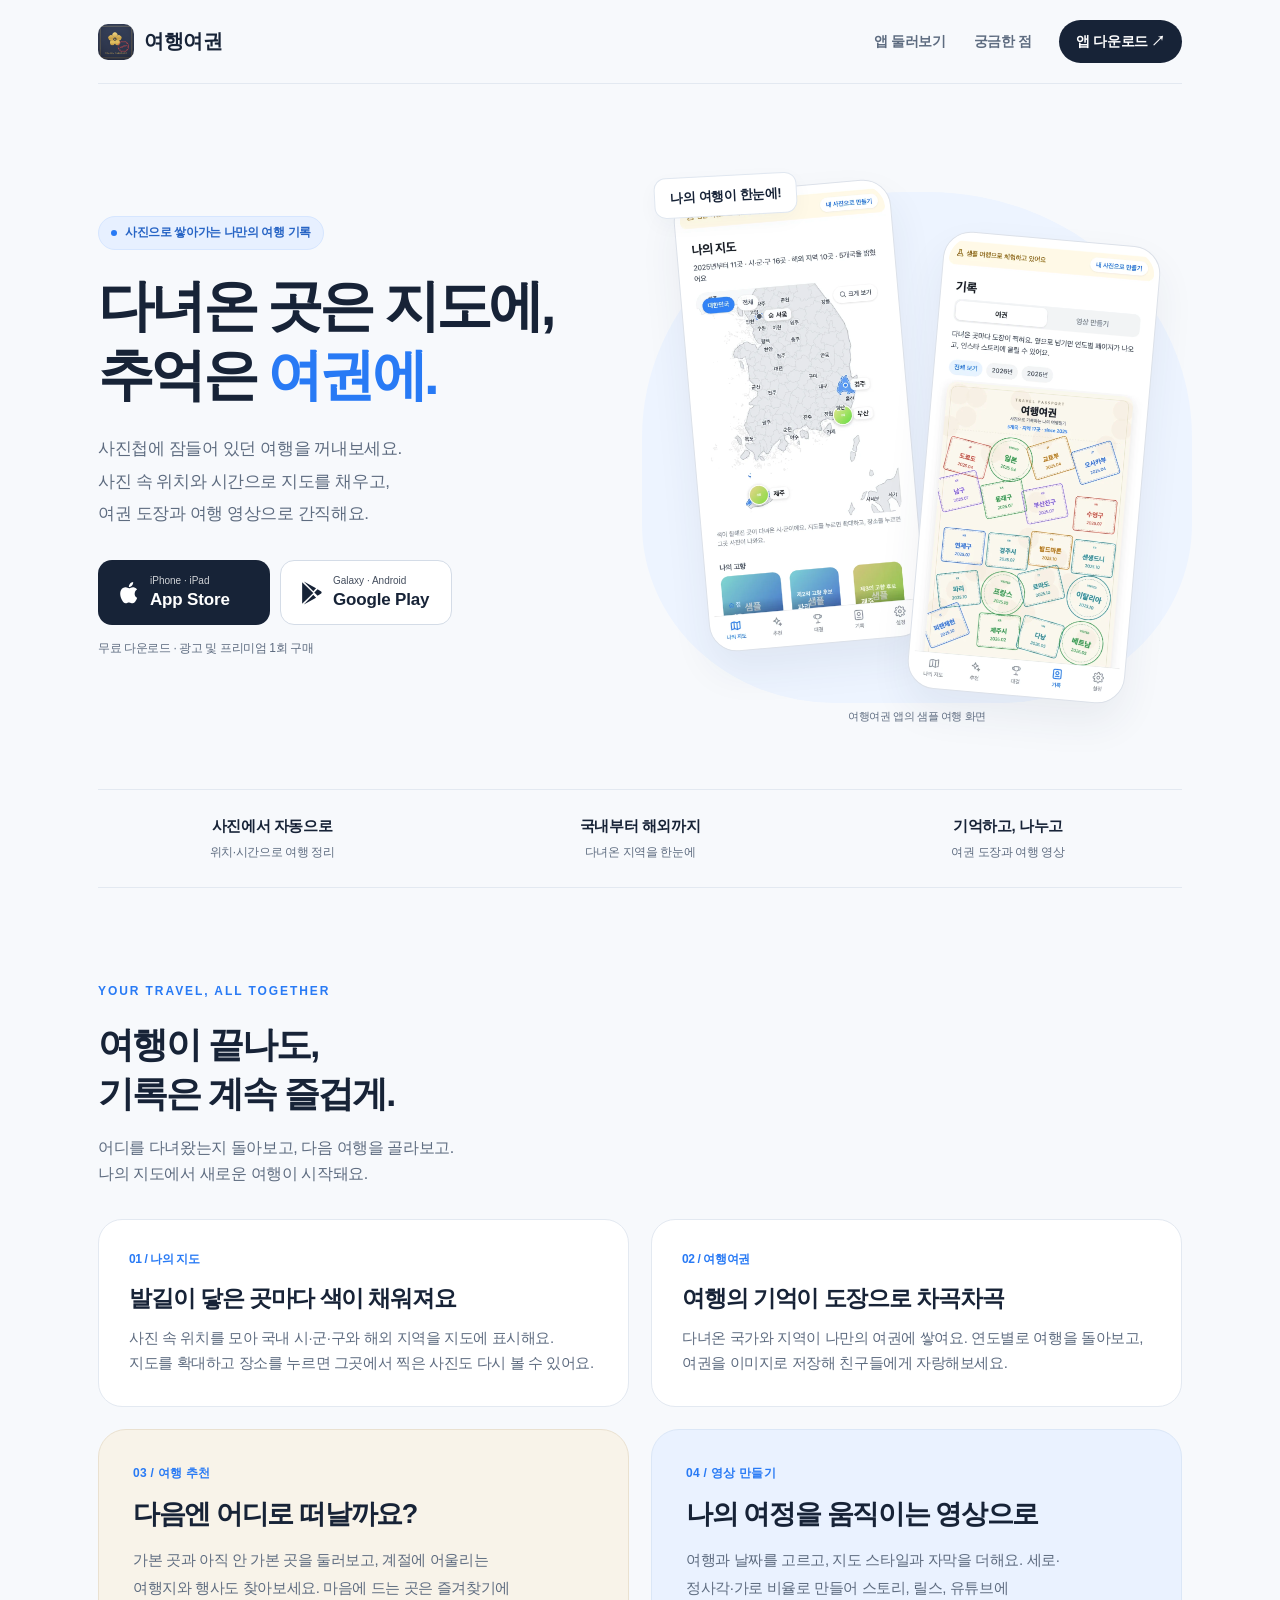
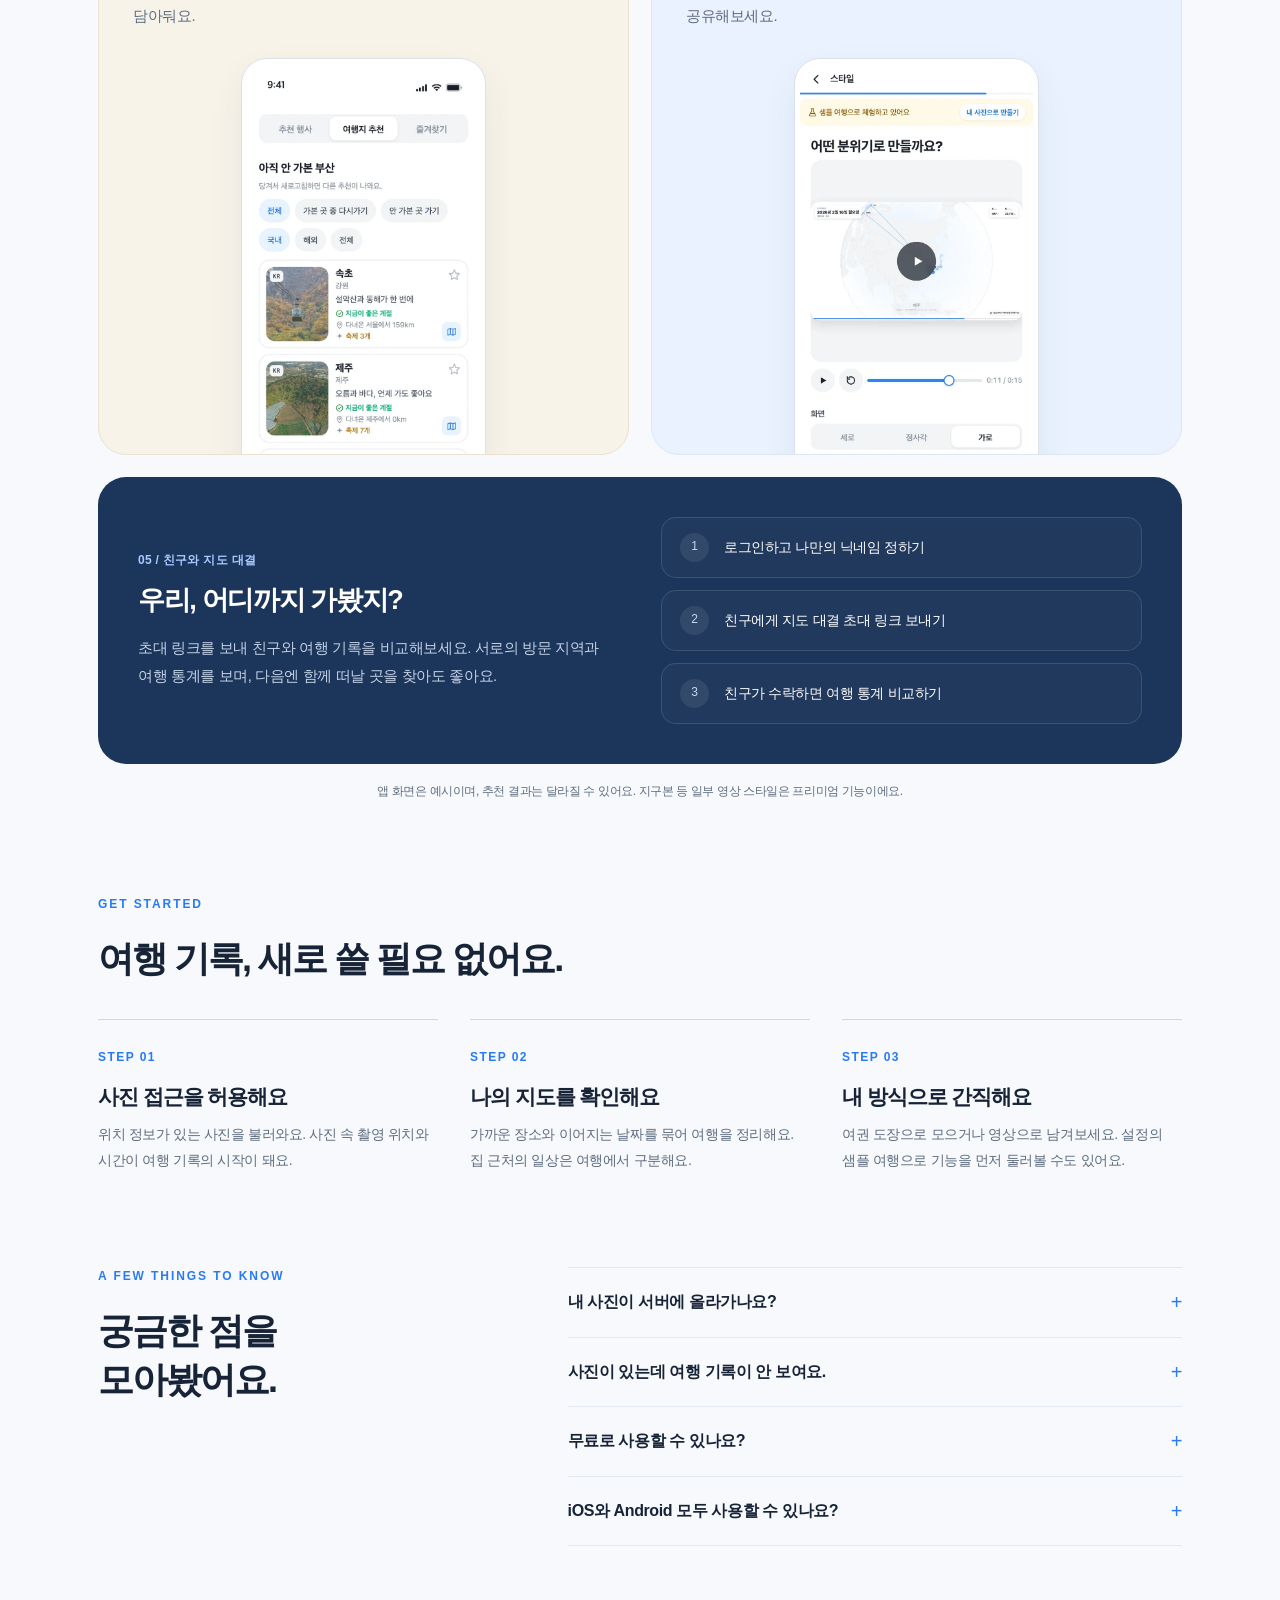
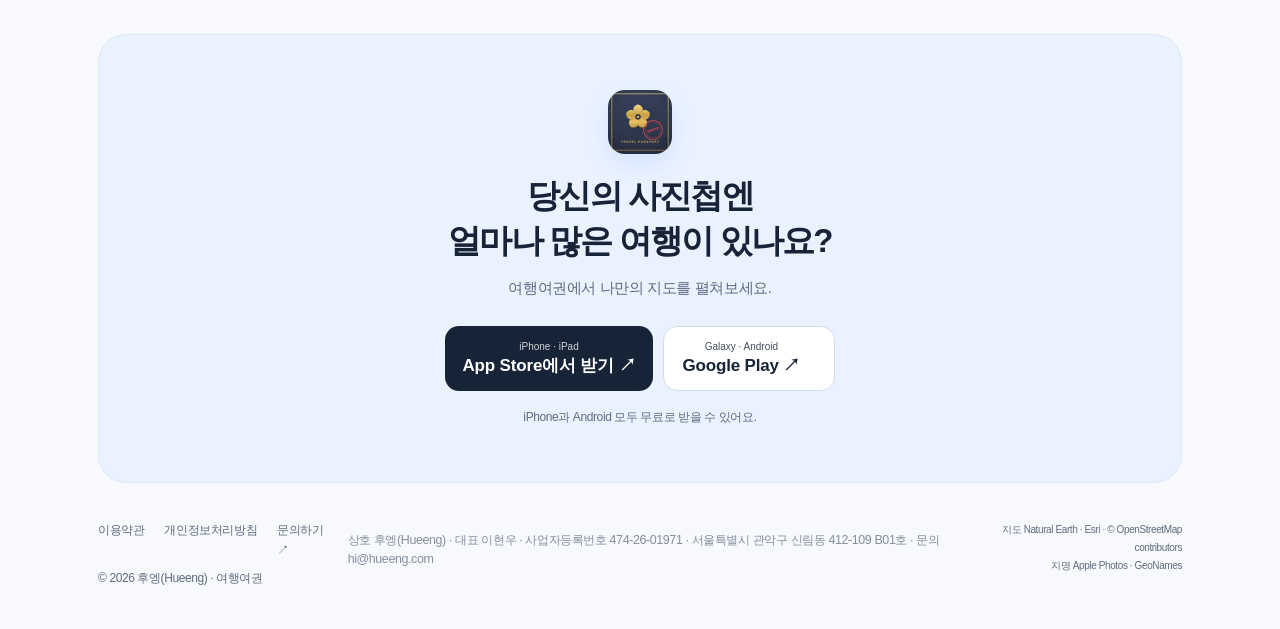
==== index.html @ ca3ae58d "Publish Travel Passport terms within the app site" ====
<!doctype html>
<html lang="ko">
<head>
<meta charset="utf-8">
<meta name="viewport" content="width=device-width,initial-scale=1">
<meta name="theme-color" content="#f7f9fc">
<title>여행여권 — 사진 속 여행을 지도와 여권으로</title>
<meta name="description" content="사진 속 위치와 시간으로 나의 여행 지도를 채우세요. 여권 도장, 여행지와 행사 추천, 친구와 지도 대결, 여행 영상까지 여행여권에서.">
<link rel="canonical" href="https://leehueeng.github.io/phototravelmap-site/">
<link rel="icon" type="image/png" href="img/icon.png?v=2">
<link rel="apple-touch-icon" href="img/apple-touch-icon.png?v=2">
<meta property="og:type" content="website">
<meta property="og:locale" content="ko_KR">
<meta property="og:url" content="https://leehueeng.github.io/phototravelmap-site/">
<meta property="og:title" content="여행여권 — 사진 속 여행을 지도와 여권으로">
<meta property="og:description" content="다녀온 곳은 지도에, 추억은 여권에. 여행 추천부터 친구와 지도 대결, 영상 만들기까지.">
<meta property="og:image" content="https://leehueeng.github.io/phototravelmap-site/img/current-og.png?v=2">
<meta property="og:image:width" content="1200"><meta property="og:image:height" content="630">
<meta name="twitter:card" content="summary_large_image">
<style>
:root{--blue:#287af5;--ink:#172337;--muted:#5e6c80;--line:#e3e9f1;--cream:#f5efe3;--soft:#edf4ff}
*{box-sizing:border-box}html{scroll-behavior:smooth;scroll-padding-top:90px}body{margin:0;background:#f7f9fc;color:var(--ink);font-family:-apple-system,BlinkMacSystemFont,"Apple SD Gothic Neo","Noto Sans KR",sans-serif;line-height:1.65;letter-spacing:-.025em;word-break:keep-all}a{color:inherit;text-decoration:none}button,a{-webkit-tap-highlight-color:transparent}a:focus-visible,summary:focus-visible{outline:3px solid var(--blue);outline-offset:5px}img{display:block;max-width:100%;height:auto}h1,h2,h3,p{margin:0}.wrap{max-width:1140px;margin:auto;padding:0 28px}.skip{position:fixed;left:16px;top:-90px;background:white;padding:12px;z-index:10}.skip:focus{top:12px}.topbar{height:84px;display:flex;align-items:center;justify-content:space-between;border-bottom:1px solid var(--line)}.brand{display:flex;align-items:center;gap:10px;font-size:20px;font-weight:800}.brand img{width:36px;height:36px;border-radius:10px}.nav{display:flex;align-items:center;gap:28px;font-size:14px;font-weight:650;color:var(--muted)}.nav-download{padding:10px 17px;border-radius:100px;background:var(--ink);color:white}
.hero{display:grid;grid-template-columns:1fr 1fr;align-items:center;gap:24px;padding-top:66px;padding-bottom:64px}.eyebrow{font-size:12px;letter-spacing:.16em;font-weight:800;color:var(--blue);margin-bottom:20px}.pill{display:inline-flex;align-items:center;gap:8px;background:#e7f0ff;border:1px solid #d6e6ff;padding:6px 12px;border-radius:99px;color:#2764c5;font-size:12px;font-weight:700;margin-bottom:22px}.pill:before{content:"";width:6px;height:6px;background:var(--blue);border-radius:50%}h1{font-size:clamp(38px,4.4vw,57px);line-height:1.22;letter-spacing:-.065em;font-weight:800}h1 em{font-style:normal;color:var(--blue)}.lead{max-width:450px;font-size:17px;color:var(--muted);margin-top:24px;line-height:1.9}.stores{display:flex;flex-wrap:wrap;gap:10px;margin-top:30px}.store{display:flex;align-items:center;gap:11px;padding:12px 18px;border-radius:14px;background:var(--ink);color:white;min-width:172px;transition:transform .18s,box-shadow .18s}.store:hover{transform:translateY(-2px);box-shadow:0 8px 20px #17233715}.store svg{width:23px;height:26px;flex-shrink:0;fill:currentColor}.store small{display:block;font-size:10px;letter-spacing:0;opacity:.8;line-height:1.5}.store b{display:block;font-size:17px;line-height:1.4;letter-spacing:-.01em}.store.android{background:white;color:var(--ink);border:1px solid #d4dce7}.note{font-size:12px;color:var(--muted);margin-top:14px;max-width:420px}.hero-art{position:relative;min-width:0;height:575px;display:flex;align-items:center;justify-content:center;gap:16px}.hero-art:before{content:"";position:absolute;inset:42px -10px 22px;border-radius:48% 48% 35% 35%;background:var(--soft);z-index:-1}.phone{width:218px;background:white;padding:5px;border:1px solid #dce1e9;border-radius:28px;box-shadow:0 20px 40px #243d5c12;overflow:hidden;flex-shrink:0}.phone img{width:100%;border-radius:23px}.hero-art .phone:first-child{transform:translateY(-22px) rotate(-5deg)}.hero-art .phone:nth-child(2){transform:translateY(30px) rotate(5deg)}.art-label{position:absolute;bottom:0;left:0;right:0;text-align:center;font-size:11px;color:var(--muted)}.caption-float{position:absolute;left:2px;top:25px;padding:9px 15px;background:white;border:1px solid #e0e7f0;border-radius:12px;box-shadow:0 7px 20px #22334a09;font-size:13px;font-weight:700;transform:rotate(-3deg)}
.strip{border-top:1px solid var(--line);border-bottom:1px solid var(--line);display:grid;grid-template-columns:repeat(3,1fr);padding:24px 0;gap:20px}.strip>div{text-align:center}.strip b{display:block;font-size:15px}.strip span{display:block;font-size:12px;color:var(--muted);margin-top:4px}.section{padding-top:94px}.section-head{max-width:600px;margin-bottom:32px}h2{font-size:36px;line-height:1.35;letter-spacing:-.055em}.section-head p{color:var(--muted);margin-top:16px;font-size:16px}.feature-grid{display:grid;grid-template-columns:1fr 1fr;gap:22px}.feature{padding:34px 34px 0;border-radius:28px;background:white;border:1px solid var(--line);overflow:hidden}.feature.cream{background:#f8f3e9;border-color:#eae1d0}.feature.blue{background:#eaf2ff;border-color:#dbe7f7}.label{font-size:12px;color:var(--blue);font-weight:750;letter-spacing:.025em;margin-bottom:12px}h3{font-size:27px;line-height:1.4;letter-spacing:-.05em}.feature p{font-size:15px;line-height:1.85;color:var(--muted);margin-top:13px;max-width:380px}.feature .phone{width:245px;margin:28px auto -120px;box-shadow:0 15px 35px #19344912;border-radius:26px}.feature .image-window{height:424px;overflow:hidden}.feature .phone img{border-radius:20px}.small-grid{display:grid;grid-template-columns:1fr 1fr;gap:22px;margin-top:22px}.mini{border-radius:24px;background:white;border:1px solid var(--line);padding:30px}.mini .number{font-size:12px;font-weight:800;color:var(--blue);margin-bottom:12px;display:block}.mini h3{font-size:23px}.mini p{color:var(--muted);font-size:15px;margin-top:12px}.battle{margin-top:22px;background:#1c355a;color:white;border-radius:28px;padding:40px;display:grid;grid-template-columns:1fr 1fr;gap:42px;align-items:center}.battle .label{color:#a7c9ff}.battle p{color:#c2d1e6;font-size:15px;line-height:1.85;margin-top:14px}.battle-steps{list-style:none;padding:0;margin:0;display:grid;gap:12px}.battle-steps li{display:flex;align-items:center;gap:15px;padding:15px 18px;border:1px solid #ffffff20;border-radius:15px;background:#ffffff06;font-size:14px}.battle-steps span{display:grid;place-items:center;width:29px;height:29px;border-radius:50%;background:#ffffff15;color:#bed7ff;font-size:12px;flex-shrink:0}.sample-note{font-size:12px;color:var(--muted);text-align:center;margin-top:18px}
.how{display:grid;grid-template-columns:repeat(3,1fr);gap:32px;margin-top:35px}.how article{padding-top:23px;border-top:1px solid #cfd8e6}.how span{font-size:12px;font-weight:800;color:var(--blue);letter-spacing:.12em}.how h3{font-size:21px;margin-top:13px}.how p{font-size:14px;color:var(--muted);margin-top:10px;line-height:1.85}.faq{display:grid;grid-template-columns:.8fr 1.2fr;gap:60px}.faq-list{border-top:1px solid var(--line)}details{border-bottom:1px solid var(--line);padding:21px 0}summary{cursor:pointer;font-size:16px;font-weight:700;display:flex;justify-content:space-between;gap:20px;list-style:none}summary::-webkit-details-marker{display:none}summary:after{content:"+";color:var(--blue);font-size:20px;font-weight:400;line-height:1.3}details[open] summary:after{content:"−"}details p{color:var(--muted);font-size:14px;line-height:1.9;padding-top:14px}details a{text-decoration:underline}.download{margin-top:88px;padding:55px 30px;text-align:center;background:#eaf2ff;border:1px solid #dce7f7;border-radius:28px}.download img{width:64px;height:64px;border-radius:17px;margin:0 auto 20px;box-shadow:0 10px 22px #287af51c}.download h2{font-size:33px}.download>p{color:var(--muted);margin-top:13px;font-size:15px}.download .stores{justify-content:center;margin-top:25px}.download .note{margin:17px auto 0;font-size:12px}footer{padding:38px 0 40px;display:flex;justify-content:space-between;gap:24px;font-size:12px;color:var(--muted)}footer .footer-links{display:flex;gap:20px;margin-bottom:8px}footer a:hover{text-decoration:underline}.attribution{font-size:10px;max-width:480px;line-height:1.8;text-align:right}
@media(min-width:1400px){.hero{padding-top:82px;padding-bottom:78px}}
@media(max-width:950px){.hero{gap:12px}.hero-art{height:500px;gap:10px}.phone{width:182px}.hero-art:before{inset:35px 0}.caption-float{top:35px}h1{font-size:43px}.lead{font-size:16px}.store{min-width:154px;padding:11px 14px}.store b{font-size:15px}.faq{gap:30px}.feature{padding:27px 27px 0}}
@media(max-width:720px){.wrap{padding:0 22px}.topbar{height:72px}.nav{gap:15px;font-size:12px}.nav .desktop-link{display:none}.brand{font-size:18px}.brand img{width:32px;height:32px}.nav-download{padding:9px 14px}.hero{grid-template-columns:1fr;text-align:center;padding-top:40px;padding-bottom:28px;gap:10px}.pill{margin-bottom:19px;font-size:11px}h1{font-size:43px}.lead{margin:19px auto 0;font-size:15px;max-width:365px}.stores{justify-content:center;margin-top:23px;gap:8px}.note{margin:12px auto 0;font-size:11px}.hero-art{height:475px;margin-top:20px;gap:15px}.hero-art .phone{width:183px}.hero-art:before{inset:40px 0 20px}.caption-float{left:16px;top:14px;font-size:11px}.art-label{font-size:10px}.strip{gap:9px;padding:21px 0}.strip b{font-size:12px}.strip span{font-size:10px}.section{padding-top:62px}.eyebrow{font-size:10px;margin-bottom:12px}h2{font-size:29px}.section-head p{font-size:14px}.feature-grid,.small-grid{grid-template-columns:1fr;gap:16px}.feature{padding:27px 26px 0}.feature p{font-size:14px}.feature h3{font-size:25px}.feature .image-window{height:380px}.feature .phone{width:235px;margin-top:24px}.mini{padding:26px}.mini h3{font-size:21px}.mini p{font-size:14px}.small-grid{margin-top:16px}.battle{grid-template-columns:1fr;padding:28px;gap:25px;margin-top:16px}.battle h3{font-size:25px}.battle p{font-size:14px}.how{grid-template-columns:1fr;gap:25px}.how article{padding-top:18px}.faq{grid-template-columns:1fr;gap:22px}.faq .section-head{margin:0}summary{font-size:14px}.download{margin-top:60px;padding:36px 20px}.download h2{font-size:27px}.download>p{font-size:14px}.download .store{min-width:151px;padding:11px 12px}.download .stores{gap:9px}.download .note{font-size:11px}footer{flex-direction:column;gap:12px;padding:28px 0}.attribution{text-align:left}}
@media(max-width:380px){.wrap{padding:0 16px}h1{font-size:38px}.hero-art{height:429px;gap:9px}.hero-art .phone{width:158px}.store{min-width:144px;padding:10px 12px}.store svg{width:20px}.strip span{font-size:9px}.download{padding:30px 14px}.download .store{min-width:138px}.download .store b{font-size:14px}}
@media(max-width:420px){.hero-art .phone{width:calc((100% - 44px)/2)}.hero-art{height:calc(100vw + 55px);gap:12px}.hero-art .phone:first-child{transform:translateY(-14px) rotate(-5deg)}.hero-art .phone:nth-child(2){transform:translateY(22px) rotate(5deg)}}
@media(prefers-reduced-motion:reduce){html{scroll-behavior:auto}.store{transition:none}}
footer .biz,footer p.biz{margin:.6rem 0 0;font-size:.78rem;line-height:1.5;opacity:.75}footer .biz a{color:inherit}</style>
<meta name="author" content="후엥(Hueeng) · 이현우"><meta name="publisher" content="후엥(Hueeng) hueeng.com"><meta name="robots" content="index,follow,max-image-preview:large"><meta property="og:site_name" content="여행여권 · 후엥(Hueeng)"><script type="application/ld+json">{"@context": "https://schema.org", "@graph": [{"@type": "Organization", "@id": "https://hueeng.com/#organization", "name": "후엥", "alternateName": ["Hueeng", "후엥컴퍼니", "Hueeng Company"], "url": "https://hueeng.com", "email": "hi@hueeng.com", "founder": {"@type": "Person", "name": "이현우", "alternateName": ["Hyeonu Lee", "LeeHueeng"]}, "address": {"@type": "PostalAddress", "streetAddress": "신림동 412-109 B01호", "addressLocality": "관악구", "addressRegion": "서울특별시", "addressCountry": "KR"}, "vatID": "474-26-01971", "sameAs": ["https://github.com/LeeHueeng", "https://apps.apple.com/kr/developer/id1858238879", "https://play.google.com/store/apps/developer?id=Hueeng"]}, {"@type": "WebSite", "@id": "https://leehueeng.github.io/phototravelmap-site/#website", "url": "https://leehueeng.github.io/phototravelmap-site/", "name": "여행여권", "inLanguage": "ko-KR", "publisher": {"@id": "https://hueeng.com/#organization"}, "description": "사진 속 위치와 시간으로 나의 여행 지도를 채우세요. 여권 도장, 여행지와 행사 추천, 친구와 지도 대결, 여행 영상까지 여행여권에서."}, {"@type": "MobileApplication", "name": "여행여권", "url": "https://leehueeng.github.io/phototravelmap-site/", "applicationCategory": "UtilitiesApplication", "author": {"@id": "https://hueeng.com/#organization"}, "publisher": {"@id": "https://hueeng.com/#organization"}, "offers": {"@type": "Offer", "price": "0", "priceCurrency": "KRW"}, "operatingSystem": "iOS, Android", "sameAs": ["https://apps.apple.com/kr/app/id6806957354", "https://play.google.com/store/apps/details?id=com.hueeng.phototravelmap"], "description": "사진 속 위치와 시간으로 나의 여행 지도를 채우세요. 여권 도장, 여행지와 행사 추천, 친구와 지도 대결, 여행 영상까지 여행여권에서."}]}</script>
</head>
<body>
<a class="skip" href="#main">본문으로 이동</a>
<div class="wrap">
<header class="topbar">
<a class="brand" href="#" aria-label="여행여권 처음으로"><img src="img/icon.png" width="36" height="36" alt="">여행여권</a>
<nav class="nav" aria-label="주 메뉴"><a class="desktop-link" href="#features">앱 둘러보기</a><a class="desktop-link" href="#faq">궁금한 점</a><a class="nav-download" href="#download">앱 다운로드 ↗</a></nav>
</header>
<main id="main">
<section class="hero" aria-labelledby="hero-title">
<div>
<div class="pill">사진으로 쌓아가는 나만의 여행 기록</div>
<h1 id="hero-title">다녀온 곳은 지도에,<br>추억은 <em>여권에.</em></h1>
<p class="lead">사진첩에 잠들어 있던 여행을 꺼내보세요.<br>사진 속 위치와 시간으로 지도를 채우고,<br>여권 도장과 여행 영상으로 간직해요.</p>
<div class="stores">
<a class="store" href="https://apps.apple.com/kr/app/id6806957354" target="_blank" rel="noopener noreferrer" aria-label="App Store에서 여행여권 다운로드 (새 창)"><svg aria-hidden="true" viewBox="0 0 24 28"><path d="M19.7 14.7c0-3 2.5-4.4 2.6-4.5-1.4-2-3.5-2.3-4.2-2.4-1.8-.2-3.5 1.1-4.4 1.1-.9 0-2.3-1.1-3.8-1-2 .1-3.8 1.2-4.8 2.9-2 3.5-.5 8.7 1.4 11.5.9 1.4 2 2.8 3.5 2.7 1.4-.1 1.9-.9 3.7-.9s2.3.9 3.8.9c1.6 0 2.5-1.4 3.4-2.7 1.1-1.6 1.5-3.2 1.5-3.3-.1 0-2.7-1-2.7-4.3zM16.9 6c.8-1 1.3-2.4 1.2-3.8-1.2.1-2.6.8-3.4 1.8-.7.9-1.4 2.3-1.2 3.6 1.3.1 2.6-.6 3.4-1.6z"/></svg><span><small>iPhone · iPad</small><b>App Store</b></span></a>
<a class="store android" href="https://play.google.com/store/apps/details?id=com.hueeng.phototravelmap" target="_blank" rel="noopener noreferrer" aria-label="Google Play에서 여행여권 다운로드 (새 창)"><svg aria-hidden="true" viewBox="0 0 24 28"><path d="M3 2.5 15 14 3 25.5V2.5zm1.8-1L18 9l-3 3L4.8 1.5zM18 19 4.8 26.5 15 16l3 3zm1.6-9 3.5 2c1.2.7 1.2 2.1 0 2.8l-3.5 2.1-3.5-3.5 3.5-3.4z"/></svg><span><small>Galaxy · Android</small><b>Google Play</b></span></a>
</div>
<p class="note">무료 다운로드 · 광고 및 프리미엄 1회 구매</p>
</div>
<div class="hero-art">
<div class="phone"><img src="img/current-map.webp" width="720" height="1561" fetchpriority="high" alt="현재 여행여권 앱의 나의 지도. 샘플 여행으로 방문한 국내 지역이 파란색으로 표시된 화면."></div>
<div class="phone"><img src="img/current-passport.webp" width="720" height="1561" alt="현재 여행여권 앱의 여권. 샘플 여행의 방문 국가와 지역이 여러 색 도장으로 찍힌 화면."></div>
<div class="caption-float">나의 여행이 한눈에!</div>
<p class="art-label">여행여권 앱의 샘플 여행 화면</p>
</div>
</section>
<div class="strip" aria-label="주요 특징"><div><b>사진에서 자동으로</b><span>위치·시간으로 여행 정리</span></div><div><b>국내부터 해외까지</b><span>다녀온 지역을 한눈에</span></div><div><b>기억하고, 나누고</b><span>여권 도장과 여행 영상</span></div></div>
<section class="section" id="features" aria-labelledby="features-title">
<div class="section-head"><div class="eyebrow">YOUR TRAVEL, ALL TOGETHER</div><h2 id="features-title">여행이 끝나도,<br>기록은 계속 즐겁게.</h2><p>어디를 다녀왔는지 돌아보고, 다음 여행을 골라보고.<br>나의 지도에서 새로운 여행이 시작돼요.</p></div>
<div class="small-grid">
<article class="mini"><span class="number">01 / 나의 지도</span><h3>발길이 닿은 곳마다 색이 채워져요</h3><p>사진 속 위치를 모아 국내 시·군·구와 해외 지역을 지도에 표시해요. 지도를 확대하고 장소를 누르면 그곳에서 찍은 사진도 다시 볼 수 있어요.</p></article>
<article class="mini"><span class="number">02 / 여행여권</span><h3>여행의 기억이 도장으로 차곡차곡</h3><p>다녀온 국가와 지역이 나만의 여권에 쌓여요. 연도별로 여행을 돌아보고, 여권을 이미지로 저장해 친구들에게 자랑해보세요.</p></article>
</div>
<div class="feature-grid" style="margin-top:22px">
<article class="feature cream"><div class="label">03 / 여행 추천</div><h3>다음엔 어디로 떠날까요?</h3><p>가본 곳과 아직 안 가본 곳을 둘러보고, 계절에 어울리는 여행지와 행사도 찾아보세요. 마음에 드는 곳은 즐겨찾기에 담아둬요.</p><div class="image-window"><div class="phone"><img src="img/current-recommend.webp" width="720" height="1558" loading="lazy" alt="여행지 추천 화면. 국내·해외와 방문 여부 필터, 속초·제주·부산 추천 카드와 즐겨찾기."></div></div></article>
<article class="feature blue"><div class="label">04 / 영상 만들기</div><h3>나의 여정을 움직이는 영상으로</h3><p>여행과 날짜를 고르고, 지도 스타일과 자막을 더해요. 세로·정사각·가로 비율로 만들어 스토리, 릴스, 유튜브에 공유해보세요.</p><div class="image-window"><div class="phone"><img src="img/current-style.webp" width="720" height="1561" loading="lazy" alt="여행 영상 만들기의 스타일 설정 화면. 지구본 미리보기와 영상 비율, 길이, 지도, 카메라 옵션."></div></div></article>
</div>
<article class="battle"><div><div class="label">05 / 친구와 지도 대결</div><h3>우리, 어디까지 가봤지?</h3><p>초대 링크를 보내 친구와 여행 기록을 비교해보세요. 서로의 방문 지역과 여행 통계를 보며, 다음엔 함께 떠날 곳을 찾아도 좋아요.</p></div><ol class="battle-steps"><li><span>1</span>로그인하고 나만의 닉네임 정하기</li><li><span>2</span>친구에게 지도 대결 초대 링크 보내기</li><li><span>3</span>친구가 수락하면 여행 통계 비교하기</li></ol></article>
<p class="sample-note">앱 화면은 예시이며, 추천 결과는 달라질 수 있어요. 지구본 등 일부 영상 스타일은 프리미엄 기능이에요.</p>
</section>
<section class="section" aria-labelledby="how-title"><div class="section-head"><div class="eyebrow">GET STARTED</div><h2 id="how-title">여행 기록, 새로 쓸 필요 없어요.</h2></div><div class="how"><article><span>STEP 01</span><h3>사진 접근을 허용해요</h3><p>위치 정보가 있는 사진을 불러와요. 사진 속 촬영 위치와 시간이 여행 기록의 시작이 돼요.</p></article><article><span>STEP 02</span><h3>나의 지도를 확인해요</h3><p>가까운 장소와 이어지는 날짜를 묶어 여행을 정리해요. 집 근처의 일상은 여행에서 구분해요.</p></article><article><span>STEP 03</span><h3>내 방식으로 간직해요</h3><p>여권 도장으로 모으거나 영상으로 남겨보세요. 설정의 샘플 여행으로 기능을 먼저 둘러볼 수도 있어요.</p></article></div></section>
<section class="section faq" id="faq" aria-labelledby="faq-title"><div class="section-head"><div class="eyebrow">A FEW THINGS TO KNOW</div><h2 id="faq-title">궁금한 점을<br>모아봤어요.</h2></div><div class="faq-list">
<details><summary>내 사진이 서버에 올라가나요?</summary><p>기본 여행 분석은 기기 안에서 처리하며, 사진 원본과 상세 위치·시간 기록을 서버에 업로드하지 않아요. 지도 대결 등 온라인 기능에서는 계정 정보와 방문 지역·여행 통계 등을 사용해요. 자세한 내용은 <a href="privacy.html">개인정보처리방침</a>에서 확인할 수 있어요.</p></details>
<details><summary>사진이 있는데 여행 기록이 안 보여요.</summary><p>사진에 촬영 위치와 시간 정보가 있어야 여행을 만들 수 있어요. 위치 정보가 없는 사진이나 집 근처 사진만 선택했다면 여행이 표시되지 않을 수 있어요. 앱 설정에서 사진 접근 권한을 확인해주세요.</p></details>
<details><summary>무료로 사용할 수 있나요?</summary><p>앱은 무료로 다운로드할 수 있고 광고가 포함돼요. 기본 영상은 1080p로 만들 수 있어요. 프리미엄은 1회 구매이며, 광고 제거와 어두운 테마, 지구본, 추가 지도·카메라 스타일, 해상도 옵션을 제공해요.</p></details>
<details><summary>iOS와 Android 모두 사용할 수 있나요?</summary><p>네, iPhone·iPad는 <a href="https://apps.apple.com/kr/app/id6806957354" target="_blank" rel="noopener noreferrer">App Store</a>에서, Android는 <a href="https://play.google.com/store/apps/details?id=com.hueeng.phototravelmap" target="_blank" rel="noopener noreferrer">Google Play</a>에서 무료로 받을 수 있어요. 프리미엄은 구매한 스토어 계정에 연결돼요.</p></details>
</div></section>
<section class="download" id="download" aria-labelledby="download-title"><img src="img/icon.png" width="64" height="64" loading="lazy" alt="여행여권 아이콘"><h2 id="download-title">당신의 사진첩엔<br>얼마나 많은 여행이 있나요?</h2><p>여행여권에서 나만의 지도를 펼쳐보세요.</p><div class="stores"><a class="store" href="https://apps.apple.com/kr/app/id6806957354" target="_blank" rel="noopener noreferrer"><span><small>iPhone · iPad</small><b>App Store에서 받기 ↗</b></span></a><a class="store android" href="https://play.google.com/store/apps/details?id=com.hueeng.phototravelmap" target="_blank" rel="noopener noreferrer"><span><small>Galaxy · Android</small><b>Google Play ↗</b></span></a></div><p class="note">iPhone과 Android 모두 무료로 받을 수 있어요.</p></section>
</main>
<footer><div><div class="footer-links"><a href="terms.html">이용약관</a><a href="privacy.html">개인정보처리방침</a><a href="mailto:hi@hueeng.com">문의하기 ↗</a></div><span>© 2026 후엥(Hueeng) · 여행여권</span></div><p class="biz">상호 <a href="https://hueeng.com" rel="me">후엥(Hueeng)</a> · 대표 이현우 · 사업자등록번호 474-26-01971 · 서울특별시 관악구 신림동 412-109 B01호 · 문의 <a href="mailto:hi@hueeng.com">hi@hueeng.com</a></p><p class="attribution">지도 Natural Earth · Esri · © OpenStreetMap contributors<br>지명 Apple Photos · GeoNames</p></footer>
</div>
</body>
</html>
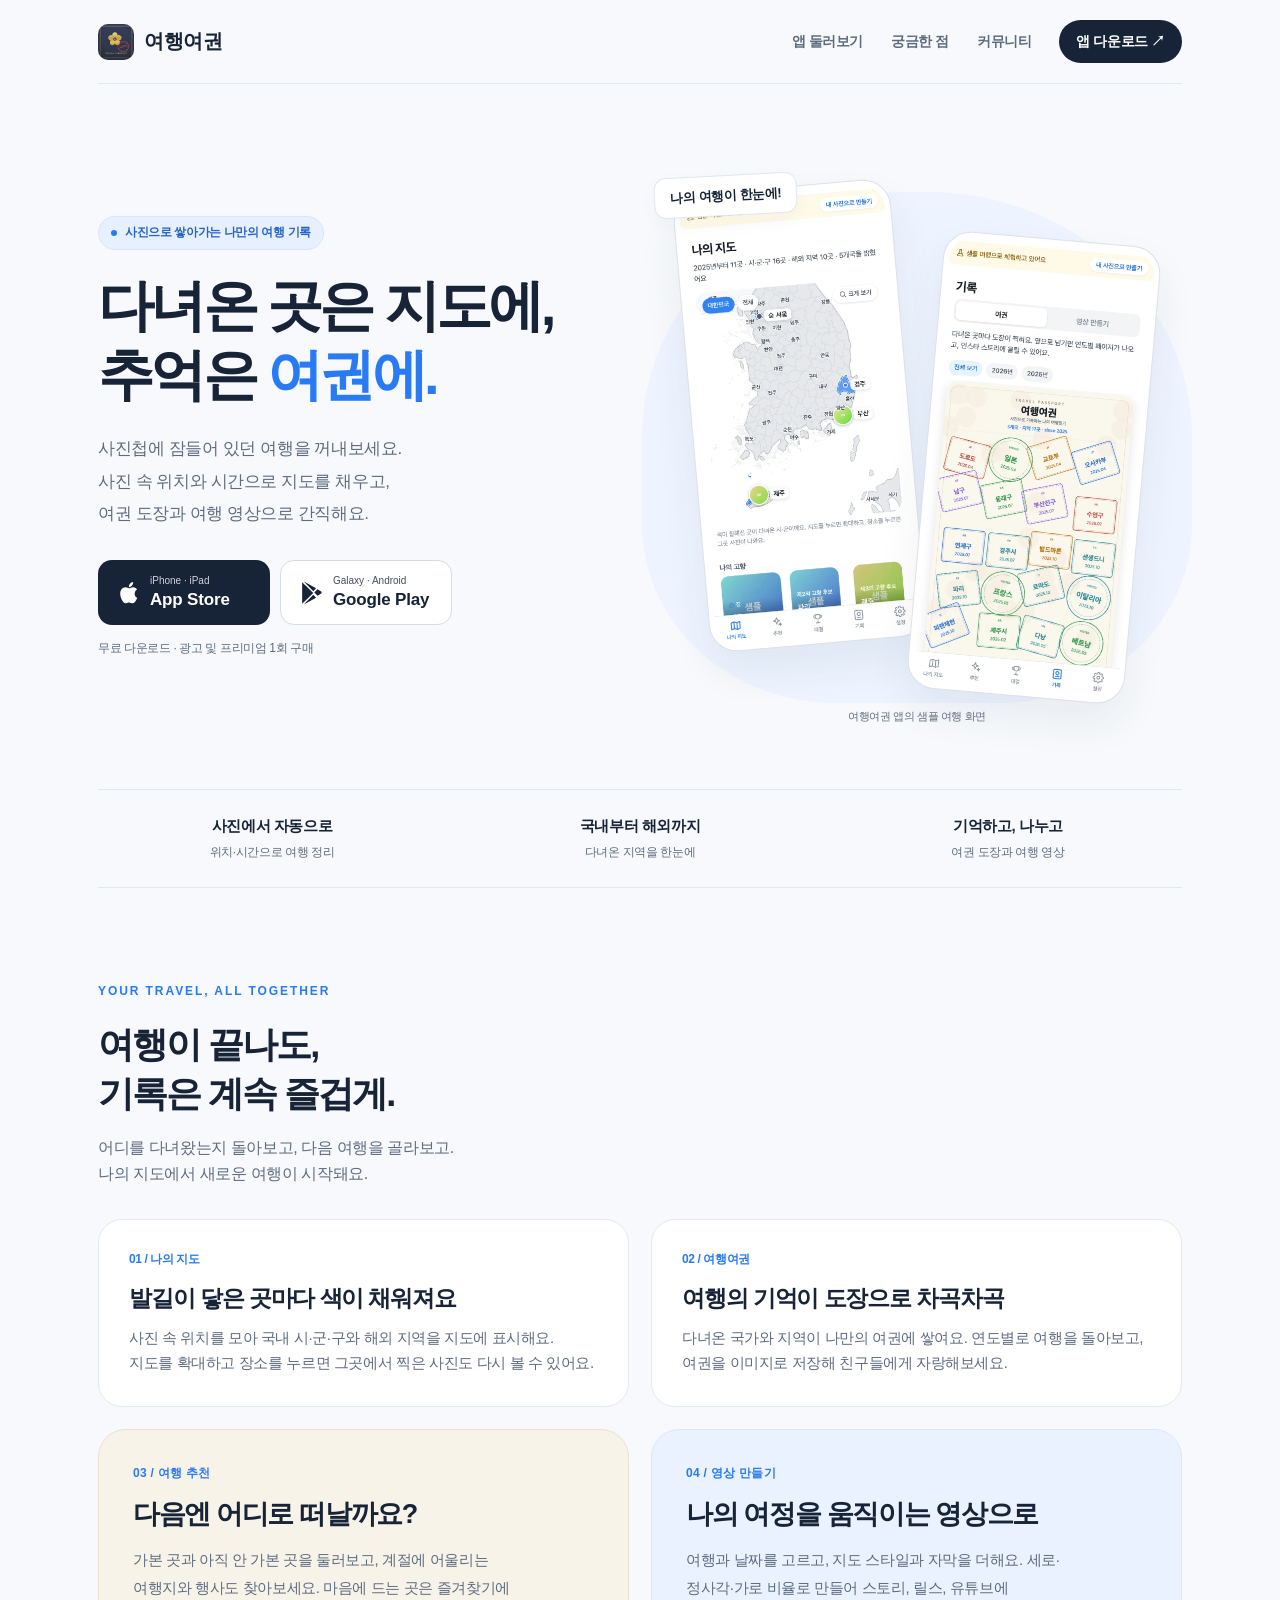
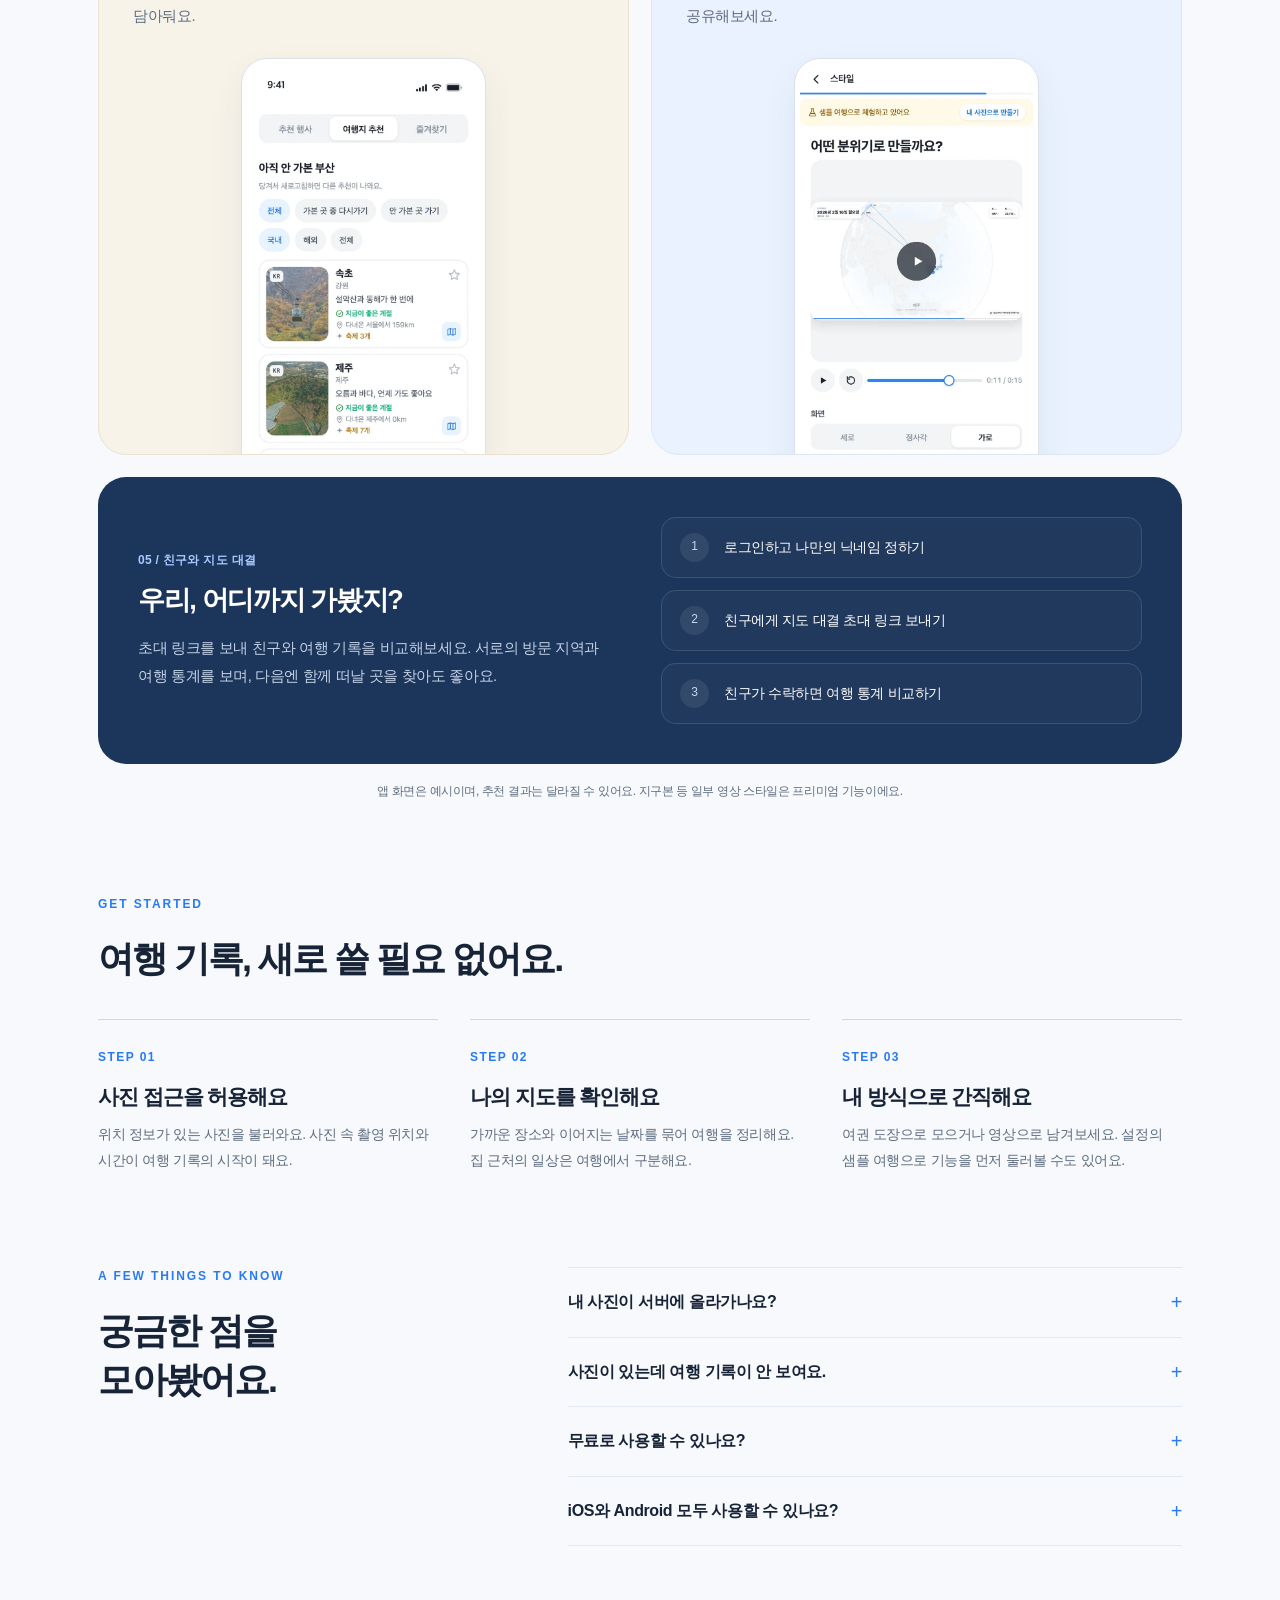
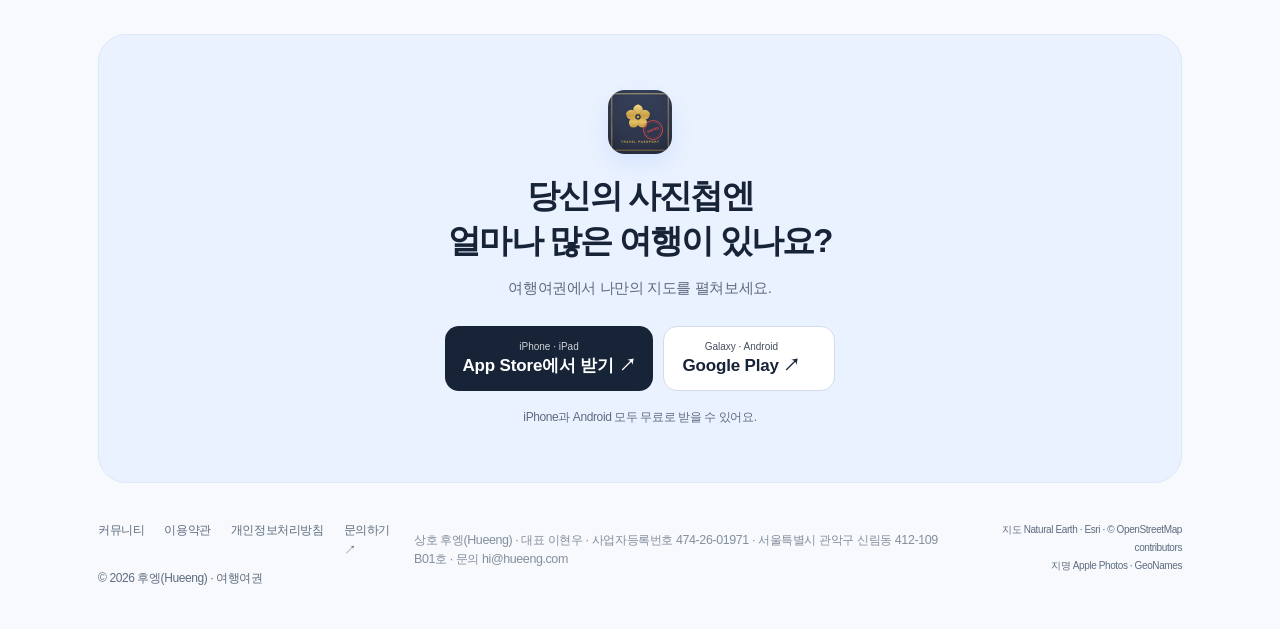
==== commit b0d90bc2: "feat: 여행여권 웹 커뮤니티(/community/) + 방침·약관 갱신 - 웹 커뮤니티: 로그인(1회용 코드), 글·사진·댓글·좋아요·신고·차단·포인트, 검색 - 개인정보처리방" ====
--- a/index.html
+++ b/index.html
@@ -37,7 +37,7 @@
 <div class="wrap">
 <header class="topbar">
 <a class="brand" href="#" aria-label="여행여권 처음으로"><img src="img/icon.png" width="36" height="36" alt="">여행여권</a>
-<nav class="nav" aria-label="주 메뉴"><a class="desktop-link" href="#features">앱 둘러보기</a><a class="desktop-link" href="#faq">궁금한 점</a><a class="nav-download" href="#download">앱 다운로드 ↗</a></nav>
+<nav class="nav" aria-label="주 메뉴"><a class="desktop-link" href="#features">앱 둘러보기</a><a class="desktop-link" href="#faq">궁금한 점</a><a href="community/">커뮤니티</a><a class="nav-download" href="#download">앱 다운로드 ↗</a></nav>
 </header>
 <main id="main">
 <section class="hero" aria-labelledby="hero-title">
@@ -74,14 +74,14 @@
 </section>
 <section class="section" aria-labelledby="how-title"><div class="section-head"><div class="eyebrow">GET STARTED</div><h2 id="how-title">여행 기록, 새로 쓸 필요 없어요.</h2></div><div class="how"><article><span>STEP 01</span><h3>사진 접근을 허용해요</h3><p>위치 정보가 있는 사진을 불러와요. 사진 속 촬영 위치와 시간이 여행 기록의 시작이 돼요.</p></article><article><span>STEP 02</span><h3>나의 지도를 확인해요</h3><p>가까운 장소와 이어지는 날짜를 묶어 여행을 정리해요. 집 근처의 일상은 여행에서 구분해요.</p></article><article><span>STEP 03</span><h3>내 방식으로 간직해요</h3><p>여권 도장으로 모으거나 영상으로 남겨보세요. 설정의 샘플 여행으로 기능을 먼저 둘러볼 수도 있어요.</p></article></div></section>
 <section class="section faq" id="faq" aria-labelledby="faq-title"><div class="section-head"><div class="eyebrow">A FEW THINGS TO KNOW</div><h2 id="faq-title">궁금한 점을<br>모아봤어요.</h2></div><div class="faq-list">
-<details><summary>내 사진이 서버에 올라가나요?</summary><p>기본 여행 분석은 기기 안에서 처리하며, 사진 원본과 상세 위치·시간 기록을 서버에 업로드하지 않아요. 지도 대결 등 온라인 기능에서는 계정 정보와 방문 지역·여행 통계 등을 사용해요. 자세한 내용은 <a href="privacy.html">개인정보처리방침</a>에서 확인할 수 있어요.</p></details>
+<details><summary>내 사진이 서버에 올라가나요?</summary><p>기본 여행 분석은 기기 안에서 처리하며, 지도를 만드는 데 쓰는 사진 원본과 상세 위치·시간 기록은 서버에 업로드하지 않아요. 로그인해서 쓰는 온라인 기능에서는 직접 고르거나 적은 내용만 서버에 저장돼요. 지도 대결은 계정 정보와 방문 지역·여행 통계를, 여행 탭은 내가 만든 여행 계획을, 커뮤니티는 내가 올린 글과 사진을 저장해요. 커뮤니티에 올린 글과 사진은 누구나 볼 수 있고, 사진은 위치 정보 없이 올라가요. 자세한 내용은 <a href="privacy.html">개인정보처리방침</a>에서 확인할 수 있어요.</p></details>
 <details><summary>사진이 있는데 여행 기록이 안 보여요.</summary><p>사진에 촬영 위치와 시간 정보가 있어야 여행을 만들 수 있어요. 위치 정보가 없는 사진이나 집 근처 사진만 선택했다면 여행이 표시되지 않을 수 있어요. 앱 설정에서 사진 접근 권한을 확인해주세요.</p></details>
 <details><summary>무료로 사용할 수 있나요?</summary><p>앱은 무료로 다운로드할 수 있고 광고가 포함돼요. 기본 영상은 1080p로 만들 수 있어요. 프리미엄은 1회 구매이며, 광고 제거와 어두운 테마, 지구본, 추가 지도·카메라 스타일, 해상도 옵션을 제공해요.</p></details>
 <details><summary>iOS와 Android 모두 사용할 수 있나요?</summary><p>네, iPhone·iPad는 <a href="https://apps.apple.com/kr/app/id6806957354" target="_blank" rel="noopener noreferrer">App Store</a>에서, Android는 <a href="https://play.google.com/store/apps/details?id=com.hueeng.phototravelmap" target="_blank" rel="noopener noreferrer">Google Play</a>에서 무료로 받을 수 있어요. 프리미엄은 구매한 스토어 계정에 연결돼요.</p></details>
 </div></section>
 <section class="download" id="download" aria-labelledby="download-title"><img src="img/icon.png" width="64" height="64" loading="lazy" alt="여행여권 아이콘"><h2 id="download-title">당신의 사진첩엔<br>얼마나 많은 여행이 있나요?</h2><p>여행여권에서 나만의 지도를 펼쳐보세요.</p><div class="stores"><a class="store" href="https://apps.apple.com/kr/app/id6806957354" target="_blank" rel="noopener noreferrer"><span><small>iPhone · iPad</small><b>App Store에서 받기 ↗</b></span></a><a class="store android" href="https://play.google.com/store/apps/details?id=com.hueeng.phototravelmap" target="_blank" rel="noopener noreferrer"><span><small>Galaxy · Android</small><b>Google Play ↗</b></span></a></div><p class="note">iPhone과 Android 모두 무료로 받을 수 있어요.</p></section>
 </main>
-<footer><div><div class="footer-links"><a href="terms.html">이용약관</a><a href="privacy.html">개인정보처리방침</a><a href="mailto:hi@hueeng.com">문의하기 ↗</a></div><span>© 2026 후엥(Hueeng) · 여행여권</span></div><p class="biz">상호 <a href="https://hueeng.com" rel="me">후엥(Hueeng)</a> · 대표 이현우 · 사업자등록번호 474-26-01971 · 서울특별시 관악구 신림동 412-109 B01호 · 문의 <a href="mailto:hi@hueeng.com">hi@hueeng.com</a></p><p class="attribution">지도 Natural Earth · Esri · © OpenStreetMap contributors<br>지명 Apple Photos · GeoNames</p></footer>
+<footer><div><div class="footer-links"><a href="community/">커뮤니티</a><a href="terms.html">이용약관</a><a href="privacy.html">개인정보처리방침</a><a href="mailto:hi@hueeng.com">문의하기 ↗</a></div><span>© 2026 후엥(Hueeng) · 여행여권</span></div><p class="biz">상호 <a href="https://hueeng.com" rel="me">후엥(Hueeng)</a> · 대표 이현우 · 사업자등록번호 474-26-01971 · 서울특별시 관악구 신림동 412-109 B01호 · 문의 <a href="mailto:hi@hueeng.com">hi@hueeng.com</a></p><p class="attribution">지도 Natural Earth · Esri · © OpenStreetMap contributors<br>지명 Apple Photos · GeoNames</p></footer>
 </div>
 </body>
 </html>
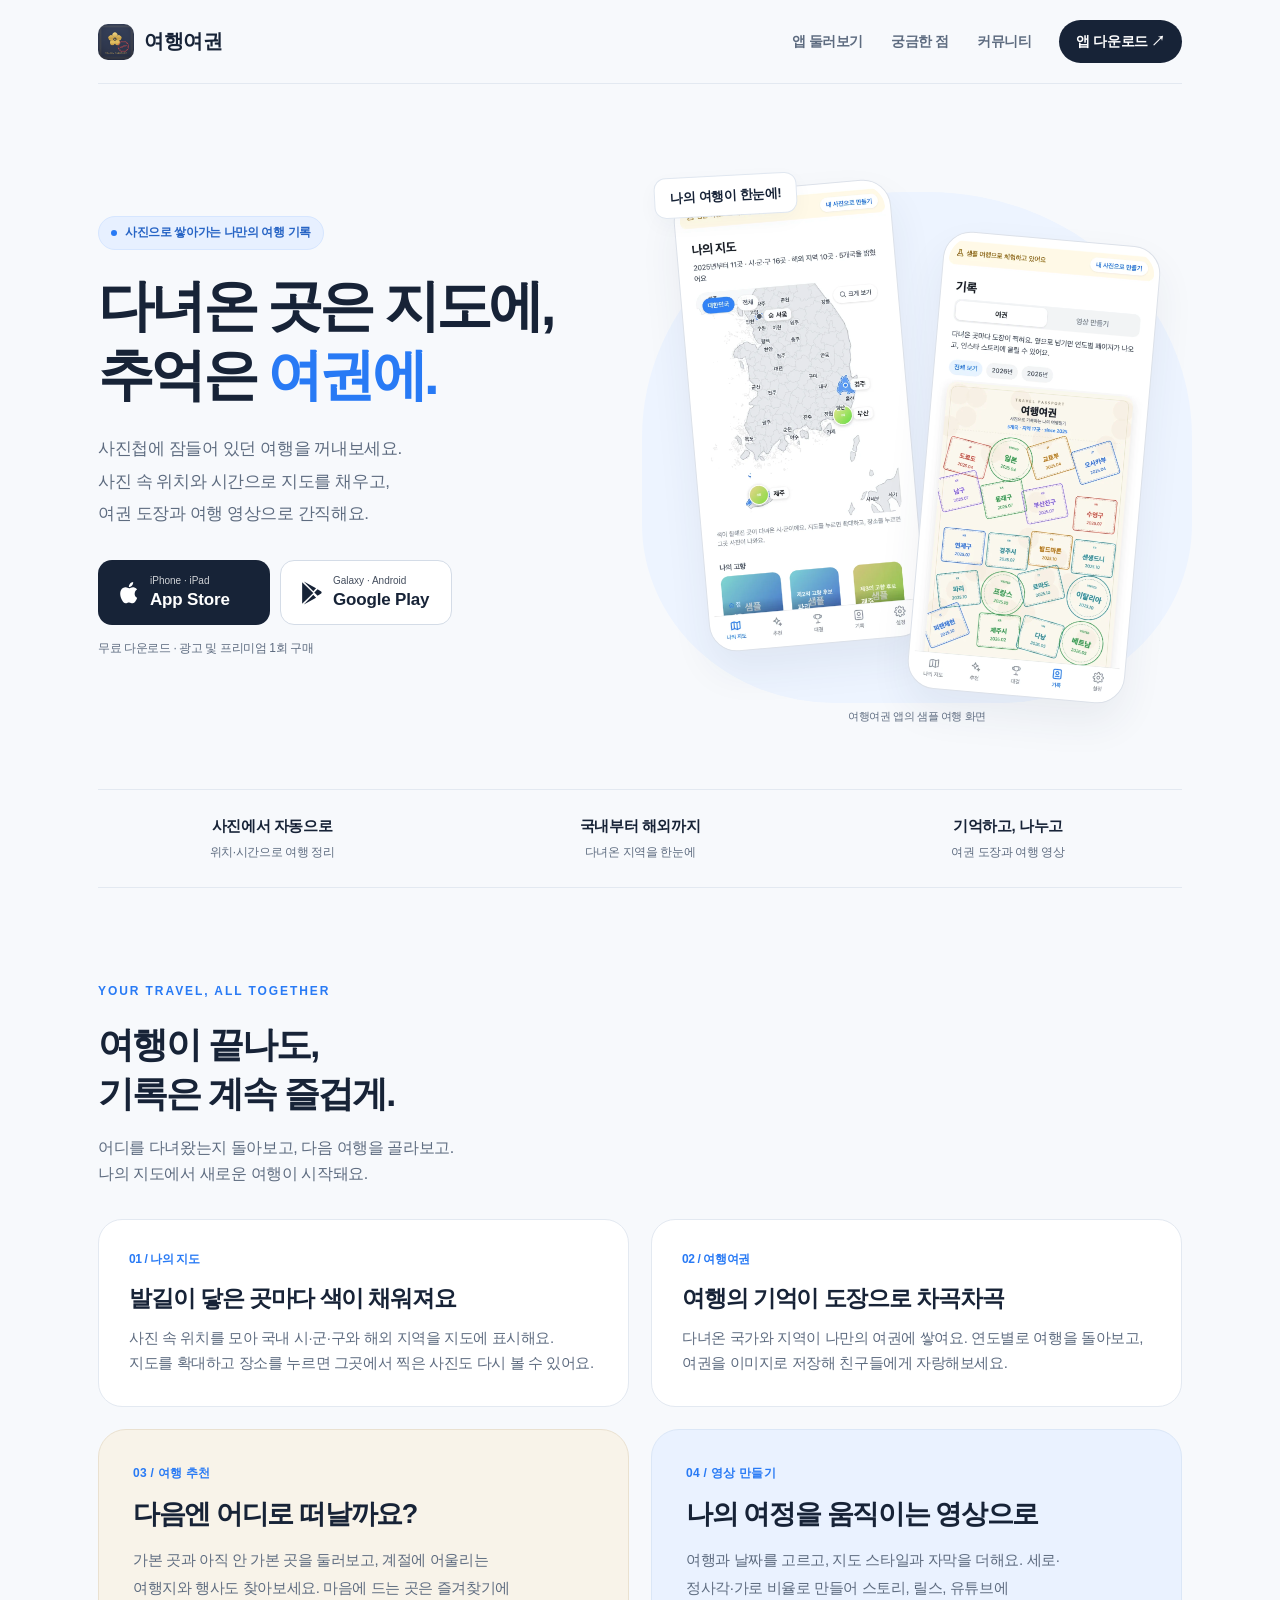
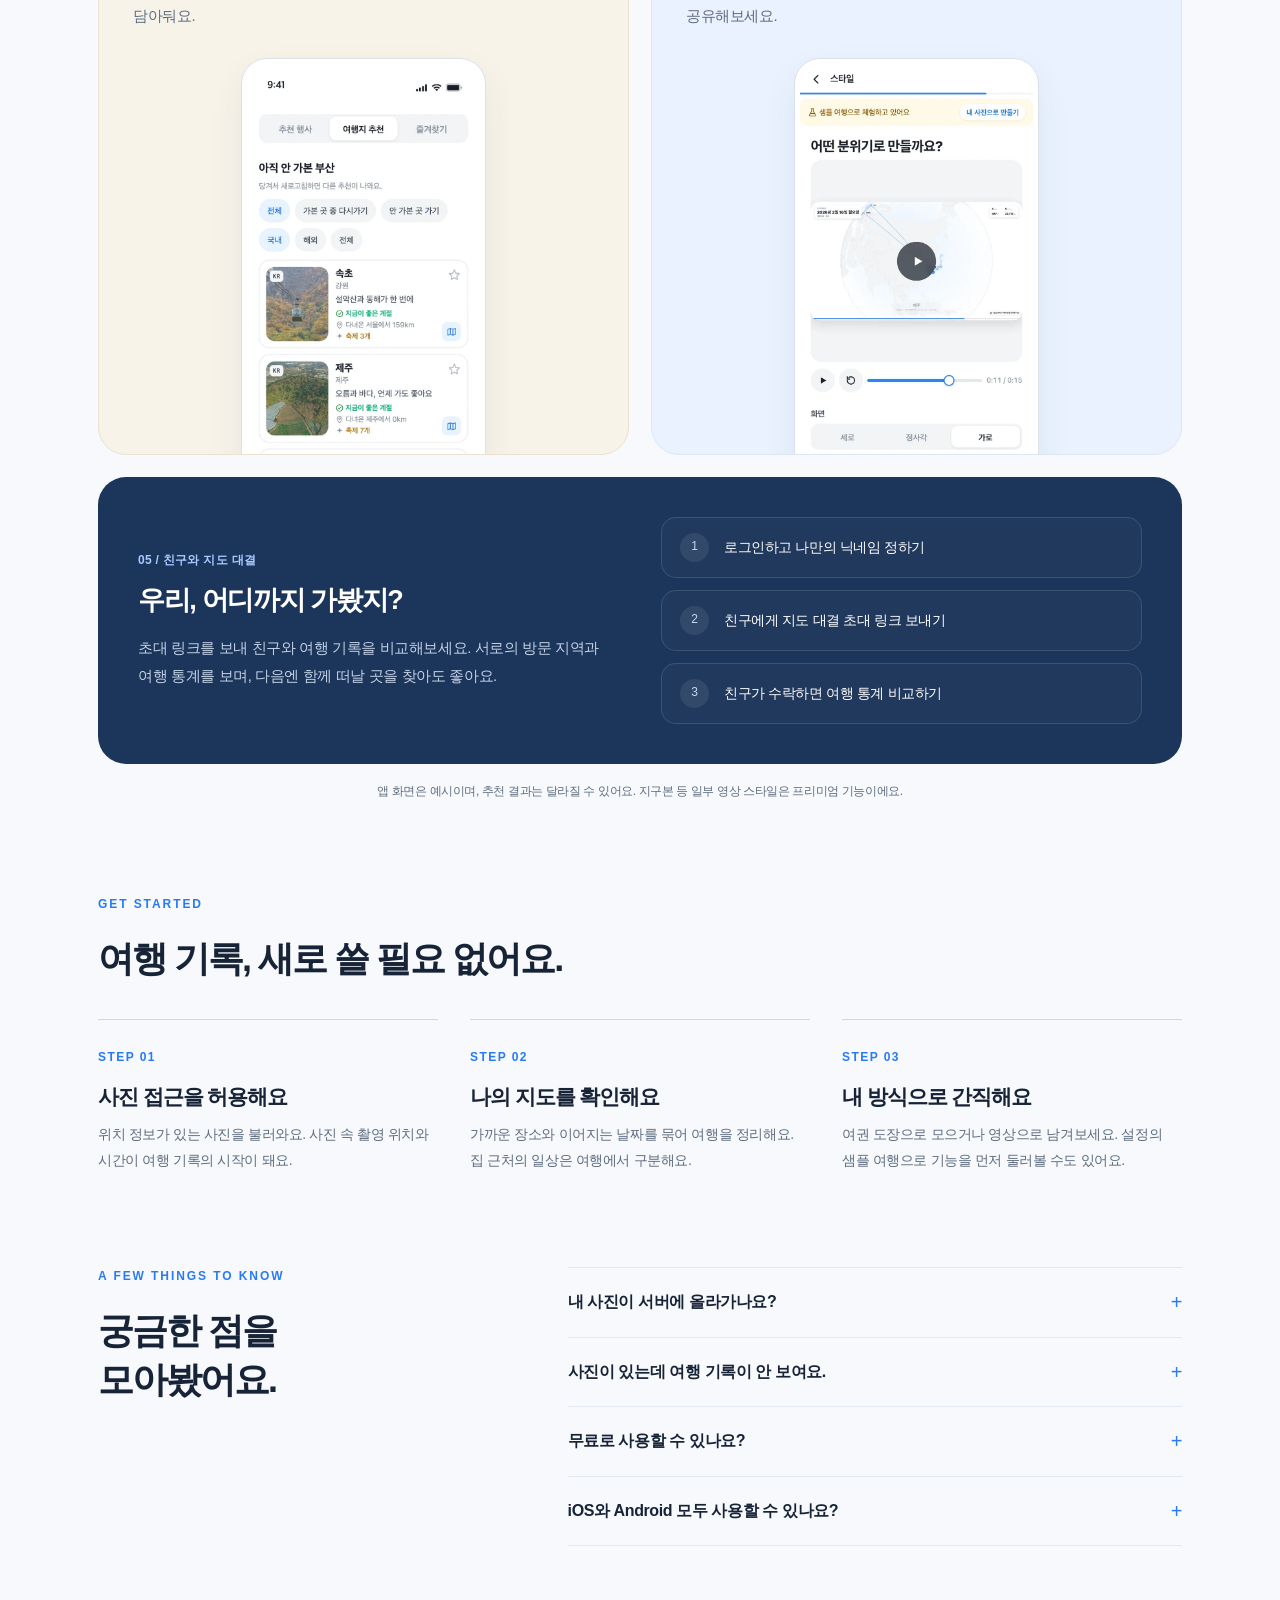
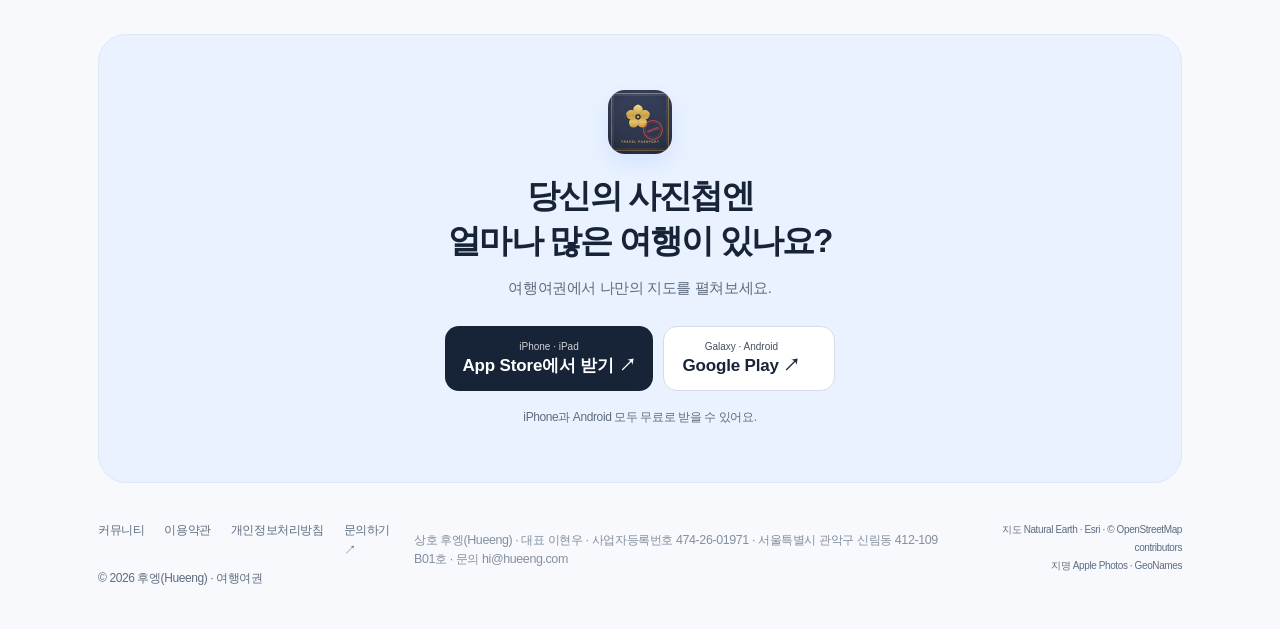
==== commit 5eeea56f: "perf: 목록용 작은 사진 함께 올리기 · 랜딩 아이콘 128px - community.js: 사진을 올릴 때 긴 변 640px 사본을 함께 올린다(목록은 그것을 쓴다) - in" ====
--- a/index.html
+++ b/index.html
@@ -36,7 +36,7 @@
 <a class="skip" href="#main">본문으로 이동</a>
 <div class="wrap">
 <header class="topbar">
-<a class="brand" href="#" aria-label="여행여권 처음으로"><img src="img/icon.png" width="36" height="36" alt="">여행여권</a>
+<a class="brand" href="#" aria-label="여행여권 처음으로"><img src="img/icon-128.png" width="36" height="36" alt="">여행여권</a>
 <nav class="nav" aria-label="주 메뉴"><a class="desktop-link" href="#features">앱 둘러보기</a><a class="desktop-link" href="#faq">궁금한 점</a><a href="community/">커뮤니티</a><a class="nav-download" href="#download">앱 다운로드 ↗</a></nav>
 </header>
 <main id="main">
@@ -79,7 +79,7 @@
 <details><summary>무료로 사용할 수 있나요?</summary><p>앱은 무료로 다운로드할 수 있고 광고가 포함돼요. 기본 영상은 1080p로 만들 수 있어요. 프리미엄은 1회 구매이며, 광고 제거와 어두운 테마, 지구본, 추가 지도·카메라 스타일, 해상도 옵션을 제공해요.</p></details>
 <details><summary>iOS와 Android 모두 사용할 수 있나요?</summary><p>네, iPhone·iPad는 <a href="https://apps.apple.com/kr/app/id6806957354" target="_blank" rel="noopener noreferrer">App Store</a>에서, Android는 <a href="https://play.google.com/store/apps/details?id=com.hueeng.phototravelmap" target="_blank" rel="noopener noreferrer">Google Play</a>에서 무료로 받을 수 있어요. 프리미엄은 구매한 스토어 계정에 연결돼요.</p></details>
 </div></section>
-<section class="download" id="download" aria-labelledby="download-title"><img src="img/icon.png" width="64" height="64" loading="lazy" alt="여행여권 아이콘"><h2 id="download-title">당신의 사진첩엔<br>얼마나 많은 여행이 있나요?</h2><p>여행여권에서 나만의 지도를 펼쳐보세요.</p><div class="stores"><a class="store" href="https://apps.apple.com/kr/app/id6806957354" target="_blank" rel="noopener noreferrer"><span><small>iPhone · iPad</small><b>App Store에서 받기 ↗</b></span></a><a class="store android" href="https://play.google.com/store/apps/details?id=com.hueeng.phototravelmap" target="_blank" rel="noopener noreferrer"><span><small>Galaxy · Android</small><b>Google Play ↗</b></span></a></div><p class="note">iPhone과 Android 모두 무료로 받을 수 있어요.</p></section>
+<section class="download" id="download" aria-labelledby="download-title"><img src="img/icon-128.png" width="64" height="64" loading="lazy" alt="여행여권 아이콘"><h2 id="download-title">당신의 사진첩엔<br>얼마나 많은 여행이 있나요?</h2><p>여행여권에서 나만의 지도를 펼쳐보세요.</p><div class="stores"><a class="store" href="https://apps.apple.com/kr/app/id6806957354" target="_blank" rel="noopener noreferrer"><span><small>iPhone · iPad</small><b>App Store에서 받기 ↗</b></span></a><a class="store android" href="https://play.google.com/store/apps/details?id=com.hueeng.phototravelmap" target="_blank" rel="noopener noreferrer"><span><small>Galaxy · Android</small><b>Google Play ↗</b></span></a></div><p class="note">iPhone과 Android 모두 무료로 받을 수 있어요.</p></section>
 </main>
 <footer><div><div class="footer-links"><a href="community/">커뮤니티</a><a href="terms.html">이용약관</a><a href="privacy.html">개인정보처리방침</a><a href="mailto:hi@hueeng.com">문의하기 ↗</a></div><span>© 2026 후엥(Hueeng) · 여행여권</span></div><p class="biz">상호 <a href="https://hueeng.com" rel="me">후엥(Hueeng)</a> · 대표 이현우 · 사업자등록번호 474-26-01971 · 서울특별시 관악구 신림동 412-109 B01호 · 문의 <a href="mailto:hi@hueeng.com">hi@hueeng.com</a></p><p class="attribution">지도 Natural Earth · Esri · © OpenStreetMap contributors<br>지명 Apple Photos · GeoNames</p></footer>
 </div>
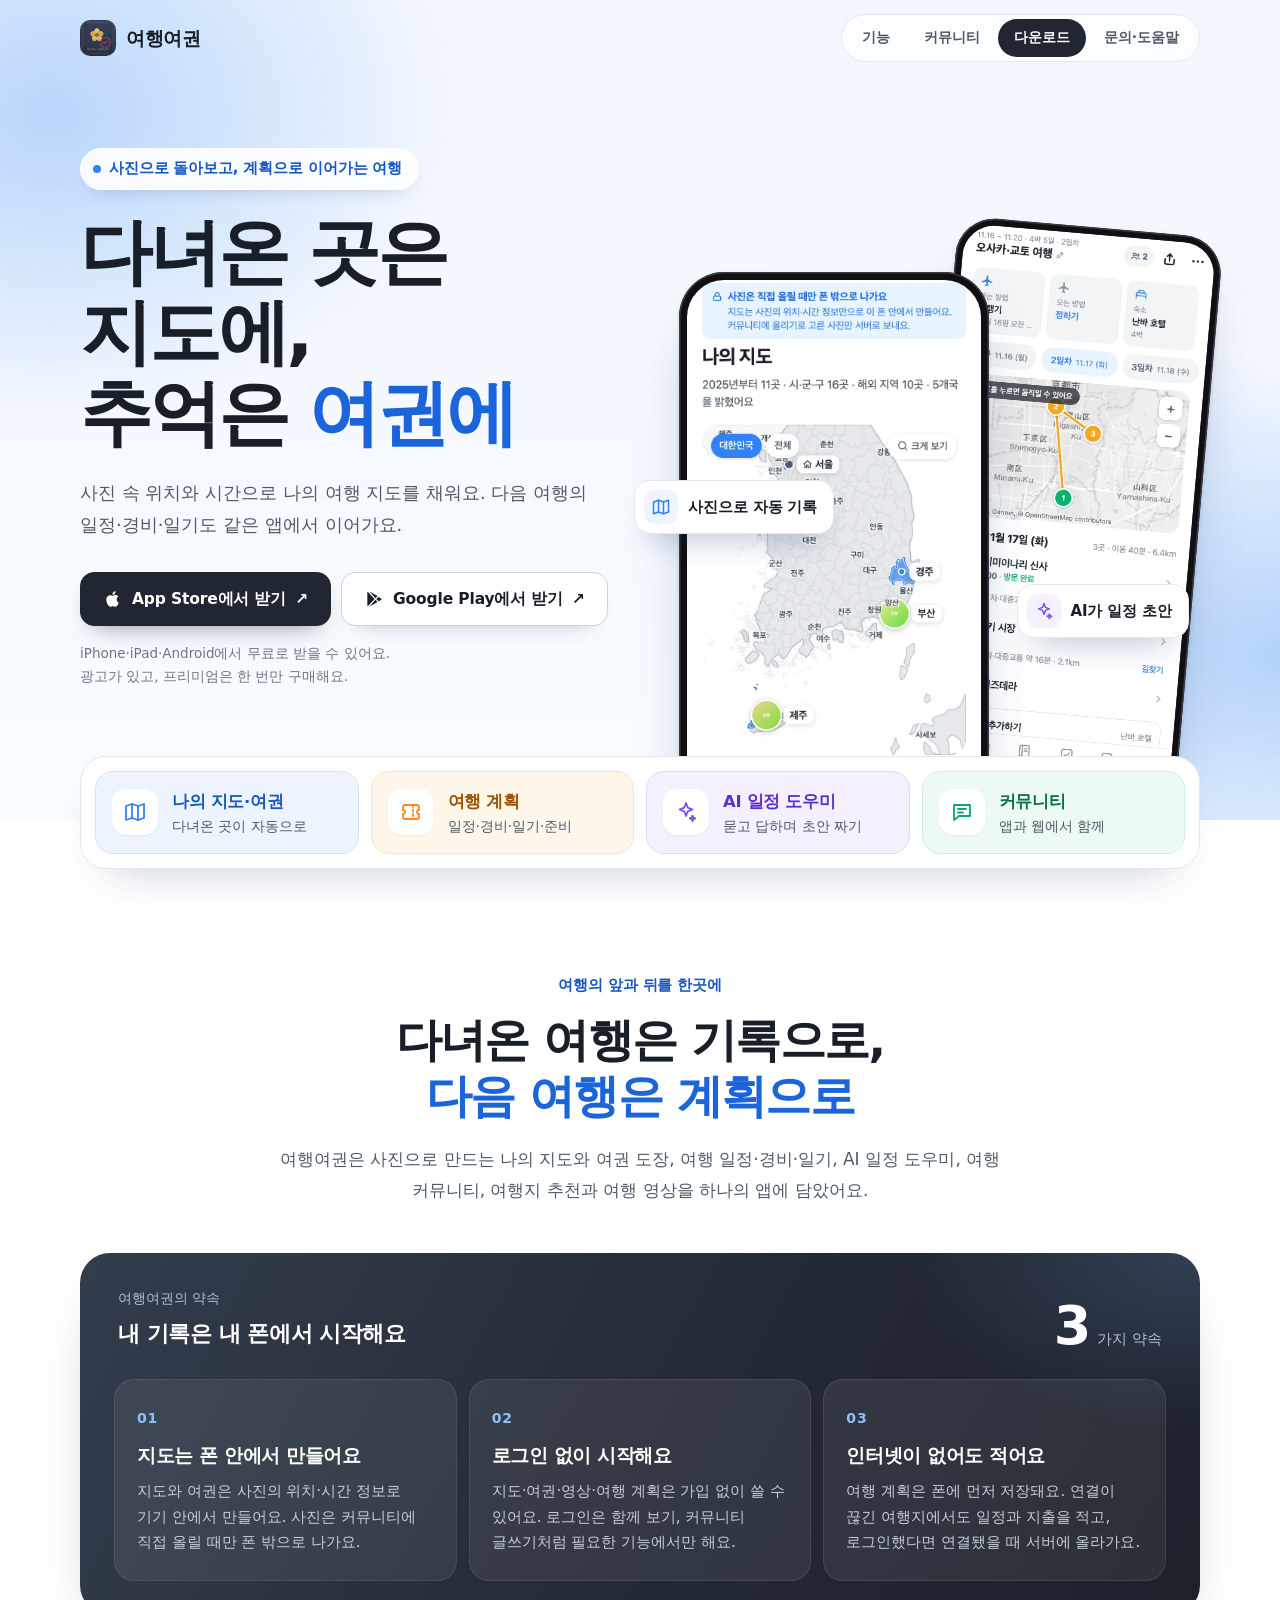
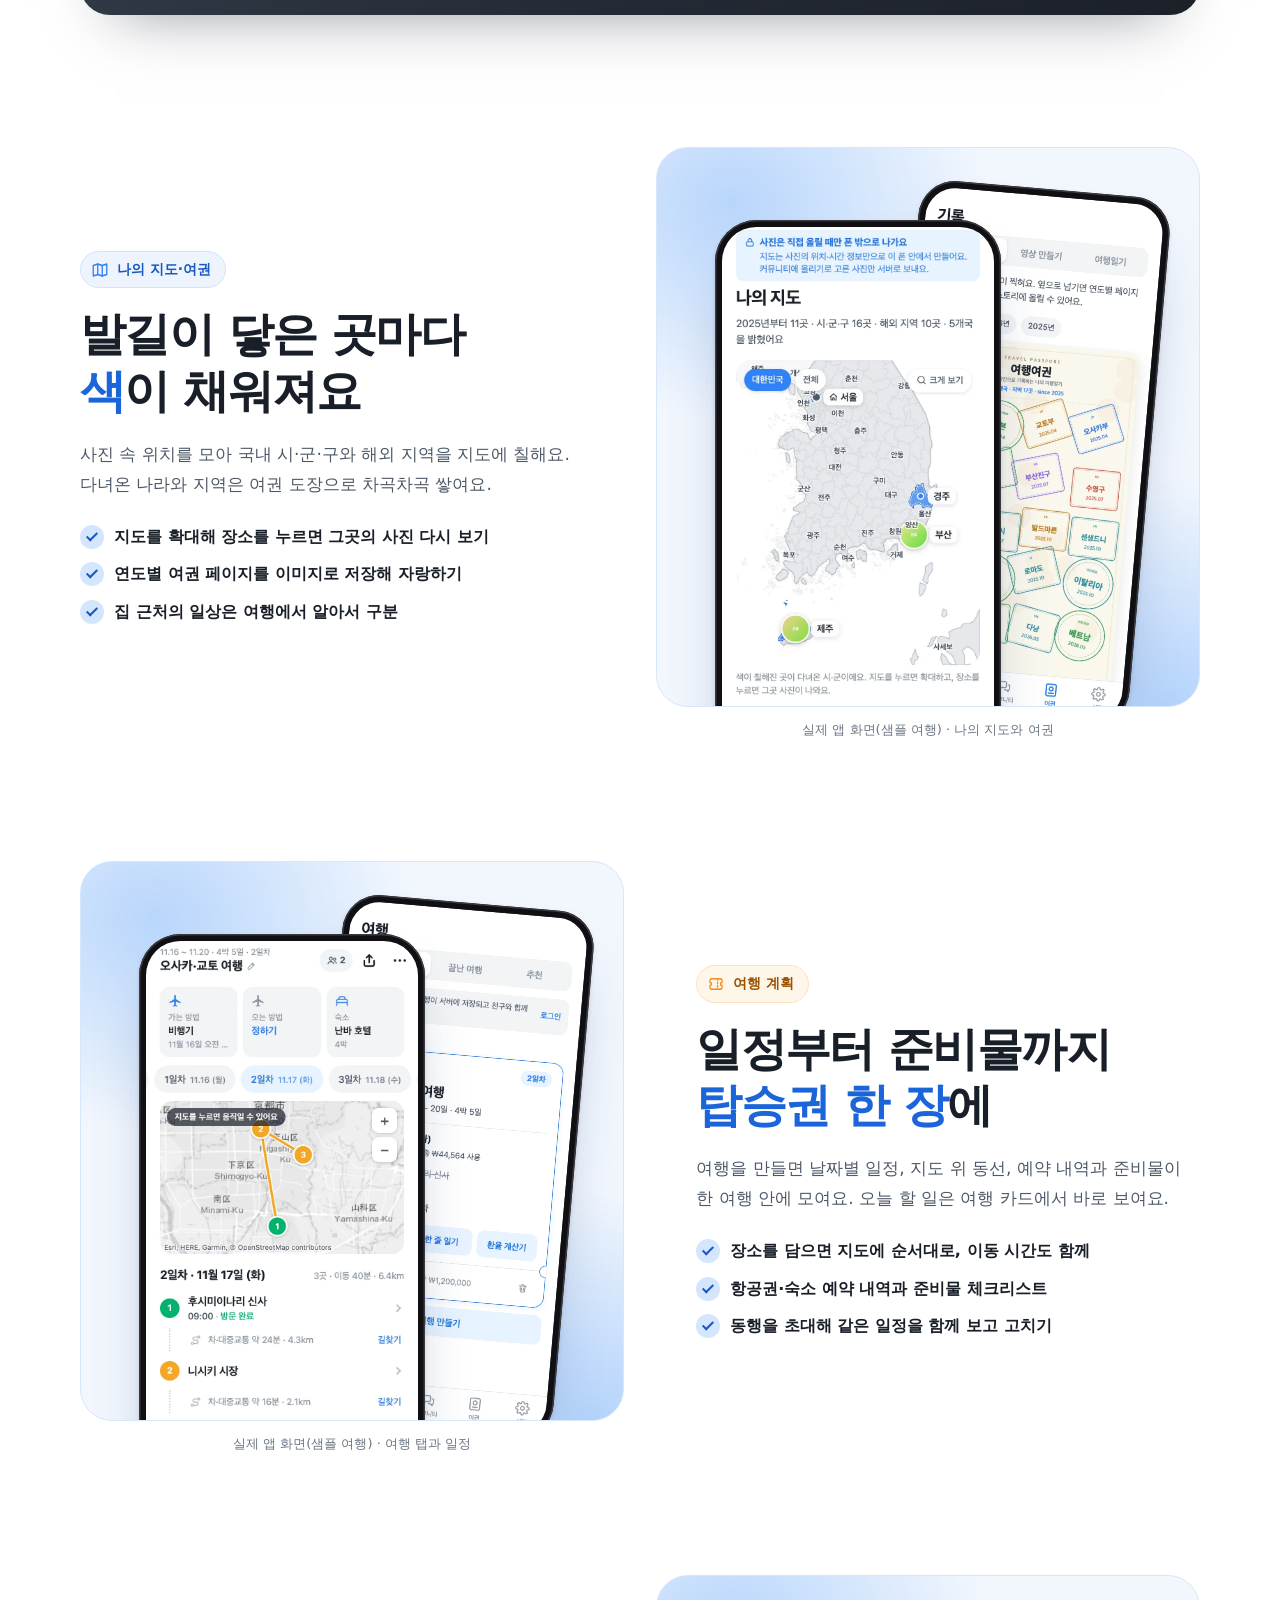
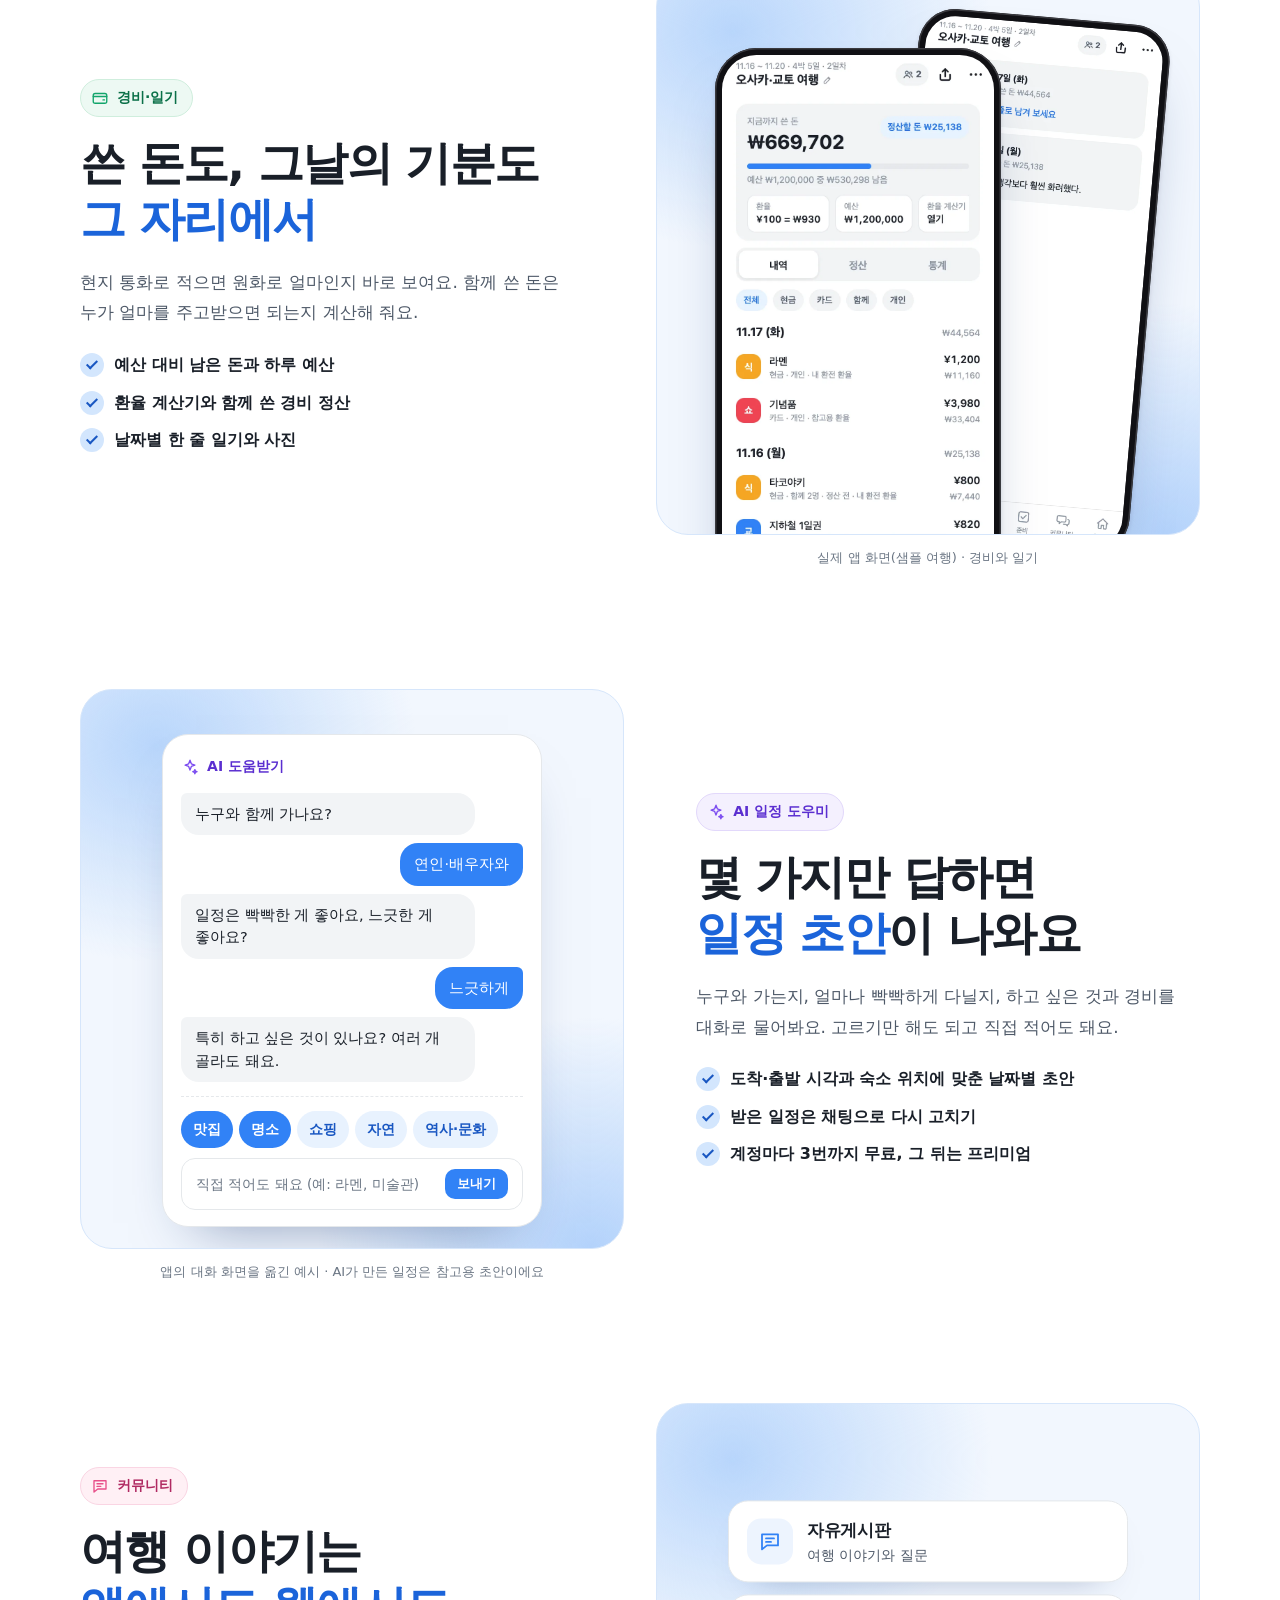
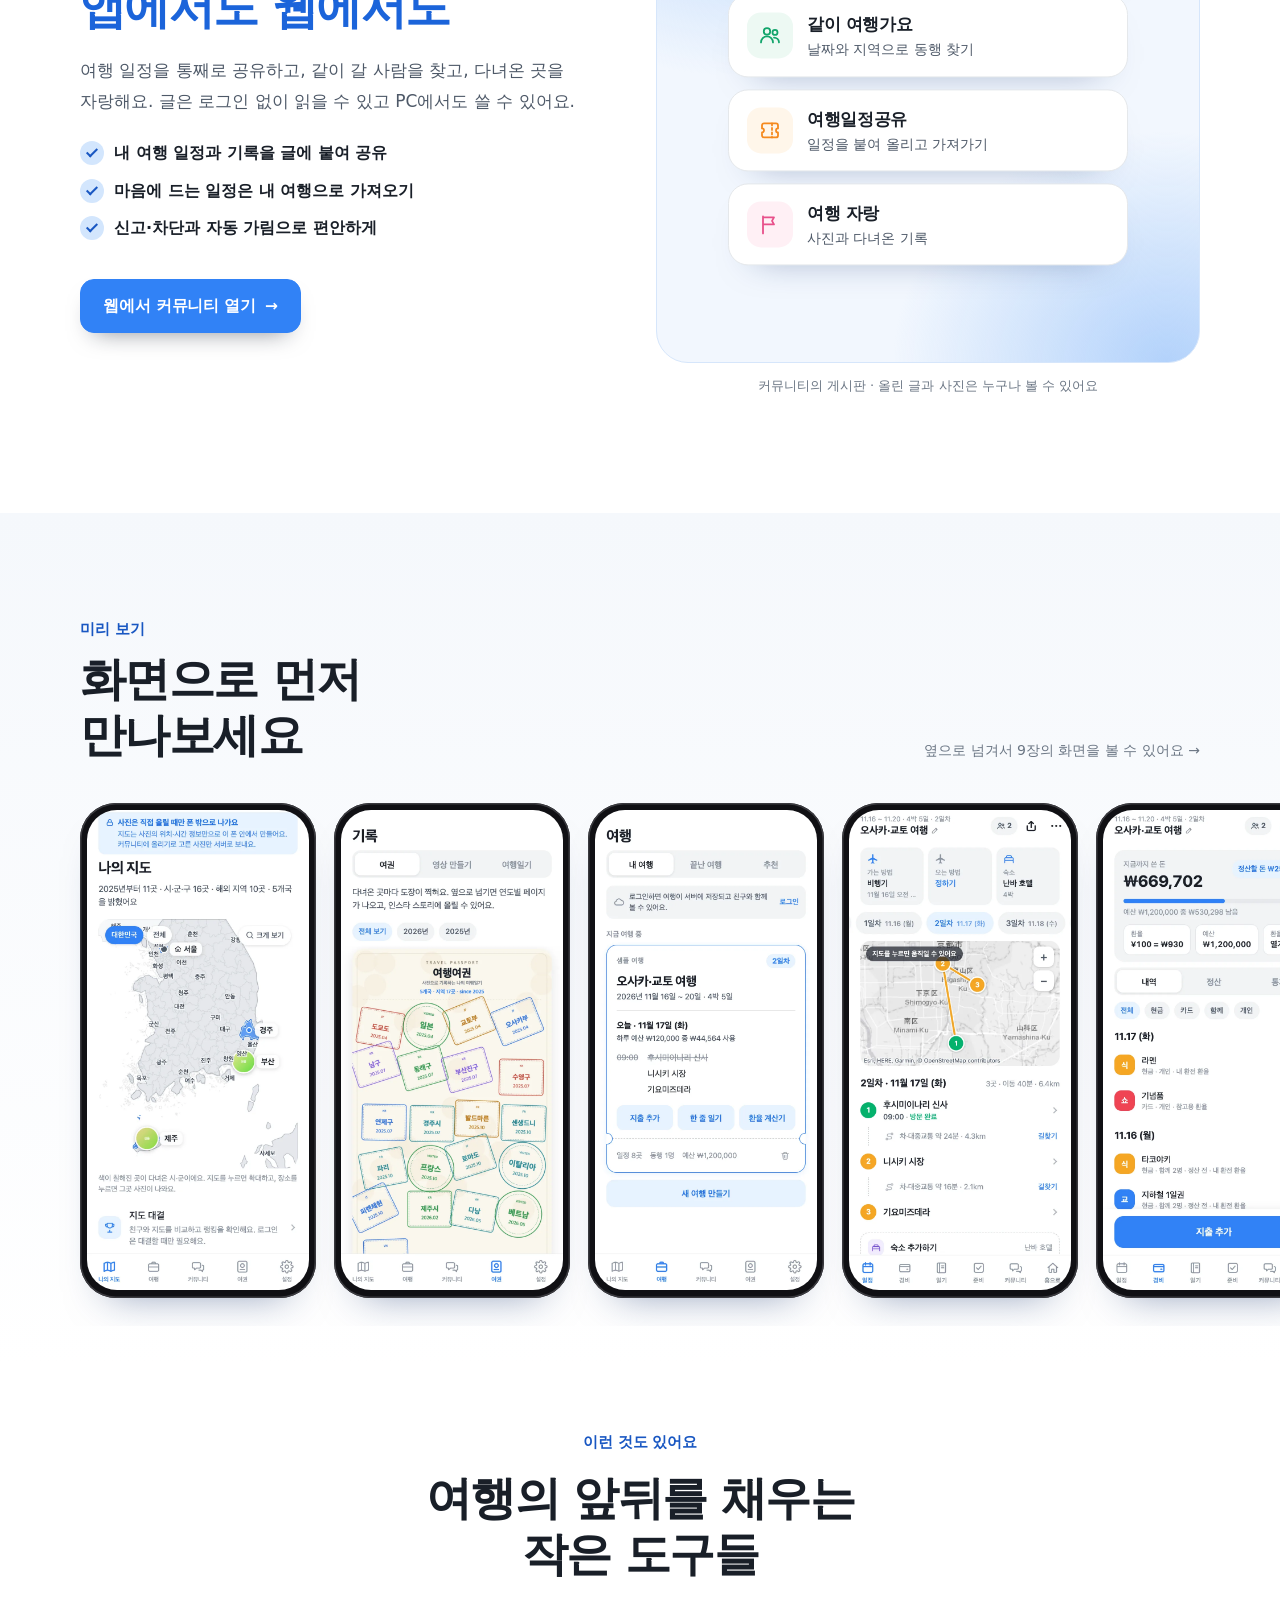
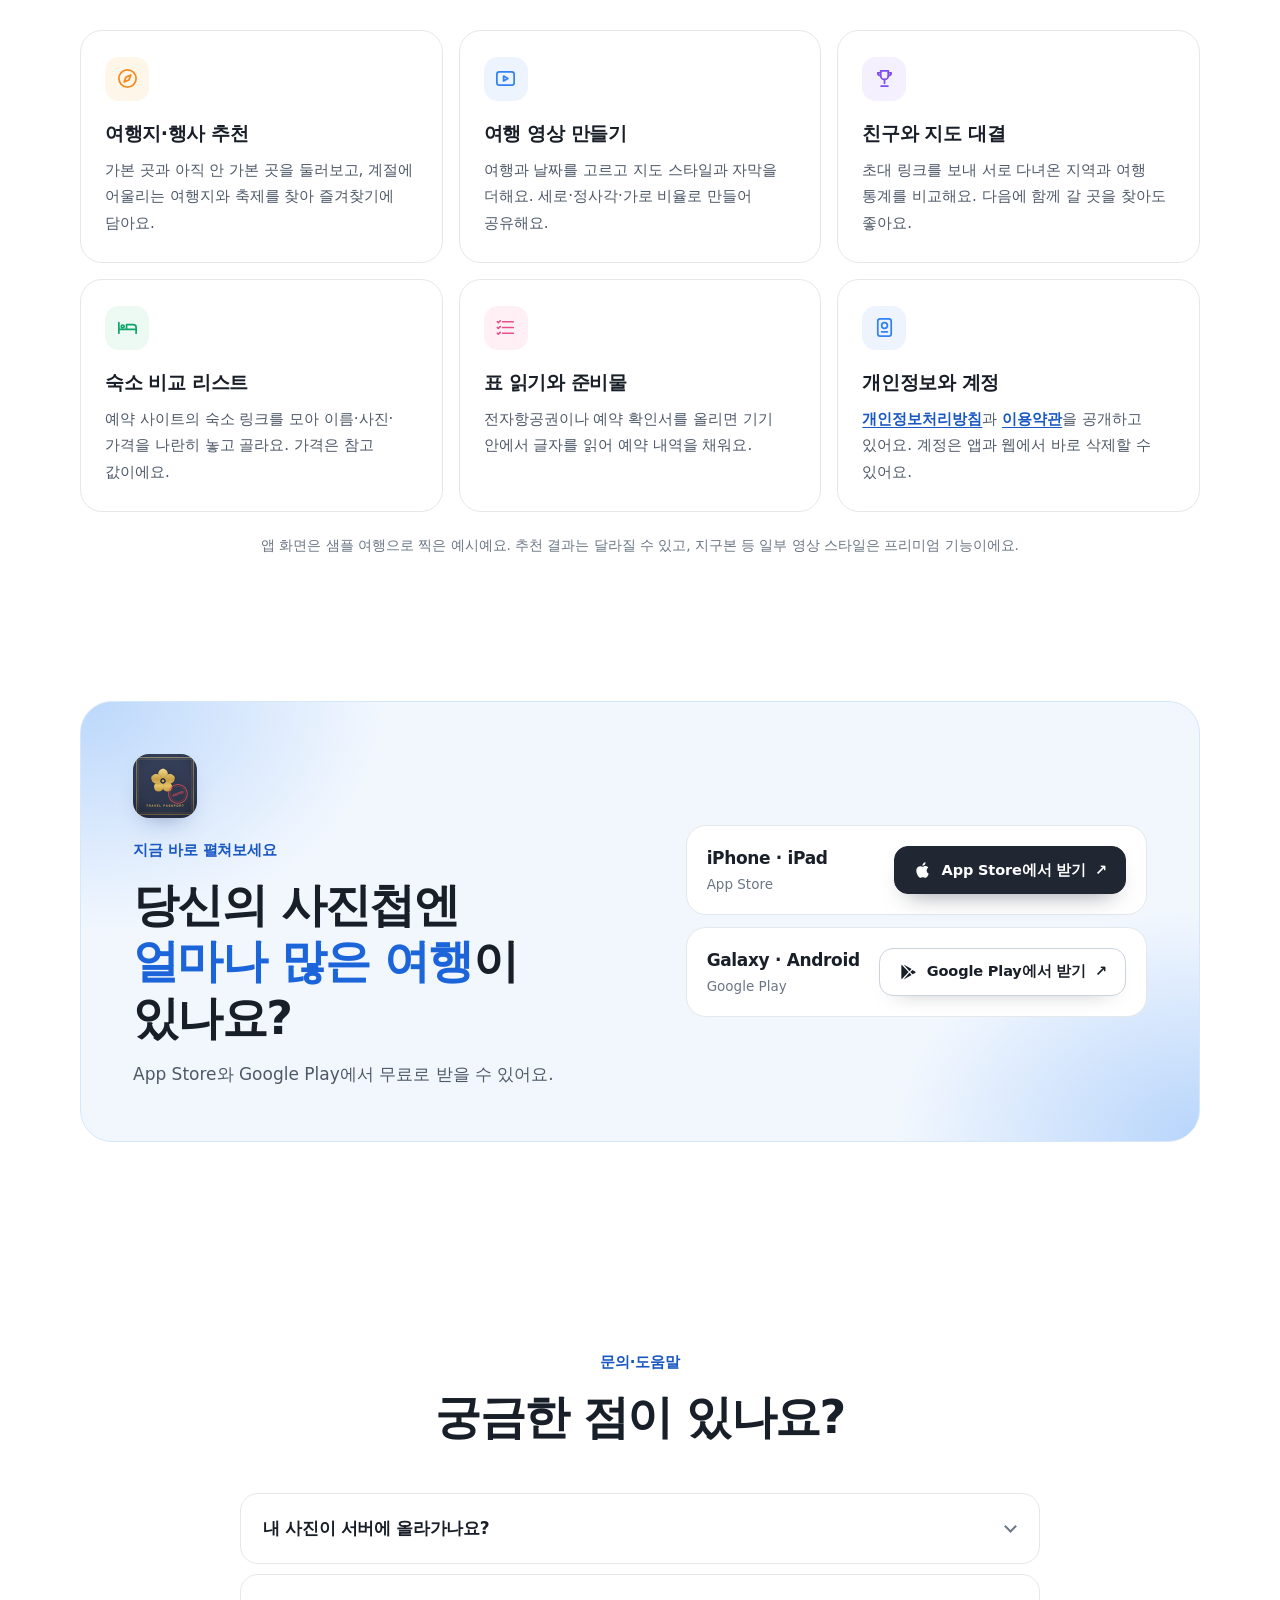
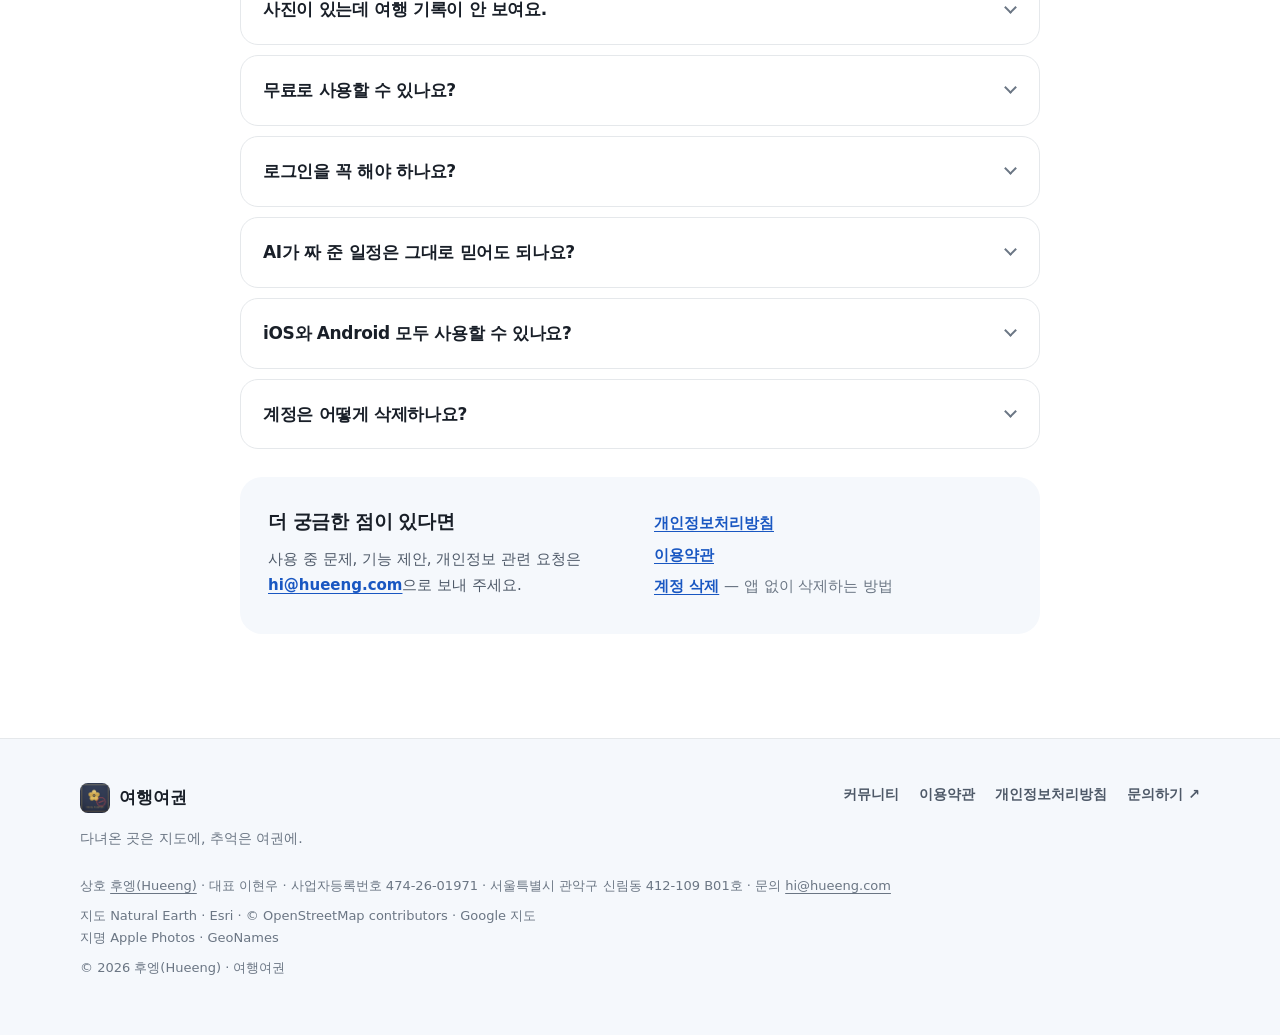
==== commit a259ecf9: "feat: 랜딩 새 디자인(여행 계획·AI 도우미·커뮤니티 소개) · 약관·방침 11-17 갱신 - index.html + landing.css: 히어로·퀵 버튼·약속 카드·기능 " ====
--- a/index.html
+++ b/index.html
@@ -3,9 +3,9 @@
 <head>
 <meta charset="utf-8">
 <meta name="viewport" content="width=device-width,initial-scale=1">
-<meta name="theme-color" content="#f7f9fc">
+<meta name="theme-color" content="#F2F7FE">
 <title>여행여권 — 사진 속 여행을 지도와 여권으로</title>
-<meta name="description" content="사진 속 위치와 시간으로 나의 여행 지도를 채우세요. 여권 도장, 여행지와 행사 추천, 친구와 지도 대결, 여행 영상까지 여행여권에서.">
+<meta name="description" content="사진 속 위치와 시간으로 나의 여행 지도를 채우고, 다음 여행의 일정·경비·일기까지 한 앱에서. 여권 도장, AI 일정 도우미, 여행 커뮤니티, 여행 영상까지 여행여권에서.">
 <link rel="canonical" href="https://leehueeng.github.io/phototravelmap-site/">
 <link rel="icon" type="image/png" href="img/icon.png?v=2">
 <link rel="apple-touch-icon" href="img/apple-touch-icon.png?v=2">
@@ -13,75 +13,317 @@
 <meta property="og:locale" content="ko_KR">
 <meta property="og:url" content="https://leehueeng.github.io/phototravelmap-site/">
 <meta property="og:title" content="여행여권 — 사진 속 여행을 지도와 여권으로">
-<meta property="og:description" content="다녀온 곳은 지도에, 추억은 여권에. 여행 추천부터 친구와 지도 대결, 영상 만들기까지.">
+<meta property="og:description" content="다녀온 곳은 지도에, 추억은 여권에. 여행 계획과 경비, AI 일정 도우미, 커뮤니티까지.">
 <meta property="og:image" content="https://leehueeng.github.io/phototravelmap-site/img/current-og.png?v=2">
 <meta property="og:image:width" content="1200"><meta property="og:image:height" content="630">
 <meta name="twitter:card" content="summary_large_image">
-<style>
-:root{--blue:#287af5;--ink:#172337;--muted:#5e6c80;--line:#e3e9f1;--cream:#f5efe3;--soft:#edf4ff}
-*{box-sizing:border-box}html{scroll-behavior:smooth;scroll-padding-top:90px}body{margin:0;background:#f7f9fc;color:var(--ink);font-family:-apple-system,BlinkMacSystemFont,"Apple SD Gothic Neo","Noto Sans KR",sans-serif;line-height:1.65;letter-spacing:-.025em;word-break:keep-all}a{color:inherit;text-decoration:none}button,a{-webkit-tap-highlight-color:transparent}a:focus-visible,summary:focus-visible{outline:3px solid var(--blue);outline-offset:5px}img{display:block;max-width:100%;height:auto}h1,h2,h3,p{margin:0}.wrap{max-width:1140px;margin:auto;padding:0 28px}.skip{position:fixed;left:16px;top:-90px;background:white;padding:12px;z-index:10}.skip:focus{top:12px}.topbar{height:84px;display:flex;align-items:center;justify-content:space-between;border-bottom:1px solid var(--line)}.brand{display:flex;align-items:center;gap:10px;font-size:20px;font-weight:800}.brand img{width:36px;height:36px;border-radius:10px}.nav{display:flex;align-items:center;gap:28px;font-size:14px;font-weight:650;color:var(--muted)}.nav-download{padding:10px 17px;border-radius:100px;background:var(--ink);color:white}
-.hero{display:grid;grid-template-columns:1fr 1fr;align-items:center;gap:24px;padding-top:66px;padding-bottom:64px}.eyebrow{font-size:12px;letter-spacing:.16em;font-weight:800;color:var(--blue);margin-bottom:20px}.pill{display:inline-flex;align-items:center;gap:8px;background:#e7f0ff;border:1px solid #d6e6ff;padding:6px 12px;border-radius:99px;color:#2764c5;font-size:12px;font-weight:700;margin-bottom:22px}.pill:before{content:"";width:6px;height:6px;background:var(--blue);border-radius:50%}h1{font-size:clamp(38px,4.4vw,57px);line-height:1.22;letter-spacing:-.065em;font-weight:800}h1 em{font-style:normal;color:var(--blue)}.lead{max-width:450px;font-size:17px;color:var(--muted);margin-top:24px;line-height:1.9}.stores{display:flex;flex-wrap:wrap;gap:10px;margin-top:30px}.store{display:flex;align-items:center;gap:11px;padding:12px 18px;border-radius:14px;background:var(--ink);color:white;min-width:172px;transition:transform .18s,box-shadow .18s}.store:hover{transform:translateY(-2px);box-shadow:0 8px 20px #17233715}.store svg{width:23px;height:26px;flex-shrink:0;fill:currentColor}.store small{display:block;font-size:10px;letter-spacing:0;opacity:.8;line-height:1.5}.store b{display:block;font-size:17px;line-height:1.4;letter-spacing:-.01em}.store.android{background:white;color:var(--ink);border:1px solid #d4dce7}.note{font-size:12px;color:var(--muted);margin-top:14px;max-width:420px}.hero-art{position:relative;min-width:0;height:575px;display:flex;align-items:center;justify-content:center;gap:16px}.hero-art:before{content:"";position:absolute;inset:42px -10px 22px;border-radius:48% 48% 35% 35%;background:var(--soft);z-index:-1}.phone{width:218px;background:white;padding:5px;border:1px solid #dce1e9;border-radius:28px;box-shadow:0 20px 40px #243d5c12;overflow:hidden;flex-shrink:0}.phone img{width:100%;border-radius:23px}.hero-art .phone:first-child{transform:translateY(-22px) rotate(-5deg)}.hero-art .phone:nth-child(2){transform:translateY(30px) rotate(5deg)}.art-label{position:absolute;bottom:0;left:0;right:0;text-align:center;font-size:11px;color:var(--muted)}.caption-float{position:absolute;left:2px;top:25px;padding:9px 15px;background:white;border:1px solid #e0e7f0;border-radius:12px;box-shadow:0 7px 20px #22334a09;font-size:13px;font-weight:700;transform:rotate(-3deg)}
-.strip{border-top:1px solid var(--line);border-bottom:1px solid var(--line);display:grid;grid-template-columns:repeat(3,1fr);padding:24px 0;gap:20px}.strip>div{text-align:center}.strip b{display:block;font-size:15px}.strip span{display:block;font-size:12px;color:var(--muted);margin-top:4px}.section{padding-top:94px}.section-head{max-width:600px;margin-bottom:32px}h2{font-size:36px;line-height:1.35;letter-spacing:-.055em}.section-head p{color:var(--muted);margin-top:16px;font-size:16px}.feature-grid{display:grid;grid-template-columns:1fr 1fr;gap:22px}.feature{padding:34px 34px 0;border-radius:28px;background:white;border:1px solid var(--line);overflow:hidden}.feature.cream{background:#f8f3e9;border-color:#eae1d0}.feature.blue{background:#eaf2ff;border-color:#dbe7f7}.label{font-size:12px;color:var(--blue);font-weight:750;letter-spacing:.025em;margin-bottom:12px}h3{font-size:27px;line-height:1.4;letter-spacing:-.05em}.feature p{font-size:15px;line-height:1.85;color:var(--muted);margin-top:13px;max-width:380px}.feature .phone{width:245px;margin:28px auto -120px;box-shadow:0 15px 35px #19344912;border-radius:26px}.feature .image-window{height:424px;overflow:hidden}.feature .phone img{border-radius:20px}.small-grid{display:grid;grid-template-columns:1fr 1fr;gap:22px;margin-top:22px}.mini{border-radius:24px;background:white;border:1px solid var(--line);padding:30px}.mini .number{font-size:12px;font-weight:800;color:var(--blue);margin-bottom:12px;display:block}.mini h3{font-size:23px}.mini p{color:var(--muted);font-size:15px;margin-top:12px}.battle{margin-top:22px;background:#1c355a;color:white;border-radius:28px;padding:40px;display:grid;grid-template-columns:1fr 1fr;gap:42px;align-items:center}.battle .label{color:#a7c9ff}.battle p{color:#c2d1e6;font-size:15px;line-height:1.85;margin-top:14px}.battle-steps{list-style:none;padding:0;margin:0;display:grid;gap:12px}.battle-steps li{display:flex;align-items:center;gap:15px;padding:15px 18px;border:1px solid #ffffff20;border-radius:15px;background:#ffffff06;font-size:14px}.battle-steps span{display:grid;place-items:center;width:29px;height:29px;border-radius:50%;background:#ffffff15;color:#bed7ff;font-size:12px;flex-shrink:0}.sample-note{font-size:12px;color:var(--muted);text-align:center;margin-top:18px}
-.how{display:grid;grid-template-columns:repeat(3,1fr);gap:32px;margin-top:35px}.how article{padding-top:23px;border-top:1px solid #cfd8e6}.how span{font-size:12px;font-weight:800;color:var(--blue);letter-spacing:.12em}.how h3{font-size:21px;margin-top:13px}.how p{font-size:14px;color:var(--muted);margin-top:10px;line-height:1.85}.faq{display:grid;grid-template-columns:.8fr 1.2fr;gap:60px}.faq-list{border-top:1px solid var(--line)}details{border-bottom:1px solid var(--line);padding:21px 0}summary{cursor:pointer;font-size:16px;font-weight:700;display:flex;justify-content:space-between;gap:20px;list-style:none}summary::-webkit-details-marker{display:none}summary:after{content:"+";color:var(--blue);font-size:20px;font-weight:400;line-height:1.3}details[open] summary:after{content:"−"}details p{color:var(--muted);font-size:14px;line-height:1.9;padding-top:14px}details a{text-decoration:underline}.download{margin-top:88px;padding:55px 30px;text-align:center;background:#eaf2ff;border:1px solid #dce7f7;border-radius:28px}.download img{width:64px;height:64px;border-radius:17px;margin:0 auto 20px;box-shadow:0 10px 22px #287af51c}.download h2{font-size:33px}.download>p{color:var(--muted);margin-top:13px;font-size:15px}.download .stores{justify-content:center;margin-top:25px}.download .note{margin:17px auto 0;font-size:12px}footer{padding:38px 0 40px;display:flex;justify-content:space-between;gap:24px;font-size:12px;color:var(--muted)}footer .footer-links{display:flex;gap:20px;margin-bottom:8px}footer a:hover{text-decoration:underline}.attribution{font-size:10px;max-width:480px;line-height:1.8;text-align:right}
-@media(min-width:1400px){.hero{padding-top:82px;padding-bottom:78px}}
-@media(max-width:950px){.hero{gap:12px}.hero-art{height:500px;gap:10px}.phone{width:182px}.hero-art:before{inset:35px 0}.caption-float{top:35px}h1{font-size:43px}.lead{font-size:16px}.store{min-width:154px;padding:11px 14px}.store b{font-size:15px}.faq{gap:30px}.feature{padding:27px 27px 0}}
-@media(max-width:720px){.wrap{padding:0 22px}.topbar{height:72px}.nav{gap:15px;font-size:12px}.nav .desktop-link{display:none}.brand{font-size:18px}.brand img{width:32px;height:32px}.nav-download{padding:9px 14px}.hero{grid-template-columns:1fr;text-align:center;padding-top:40px;padding-bottom:28px;gap:10px}.pill{margin-bottom:19px;font-size:11px}h1{font-size:43px}.lead{margin:19px auto 0;font-size:15px;max-width:365px}.stores{justify-content:center;margin-top:23px;gap:8px}.note{margin:12px auto 0;font-size:11px}.hero-art{height:475px;margin-top:20px;gap:15px}.hero-art .phone{width:183px}.hero-art:before{inset:40px 0 20px}.caption-float{left:16px;top:14px;font-size:11px}.art-label{font-size:10px}.strip{gap:9px;padding:21px 0}.strip b{font-size:12px}.strip span{font-size:10px}.section{padding-top:62px}.eyebrow{font-size:10px;margin-bottom:12px}h2{font-size:29px}.section-head p{font-size:14px}.feature-grid,.small-grid{grid-template-columns:1fr;gap:16px}.feature{padding:27px 26px 0}.feature p{font-size:14px}.feature h3{font-size:25px}.feature .image-window{height:380px}.feature .phone{width:235px;margin-top:24px}.mini{padding:26px}.mini h3{font-size:21px}.mini p{font-size:14px}.small-grid{margin-top:16px}.battle{grid-template-columns:1fr;padding:28px;gap:25px;margin-top:16px}.battle h3{font-size:25px}.battle p{font-size:14px}.how{grid-template-columns:1fr;gap:25px}.how article{padding-top:18px}.faq{grid-template-columns:1fr;gap:22px}.faq .section-head{margin:0}summary{font-size:14px}.download{margin-top:60px;padding:36px 20px}.download h2{font-size:27px}.download>p{font-size:14px}.download .store{min-width:151px;padding:11px 12px}.download .stores{gap:9px}.download .note{font-size:11px}footer{flex-direction:column;gap:12px;padding:28px 0}.attribution{text-align:left}}
-@media(max-width:380px){.wrap{padding:0 16px}h1{font-size:38px}.hero-art{height:429px;gap:9px}.hero-art .phone{width:158px}.store{min-width:144px;padding:10px 12px}.store svg{width:20px}.strip span{font-size:9px}.download{padding:30px 14px}.download .store{min-width:138px}.download .store b{font-size:14px}}
-@media(max-width:420px){.hero-art .phone{width:calc((100% - 44px)/2)}.hero-art{height:calc(100vw + 55px);gap:12px}.hero-art .phone:first-child{transform:translateY(-14px) rotate(-5deg)}.hero-art .phone:nth-child(2){transform:translateY(22px) rotate(5deg)}}
-@media(prefers-reduced-motion:reduce){html{scroll-behavior:auto}.store{transition:none}}
-footer .biz,footer p.biz{margin:.6rem 0 0;font-size:.78rem;line-height:1.5;opacity:.75}footer .biz a{color:inherit}</style>
-<meta name="author" content="후엥(Hueeng) · 이현우"><meta name="publisher" content="후엥(Hueeng) hueeng.com"><meta name="robots" content="index,follow,max-image-preview:large"><meta property="og:site_name" content="여행여권 · 후엥(Hueeng)"><script type="application/ld+json">{"@context": "https://schema.org", "@graph": [{"@type": "Organization", "@id": "https://hueeng.com/#organization", "name": "후엥", "alternateName": ["Hueeng", "후엥컴퍼니", "Hueeng Company"], "url": "https://hueeng.com", "email": "hi@hueeng.com", "founder": {"@type": "Person", "name": "이현우", "alternateName": ["Hyeonu Lee", "LeeHueeng"]}, "address": {"@type": "PostalAddress", "streetAddress": "신림동 412-109 B01호", "addressLocality": "관악구", "addressRegion": "서울특별시", "addressCountry": "KR"}, "vatID": "474-26-01971", "sameAs": ["https://github.com/LeeHueeng", "https://apps.apple.com/kr/developer/id1858238879", "https://play.google.com/store/apps/developer?id=Hueeng"]}, {"@type": "WebSite", "@id": "https://leehueeng.github.io/phototravelmap-site/#website", "url": "https://leehueeng.github.io/phototravelmap-site/", "name": "여행여권", "inLanguage": "ko-KR", "publisher": {"@id": "https://hueeng.com/#organization"}, "description": "사진 속 위치와 시간으로 나의 여행 지도를 채우세요. 여권 도장, 여행지와 행사 추천, 친구와 지도 대결, 여행 영상까지 여행여권에서."}, {"@type": "MobileApplication", "name": "여행여권", "url": "https://leehueeng.github.io/phototravelmap-site/", "applicationCategory": "UtilitiesApplication", "author": {"@id": "https://hueeng.com/#organization"}, "publisher": {"@id": "https://hueeng.com/#organization"}, "offers": {"@type": "Offer", "price": "0", "priceCurrency": "KRW"}, "operatingSystem": "iOS, Android", "sameAs": ["https://apps.apple.com/kr/app/id6806957354", "https://play.google.com/store/apps/details?id=com.hueeng.phototravelmap"], "description": "사진 속 위치와 시간으로 나의 여행 지도를 채우세요. 여권 도장, 여행지와 행사 추천, 친구와 지도 대결, 여행 영상까지 여행여권에서."}]}</script>
+<link rel="stylesheet" href="landing.css?v=20261117">
+<meta name="author" content="후엥(Hueeng) · 이현우"><meta name="publisher" content="후엥(Hueeng) hueeng.com"><meta name="robots" content="index,follow,max-image-preview:large"><meta property="og:site_name" content="여행여권 · 후엥(Hueeng)"><script type="application/ld+json">{"@context": "https://schema.org", "@graph": [{"@type": "Organization", "@id": "https://hueeng.com/#organization", "name": "후엥", "alternateName": ["Hueeng", "후엥컴퍼니", "Hueeng Company"], "url": "https://hueeng.com", "email": "hi@hueeng.com", "founder": {"@type": "Person", "name": "이현우", "alternateName": ["Hyeonu Lee", "LeeHueeng"]}, "address": {"@type": "PostalAddress", "streetAddress": "신림동 412-109 B01호", "addressLocality": "관악구", "addressRegion": "서울특별시", "addressCountry": "KR"}, "vatID": "474-26-01971", "sameAs": ["https://github.com/LeeHueeng", "https://apps.apple.com/kr/developer/id1858238879", "https://play.google.com/store/apps/developer?id=Hueeng"]}, {"@type": "WebSite", "@id": "https://leehueeng.github.io/phototravelmap-site/#website", "url": "https://leehueeng.github.io/phototravelmap-site/", "name": "여행여권", "inLanguage": "ko-KR", "publisher": {"@id": "https://hueeng.com/#organization"}, "description": "사진 속 위치와 시간으로 나의 여행 지도를 채우고, 다음 여행의 일정·경비·일기까지 한 앱에서. 여권 도장, AI 일정 도우미, 여행 커뮤니티, 여행 영상까지 여행여권에서."}, {"@type": "MobileApplication", "name": "여행여권", "url": "https://leehueeng.github.io/phototravelmap-site/", "applicationCategory": "UtilitiesApplication", "author": {"@id": "https://hueeng.com/#organization"}, "publisher": {"@id": "https://hueeng.com/#organization"}, "offers": {"@type": "Offer", "price": "0", "priceCurrency": "KRW"}, "operatingSystem": "iOS, Android", "sameAs": ["https://apps.apple.com/kr/app/id6806957354", "https://play.google.com/store/apps/details?id=com.hueeng.phototravelmap"], "description": "사진 속 위치와 시간으로 나의 여행 지도를 채우고, 다음 여행의 일정·경비·일기까지 한 앱에서. 여권 도장, AI 일정 도우미, 여행 커뮤니티, 여행 영상까지 여행여권에서."}]}</script>
 </head>
 <body>
+<svg class="sprite" aria-hidden="true" xmlns="http://www.w3.org/2000/svg">
+<symbol id="i-map" viewBox="0 0 24 24"><path d="M3 6l6-2 6 2 6-2v14l-6 2-6-2-6 2z"/><path d="M9 4v14M15 6v14"/></symbol>
+<symbol id="i-ticket" viewBox="0 0 24 24"><path d="M4 7a2 2 0 012-2h12a2 2 0 012 2v3a2 2 0 000 4v3a2 2 0 01-2 2H6a2 2 0 01-2-2v-3a2 2 0 000-4z"/><path d="M14 5v14" stroke-dasharray="2 2.500"/></symbol>
+<symbol id="i-spark" viewBox="0 0 24 24"><path d="M12 3l1.800 4.700L18.500 9.500l-4.700 1.800L12 16l-1.800-4.700L5.500 9.500l4.700-1.800z"/><path d="M18.500 15.500l.800 2 2 .800-2 .800-.800 2-.800-2-2-.800 2-.800z"/></symbol>
+<symbol id="i-chat" viewBox="0 0 24 24"><path d="M4 5h16v11H9l-5 4z"/><path d="M8 9h8M8 12.500h5"/></symbol>
+<symbol id="i-wallet" viewBox="0 0 24 24"><rect x="3" y="6" width="18" height="13" rx="2.500"/><path d="M3 10h18M16 14.500h2"/></symbol>
+<symbol id="i-stamp" viewBox="0 0 24 24"><rect x="5" y="3" width="14" height="18" rx="2.500"/><circle cx="12" cy="10" r="3"/><path d="M9 16.500h6"/></symbol>
+<symbol id="i-compass" viewBox="0 0 24 24"><circle cx="12" cy="12" r="9"/><path d="M15.500 8.500l-2 5-5 2 2-5z"/></symbol>
+<symbol id="i-film" viewBox="0 0 24 24"><rect x="3" y="5" width="18" height="14" rx="2.500"/><path d="M10 9.500v5l4.500-2.500z"/></symbol>
+<symbol id="i-trophy" viewBox="0 0 24 24"><path d="M8 4h8v5a4 4 0 01-8 0z"/><path d="M8 6H5a3 3 0 003 3M16 6h3a3 3 0 01-3 3M12 13v4M8.500 20h7"/></symbol>
+<symbol id="i-bed" viewBox="0 0 24 24"><path d="M3 18V7M3 14h18v4M21 14v-2a3 3 0 00-3-3h-7v5"/><circle cx="7" cy="11" r="1.500"/></symbol>
+<symbol id="i-list" viewBox="0 0 24 24"><path d="M9 6h11M9 12h11M9 18h11"/><path d="M3.500 6l1 1 2-2M3.500 12l1 1 2-2M3.500 18l1 1 2-2"/></symbol>
+<symbol id="i-users" viewBox="0 0 24 24"><circle cx="9" cy="8" r="3.200"/><path d="M3 19a6 6 0 0112 0"/><circle cx="17" cy="9" r="2.500"/><path d="M16 14.200A5 5 0 0121 19"/></symbol>
+<symbol id="i-pen" viewBox="0 0 24 24"><path d="M4 20l1-4L16.500 4.500a2 2 0 012.800 0l.200.200a2 2 0 010 2.800L8 19z"/></symbol>
+<symbol id="i-flag" viewBox="0 0 24 24"><path d="M5 21V4M5 5h11l-2 3.500 2 3.500H5"/></symbol>
+<symbol id="i-apple" viewBox="0 0 24 24"><path d="M16.400 12.600c0-2.300 1.900-3.400 2-3.500-1.100-1.600-2.800-1.800-3.400-1.800-1.400-.100-2.800.900-3.500.900-.700 0-1.800-.800-3-.800-1.500 0-3 .900-3.800 2.300-1.600 2.800-.400 7 1.200 9.300.800 1.100 1.700 2.400 2.900 2.300 1.200 0 1.600-.700 3-.700s1.800.700 3 .700c1.200 0 2-1.100 2.800-2.200.900-1.300 1.200-2.500 1.300-2.600-.100 0-2.500-1-2.500-3.900zM14.100 5.800c.600-.800 1.100-1.900.900-3-.900 0-2 .600-2.700 1.400-.600.700-1.100 1.800-1 2.800 1 .100 2.100-.500 2.800-1.200z"/></symbol>
+<symbol id="i-play" viewBox="0 0 24 24"><path d="M4.500 3.300c-.300.300-.500.700-.500 1.200v15c0 .500.200.900.500 1.200l8.200-8.700zM13.700 13l2.600 2.700-9.600 5.400zM13.700 11l-7-8.100 9.600 5.400zM17.500 9.700l3 1.700c.800.500.800 1.300 0 1.700l-3 1.700-2.800-2.800z"/></symbol>
+</svg>
 <a class="skip" href="#main">본문으로 이동</a>
-<div class="wrap">
-<header class="topbar">
-<a class="brand" href="#" aria-label="여행여권 처음으로"><img src="img/icon-128.png" width="36" height="36" alt="">여행여권</a>
-<nav class="nav" aria-label="주 메뉴"><a class="desktop-link" href="#features">앱 둘러보기</a><a class="desktop-link" href="#faq">궁금한 점</a><a href="community/">커뮤니티</a><a class="nav-download" href="#download">앱 다운로드 ↗</a></nav>
+<header class="site-header">
+  <div class="wrap header-inner">
+    <a class="brand" href="./" aria-label="여행여권 처음으로"><img src="img/icon-128.png" width="36" height="36" alt=""><span>여행여권</span></a>
+    <nav class="nav" aria-label="주 메뉴"><a class="wide-only" href="#features">기능</a><a href="community/">커뮤니티</a><a class="nav-cta" href="#download">다운로드</a><a class="wide-only" href="#support">문의·도움말</a></nav>
+  </div>
 </header>
 <main id="main">
 <section class="hero" aria-labelledby="hero-title">
-<div>
-<div class="pill">사진으로 쌓아가는 나만의 여행 기록</div>
-<h1 id="hero-title">다녀온 곳은 지도에,<br>추억은 <em>여권에.</em></h1>
-<p class="lead">사진첩에 잠들어 있던 여행을 꺼내보세요.<br>사진 속 위치와 시간으로 지도를 채우고,<br>여권 도장과 여행 영상으로 간직해요.</p>
-<div class="stores">
-<a class="store" href="https://apps.apple.com/kr/app/id6806957354" target="_blank" rel="noopener noreferrer" aria-label="App Store에서 여행여권 다운로드 (새 창)"><svg aria-hidden="true" viewBox="0 0 24 28"><path d="M19.7 14.7c0-3 2.5-4.4 2.6-4.5-1.4-2-3.5-2.3-4.2-2.4-1.8-.2-3.5 1.1-4.4 1.1-.9 0-2.3-1.1-3.8-1-2 .1-3.8 1.2-4.8 2.9-2 3.5-.5 8.7 1.4 11.5.9 1.4 2 2.8 3.5 2.7 1.4-.1 1.9-.9 3.7-.9s2.3.9 3.8.9c1.6 0 2.5-1.4 3.4-2.7 1.1-1.6 1.5-3.2 1.5-3.3-.1 0-2.7-1-2.7-4.3zM16.9 6c.8-1 1.3-2.4 1.2-3.8-1.2.1-2.6.8-3.4 1.8-.7.9-1.4 2.3-1.2 3.6 1.3.1 2.6-.6 3.4-1.6z"/></svg><span><small>iPhone · iPad</small><b>App Store</b></span></a>
-<a class="store android" href="https://play.google.com/store/apps/details?id=com.hueeng.phototravelmap" target="_blank" rel="noopener noreferrer" aria-label="Google Play에서 여행여권 다운로드 (새 창)"><svg aria-hidden="true" viewBox="0 0 24 28"><path d="M3 2.5 15 14 3 25.5V2.5zm1.8-1L18 9l-3 3L4.8 1.5zM18 19 4.8 26.5 15 16l3 3zm1.6-9 3.5 2c1.2.7 1.2 2.1 0 2.8l-3.5 2.1-3.5-3.5 3.5-3.4z"/></svg><span><small>Galaxy · Android</small><b>Google Play</b></span></a>
-</div>
-<p class="note">무료 다운로드 · 광고 및 프리미엄 1회 구매</p>
-</div>
-<div class="hero-art">
-<div class="phone"><img src="img/current-map.webp" width="720" height="1561" fetchpriority="high" alt="현재 여행여권 앱의 나의 지도. 샘플 여행으로 방문한 국내 지역이 파란색으로 표시된 화면."></div>
-<div class="phone"><img src="img/current-passport.webp" width="720" height="1561" alt="현재 여행여권 앱의 여권. 샘플 여행의 방문 국가와 지역이 여러 색 도장으로 찍힌 화면."></div>
-<div class="caption-float">나의 여행이 한눈에!</div>
-<p class="art-label">여행여권 앱의 샘플 여행 화면</p>
-</div>
-</section>
-<div class="strip" aria-label="주요 특징"><div><b>사진에서 자동으로</b><span>위치·시간으로 여행 정리</span></div><div><b>국내부터 해외까지</b><span>다녀온 지역을 한눈에</span></div><div><b>기억하고, 나누고</b><span>여권 도장과 여행 영상</span></div></div>
-<section class="section" id="features" aria-labelledby="features-title">
-<div class="section-head"><div class="eyebrow">YOUR TRAVEL, ALL TOGETHER</div><h2 id="features-title">여행이 끝나도,<br>기록은 계속 즐겁게.</h2><p>어디를 다녀왔는지 돌아보고, 다음 여행을 골라보고.<br>나의 지도에서 새로운 여행이 시작돼요.</p></div>
-<div class="small-grid">
-<article class="mini"><span class="number">01 / 나의 지도</span><h3>발길이 닿은 곳마다 색이 채워져요</h3><p>사진 속 위치를 모아 국내 시·군·구와 해외 지역을 지도에 표시해요. 지도를 확대하고 장소를 누르면 그곳에서 찍은 사진도 다시 볼 수 있어요.</p></article>
-<article class="mini"><span class="number">02 / 여행여권</span><h3>여행의 기억이 도장으로 차곡차곡</h3><p>다녀온 국가와 지역이 나만의 여권에 쌓여요. 연도별로 여행을 돌아보고, 여권을 이미지로 저장해 친구들에게 자랑해보세요.</p></article>
-</div>
-<div class="feature-grid" style="margin-top:22px">
-<article class="feature cream"><div class="label">03 / 여행 추천</div><h3>다음엔 어디로 떠날까요?</h3><p>가본 곳과 아직 안 가본 곳을 둘러보고, 계절에 어울리는 여행지와 행사도 찾아보세요. 마음에 드는 곳은 즐겨찾기에 담아둬요.</p><div class="image-window"><div class="phone"><img src="img/current-recommend.webp" width="720" height="1558" loading="lazy" alt="여행지 추천 화면. 국내·해외와 방문 여부 필터, 속초·제주·부산 추천 카드와 즐겨찾기."></div></div></article>
-<article class="feature blue"><div class="label">04 / 영상 만들기</div><h3>나의 여정을 움직이는 영상으로</h3><p>여행과 날짜를 고르고, 지도 스타일과 자막을 더해요. 세로·정사각·가로 비율로 만들어 스토리, 릴스, 유튜브에 공유해보세요.</p><div class="image-window"><div class="phone"><img src="img/current-style.webp" width="720" height="1561" loading="lazy" alt="여행 영상 만들기의 스타일 설정 화면. 지구본 미리보기와 영상 비율, 길이, 지도, 카메라 옵션."></div></div></article>
-</div>
-<article class="battle"><div><div class="label">05 / 친구와 지도 대결</div><h3>우리, 어디까지 가봤지?</h3><p>초대 링크를 보내 친구와 여행 기록을 비교해보세요. 서로의 방문 지역과 여행 통계를 보며, 다음엔 함께 떠날 곳을 찾아도 좋아요.</p></div><ol class="battle-steps"><li><span>1</span>로그인하고 나만의 닉네임 정하기</li><li><span>2</span>친구에게 지도 대결 초대 링크 보내기</li><li><span>3</span>친구가 수락하면 여행 통계 비교하기</li></ol></article>
-<p class="sample-note">앱 화면은 예시이며, 추천 결과는 달라질 수 있어요. 지구본 등 일부 영상 스타일은 프리미엄 기능이에요.</p>
-</section>
-<section class="section" aria-labelledby="how-title"><div class="section-head"><div class="eyebrow">GET STARTED</div><h2 id="how-title">여행 기록, 새로 쓸 필요 없어요.</h2></div><div class="how"><article><span>STEP 01</span><h3>사진 접근을 허용해요</h3><p>위치 정보가 있는 사진을 불러와요. 사진 속 촬영 위치와 시간이 여행 기록의 시작이 돼요.</p></article><article><span>STEP 02</span><h3>나의 지도를 확인해요</h3><p>가까운 장소와 이어지는 날짜를 묶어 여행을 정리해요. 집 근처의 일상은 여행에서 구분해요.</p></article><article><span>STEP 03</span><h3>내 방식으로 간직해요</h3><p>여권 도장으로 모으거나 영상으로 남겨보세요. 설정의 샘플 여행으로 기능을 먼저 둘러볼 수도 있어요.</p></article></div></section>
-<section class="section faq" id="faq" aria-labelledby="faq-title"><div class="section-head"><div class="eyebrow">A FEW THINGS TO KNOW</div><h2 id="faq-title">궁금한 점을<br>모아봤어요.</h2></div><div class="faq-list">
-<details><summary>내 사진이 서버에 올라가나요?</summary><p>기본 여행 분석은 기기 안에서 처리하며, 지도를 만드는 데 쓰는 사진 원본과 상세 위치·시간 기록은 서버에 업로드하지 않아요. 로그인해서 쓰는 온라인 기능에서는 직접 고르거나 적은 내용만 서버에 저장돼요. 지도 대결은 계정 정보와 방문 지역·여행 통계를, 여행 탭은 내가 만든 여행 계획을, 커뮤니티는 내가 올린 글과 사진을 저장해요. 커뮤니티에 올린 글과 사진은 누구나 볼 수 있고, 사진은 위치 정보 없이 올라가요. 자세한 내용은 <a href="privacy.html">개인정보처리방침</a>에서 확인할 수 있어요.</p></details>
-<details><summary>사진이 있는데 여행 기록이 안 보여요.</summary><p>사진에 촬영 위치와 시간 정보가 있어야 여행을 만들 수 있어요. 위치 정보가 없는 사진이나 집 근처 사진만 선택했다면 여행이 표시되지 않을 수 있어요. 앱 설정에서 사진 접근 권한을 확인해주세요.</p></details>
-<details><summary>무료로 사용할 수 있나요?</summary><p>앱은 무료로 다운로드할 수 있고 광고가 포함돼요. 기본 영상은 1080p로 만들 수 있어요. 프리미엄은 1회 구매이며, 광고 제거와 어두운 테마, 지구본, 추가 지도·카메라 스타일, 해상도 옵션을 제공해요.</p></details>
-<details><summary>iOS와 Android 모두 사용할 수 있나요?</summary><p>네, iPhone·iPad는 <a href="https://apps.apple.com/kr/app/id6806957354" target="_blank" rel="noopener noreferrer">App Store</a>에서, Android는 <a href="https://play.google.com/store/apps/details?id=com.hueeng.phototravelmap" target="_blank" rel="noopener noreferrer">Google Play</a>에서 무료로 받을 수 있어요. 프리미엄은 구매한 스토어 계정에 연결돼요.</p></details>
-</div></section>
-<section class="download" id="download" aria-labelledby="download-title"><img src="img/icon-128.png" width="64" height="64" loading="lazy" alt="여행여권 아이콘"><h2 id="download-title">당신의 사진첩엔<br>얼마나 많은 여행이 있나요?</h2><p>여행여권에서 나만의 지도를 펼쳐보세요.</p><div class="stores"><a class="store" href="https://apps.apple.com/kr/app/id6806957354" target="_blank" rel="noopener noreferrer"><span><small>iPhone · iPad</small><b>App Store에서 받기 ↗</b></span></a><a class="store android" href="https://play.google.com/store/apps/details?id=com.hueeng.phototravelmap" target="_blank" rel="noopener noreferrer"><span><small>Galaxy · Android</small><b>Google Play ↗</b></span></a></div><p class="note">iPhone과 Android 모두 무료로 받을 수 있어요.</p></section>
+  <div class="wrap hero-grid">
+    <div class="hero-copy">
+      <p class="eyebrow">사진으로 돌아보고, 계획으로 이어가는 여행</p>
+      <h1 id="hero-title">다녀온 곳은 지도에,<br>추억은 <span class="accent">여권에</span></h1>
+      <p class="lead">사진 속 위치와 시간으로 나의 여행 지도를 채워요. 다음 여행의 일정·경비·일기도 같은 앱에서 이어가요.</p>
+      <div class="store">
+        <a class="btn" href="https://apps.apple.com/kr/app/id6806957354" target="_blank" rel="noopener noreferrer"><svg class="ico solid" aria-hidden="true"><use href="#i-apple"/></svg>App Store에서 받기 <span aria-hidden="true">↗</span></a>
+        <a class="btn secondary" href="https://play.google.com/store/apps/details?id=com.hueeng.phototravelmap" target="_blank" rel="noopener noreferrer"><svg class="ico solid" aria-hidden="true"><use href="#i-play"/></svg>Google Play에서 받기 <span aria-hidden="true">↗</span></a>
+      </div>
+      <p class="store-note">iPhone·iPad·Android에서 무료로 받을 수 있어요. <span>광고가 있고, 프리미엄은 한 번만 구매해요.</span></p>
+    </div>
+    <div class="hero-art">
+      <div class="phone phone-back"><img src="img/shot-trip-plan.webp" width="780" height="1688" alt="" loading="lazy" decoding="async"></div>
+      <div class="phone phone-main"><img src="img/shot-home.webp" width="780" height="1688" alt="여행여권 앱의 나의 지도: 샘플 여행으로 다녀온 국내 시·군·구가 파랗게 칠해지고 서울·경주·부산·제주에 사진 마커가 놓인 화면" fetchpriority="high"></div>
+      <span class="float-chip chip-a" aria-hidden="true"><span class="chip-ico"><svg class="ico" aria-hidden="true"><use href="#i-map"/></svg></span>사진으로 자동 기록</span>
+      <span class="float-chip chip-b" aria-hidden="true"><span class="chip-ico"><svg class="ico" aria-hidden="true"><use href="#i-spark"/></svg></span>AI가 일정 초안</span>
+    </div>
+  </div>
+</section>
+
+<nav class="quick" aria-label="주요 기능 바로 가기">
+  <div class="wrap">
+    <ul>
+      <li><a class="tone-blue" href="#map"><span class="q-ico"><svg class="ico" aria-hidden="true"><use href="#i-map"/></svg></span><span class="q-txt"><strong>나의 지도·여권</strong><small>다녀온 곳이 자동으로</small></span></a></li>
+      <li><a class="tone-orange" href="#plan"><span class="q-ico"><svg class="ico" aria-hidden="true"><use href="#i-ticket"/></svg></span><span class="q-txt"><strong>여행 계획</strong><small>일정·경비·일기·준비</small></span></a></li>
+      <li><a class="tone-purple" href="#ai"><span class="q-ico"><svg class="ico" aria-hidden="true"><use href="#i-spark"/></svg></span><span class="q-txt"><strong>AI 일정 도우미</strong><small>묻고 답하며 초안 짜기</small></span></a></li>
+      <li><a class="tone-green" href="#community"><span class="q-ico"><svg class="ico" aria-hidden="true"><use href="#i-chat"/></svg></span><span class="q-txt"><strong>커뮤니티</strong><small>앱과 웹에서 함께</small></span></a></li>
+    </ul>
+  </div>
+</nav>
+
+<section class="section intro" id="features" aria-labelledby="intro-title">
+  <div class="wrap">
+    <div class="section-head center">
+      <p class="eyebrow">여행의 앞과 뒤를 한곳에</p>
+      <h2 id="intro-title">다녀온 여행은 기록으로,<br><span class="accent">다음 여행은 계획으로</span></h2>
+      <p class="section-lead">여행여권은 사진으로 만드는 나의 지도와 여권 도장, 여행 일정·경비·일기, AI 일정 도우미, 여행 커뮤니티, 여행지 추천과 여행 영상을 하나의 앱에 담았어요.</p>
+    </div>
+    <div class="promise">
+      <div class="promise-head">
+        <div><p class="promise-label">여행여권의 약속</p><p class="promise-title">내 기록은 내 폰에서 시작해요</p></div>
+        <p class="promise-count"><strong>3</strong>가지 약속</p>
+      </div>
+      <ol class="promise-list">
+        <li><span class="num">01</span><h3>지도는 폰 안에서 만들어요</h3><p>지도와 여권은 사진의 위치·시간 정보로 기기 안에서 만들어요. 사진은 커뮤니티에 직접 올릴 때만 폰 밖으로 나가요.</p></li>
+        <li><span class="num">02</span><h3>로그인 없이 시작해요</h3><p>지도·여권·영상·여행 계획은 가입 없이 쓸 수 있어요. 로그인은 함께 보기, 커뮤니티 글쓰기처럼 필요한 기능에서만 해요.</p></li>
+        <li><span class="num">03</span><h3>인터넷이 없어도 적어요</h3><p>여행 계획은 폰에 먼저 저장돼요. 연결이 끊긴 여행지에서도 일정과 지출을 적고, 로그인했다면 연결됐을 때 서버에 올라가요.</p></li>
+      </ol>
+    </div>
+  </div>
+</section>
+
+<section class="feature" id="map" aria-labelledby="map-title">
+  <div class="wrap feature-row">
+    <div class="feature-copy">
+      <p class="tag tone-blue"><svg class="ico" aria-hidden="true"><use href="#i-map"/></svg>나의 지도·여권</p>
+      <h2 id="map-title">발길이 닿은 곳마다<br><span class="accent">색</span>이 채워져요</h2>
+      <p>사진 속 위치를 모아 국내 시·군·구와 해외 지역을 지도에 칠해요. 다녀온 나라와 지역은 여권 도장으로 차곡차곡 쌓여요.</p>
+      <ul class="checks">
+        <li>지도를 확대해 장소를 누르면 그곳의 사진 다시 보기</li>
+        <li>연도별 여권 페이지를 이미지로 저장해 자랑하기</li>
+        <li>집 근처의 일상은 여행에서 알아서 구분</li>
+      </ul>
+    </div>
+    <figure class="feature-art">
+      <div class="stage duo">
+        <div class="phone phone-2"><img src="img/shot-record.webp" width="780" height="1688" alt="여권 화면: 도쿄·일본·교토부·오사카부·파리·로마·제주시 등 다녀온 곳의 도장이 찍힌 여권 페이지" loading="lazy" decoding="async"></div>
+        <div class="phone phone-1"><img src="img/shot-home.webp" width="780" height="1688" alt="나의 지도: 다녀온 국내 시·군·구가 파랗게 칠해진 지도" loading="lazy" decoding="async"></div>
+      </div>
+      <figcaption>실제 앱 화면(샘플 여행) · 나의 지도와 여권</figcaption>
+    </figure>
+  </div>
+</section>
+
+<section class="feature" id="plan" aria-labelledby="plan-title">
+  <div class="wrap feature-row reverse">
+    <div class="feature-copy">
+      <p class="tag tone-orange"><svg class="ico" aria-hidden="true"><use href="#i-ticket"/></svg>여행 계획</p>
+      <h2 id="plan-title">일정부터 준비물까지<br><span class="accent">탑승권 한 장</span>에</h2>
+      <p>여행을 만들면 날짜별 일정, 지도 위 동선, 예약 내역과 준비물이 한 여행 안에 모여요. 오늘 할 일은 여행 카드에서 바로 보여요.</p>
+      <ul class="checks">
+        <li>장소를 담으면 지도에 순서대로, 이동 시간도 함께</li>
+        <li>항공권·숙소 예약 내역과 준비물 체크리스트</li>
+        <li>동행을 초대해 같은 일정을 함께 보고 고치기</li>
+      </ul>
+    </div>
+    <figure class="feature-art">
+      <div class="stage duo">
+        <div class="phone phone-2"><img src="img/shot-trip-list.webp" width="780" height="1688" alt="여행 탭: 오사카·교토 여행 탑승권 카드에 오늘 일정과 하루 예산, 지출 추가·한 줄 일기·환율 계산기 버튼" loading="lazy" decoding="async"></div>
+        <div class="phone phone-1"><img src="img/shot-trip-plan.webp" width="780" height="1688" alt="여행 일정: 가는 방법·숙소 요약, 날짜 탭, 지도 위 동선과 후시미이나리 신사·니시키 시장·기요미즈데라 일정" loading="lazy" decoding="async"></div>
+      </div>
+      <figcaption>실제 앱 화면(샘플 여행) · 여행 탭과 일정</figcaption>
+    </figure>
+  </div>
+</section>
+
+<section class="feature" id="money" aria-labelledby="money-title">
+  <div class="wrap feature-row">
+    <div class="feature-copy">
+      <p class="tag tone-green"><svg class="ico" aria-hidden="true"><use href="#i-wallet"/></svg>경비·일기</p>
+      <h2 id="money-title">쓴 돈도, 그날의 기분도<br><span class="accent">그 자리에서</span></h2>
+      <p>현지 통화로 적으면 원화로 얼마인지 바로 보여요. 함께 쓴 돈은 누가 얼마를 주고받으면 되는지 계산해 줘요.</p>
+      <ul class="checks">
+        <li>예산 대비 남은 돈과 하루 예산</li>
+        <li>환율 계산기와 함께 쓴 경비 정산</li>
+        <li>날짜별 한 줄 일기와 사진</li>
+      </ul>
+    </div>
+    <figure class="feature-art">
+      <div class="stage duo">
+        <div class="phone phone-2"><img src="img/shot-trip-diary.webp" width="780" height="1688" alt="일기 화면: 날짜별로 방문한 곳 수와 쓴 돈, 그날의 일기" loading="lazy" decoding="async"></div>
+        <div class="phone phone-1"><img src="img/shot-trip-money.webp" width="780" height="1688" alt="경비 화면: 지금까지 쓴 돈과 예산 막대, 환율, 날짜별 지출 내역과 지출 추가 버튼" loading="lazy" decoding="async"></div>
+      </div>
+      <figcaption>실제 앱 화면(샘플 여행) · 경비와 일기</figcaption>
+    </figure>
+  </div>
+</section>
+
+<section class="feature" id="ai" aria-labelledby="ai-title">
+  <div class="wrap feature-row reverse">
+    <div class="feature-copy">
+      <p class="tag tone-purple"><svg class="ico" aria-hidden="true"><use href="#i-spark"/></svg>AI 일정 도우미</p>
+      <h2 id="ai-title">몇 가지만 답하면<br><span class="accent">일정 초안</span>이 나와요</h2>
+      <p>누구와 가는지, 얼마나 빡빡하게 다닐지, 하고 싶은 것과 경비를 대화로 물어봐요. 고르기만 해도 되고 직접 적어도 돼요.</p>
+      <ul class="checks">
+        <li>도착·출발 시각과 숙소 위치에 맞춘 날짜별 초안</li>
+        <li>받은 일정은 채팅으로 다시 고치기</li>
+        <li>계정마다 3번까지 무료, 그 뒤는 프리미엄</li>
+      </ul>
+    </div>
+    <figure class="feature-art">
+      <div class="stage tall" role="img" aria-label="AI 일정 도우미의 대화 예시: 누구와 함께 가나요? 연인·배우자와. 일정은 빡빡한 게 좋아요, 느긋한 게 좋아요? 느긋하게. 특히 하고 싶은 것이 있나요?">
+        <div class="chat" aria-hidden="true">
+          <p class="chat-head"><svg class="ico" aria-hidden="true"><use href="#i-spark"/></svg>AI 도움받기</p>
+          <p class="bubble ai">누구와 함께 가나요?</p>
+          <p class="bubble me">연인·배우자와</p>
+          <p class="bubble ai">일정은 빡빡한 게 좋아요, 느긋한 게 좋아요?</p>
+          <p class="bubble me">느긋하게</p>
+          <p class="bubble ai">특히 하고 싶은 것이 있나요? 여러 개 골라도 돼요.</p>
+          <div class="chat-dock">
+            <ul><li class="on">맛집</li><li class="on">명소</li><li>쇼핑</li><li>자연</li><li>역사·문화</li></ul>
+            <p class="chat-input"><span>직접 적어도 돼요 (예: 라멘, 미술관)</span><b>보내기</b></p>
+          </div>
+        </div>
+      </div>
+      <figcaption>앱의 대화 화면을 옮긴 예시 · AI가 만든 일정은 참고용 초안이에요</figcaption>
+    </figure>
+  </div>
+</section>
+
+<section class="feature" id="community" aria-labelledby="community-title">
+  <div class="wrap feature-row">
+    <div class="feature-copy">
+      <p class="tag tone-pink"><svg class="ico" aria-hidden="true"><use href="#i-chat"/></svg>커뮤니티</p>
+      <h2 id="community-title">여행 이야기는<br><span class="accent">앱에서도 웹에서도</span></h2>
+      <p>여행 일정을 통째로 공유하고, 같이 갈 사람을 찾고, 다녀온 곳을 자랑해요. 글은 로그인 없이 읽을 수 있고 PC에서도 쓸 수 있어요.</p>
+      <ul class="checks">
+        <li>내 여행 일정과 기록을 글에 붙여 공유</li>
+        <li>마음에 드는 일정은 내 여행으로 가져오기</li>
+        <li>신고·차단과 자동 가림으로 편안하게</li>
+      </ul>
+      <a class="btn blue" href="community/">웹에서 커뮤니티 열기 <span aria-hidden="true">→</span></a>
+    </div>
+    <figure class="feature-art">
+      <div class="stage tall" role="img" aria-label="커뮤니티 게시판 네 개: 자유게시판, 같이 여행가요, 여행일정공유, 여행 자랑">
+        <ul class="boards" aria-hidden="true">
+          <li><span class="q-ico tone-blue"><svg class="ico" aria-hidden="true"><use href="#i-chat"/></svg></span><span><strong>자유게시판</strong><small>여행 이야기와 질문</small></span></li>
+          <li><span class="q-ico tone-green"><svg class="ico" aria-hidden="true"><use href="#i-users"/></svg></span><span><strong>같이 여행가요</strong><small>날짜와 지역으로 동행 찾기</small></span></li>
+          <li><span class="q-ico tone-orange"><svg class="ico" aria-hidden="true"><use href="#i-ticket"/></svg></span><span><strong>여행일정공유</strong><small>일정을 붙여 올리고 가져가기</small></span></li>
+          <li><span class="q-ico tone-pink"><svg class="ico" aria-hidden="true"><use href="#i-flag"/></svg></span><span><strong>여행 자랑</strong><small>사진과 다녀온 기록</small></span></li>
+        </ul>
+      </div>
+      <figcaption>커뮤니티의 게시판 · 올린 글과 사진은 누구나 볼 수 있어요</figcaption>
+    </figure>
+  </div>
+</section>
+
+<section class="section gallery-section" aria-labelledby="gallery-title">
+  <div class="wrap section-head">
+    <p class="eyebrow">미리 보기</p>
+    <h2 id="gallery-title">화면으로 먼저<br>만나보세요</h2>
+    <p class="gallery-hint">옆으로 넘겨서 9장의 화면을 볼 수 있어요 <span aria-hidden="true">→</span></p>
+  </div>
+  <div class="gallery" tabindex="0" role="region" aria-label="앱 화면, 옆으로 넘겨 보기">
+    <ul class="gallery-track">
+      <li><img src="img/shot-home.webp" width="780" height="1688" alt="나의 지도" loading="lazy" decoding="async"></li>
+      <li><img src="img/shot-record.webp" width="780" height="1688" alt="여권 도장" loading="lazy" decoding="async"></li>
+      <li><img src="img/shot-trip-list.webp" width="780" height="1688" alt="여행 탭의 탑승권 카드" loading="lazy" decoding="async"></li>
+      <li><img src="img/shot-trip-plan.webp" width="780" height="1688" alt="날짜별 일정과 지도" loading="lazy" decoding="async"></li>
+      <li><img src="img/shot-trip-money.webp" width="780" height="1688" alt="경비와 예산" loading="lazy" decoding="async"></li>
+      <li><img src="img/shot-trip-diary.webp" width="780" height="1688" alt="여행 일기" loading="lazy" decoding="async"></li>
+      <li><img src="img/shot-trip-prep.webp" width="780" height="1688" alt="예약 내역과 준비물" loading="lazy" decoding="async"></li>
+      <li><img src="img/current-recommend.webp" width="720" height="1558" alt="여행지 추천" loading="lazy" decoding="async"></li>
+      <li><img src="img/current-style.webp" width="720" height="1561" alt="여행 영상 만들기의 스타일 설정" loading="lazy" decoding="async"></li>
+    </ul>
+  </div>
+</section>
+
+<section class="section extras" aria-labelledby="extras-title">
+  <div class="wrap">
+    <div class="section-head center">
+      <p class="eyebrow">이런 것도 있어요</p>
+      <h2 id="extras-title">여행의 앞뒤를 채우는<br>작은 도구들</h2>
+    </div>
+    <div class="info-grid">
+      <article class="info"><span class="info-ico tone-orange"><svg class="ico" aria-hidden="true"><use href="#i-compass"/></svg></span><h3>여행지·행사 추천</h3><p>가본 곳과 아직 안 가본 곳을 둘러보고, 계절에 어울리는 여행지와 축제를 찾아 즐겨찾기에 담아요.</p></article>
+      <article class="info"><span class="info-ico tone-blue"><svg class="ico" aria-hidden="true"><use href="#i-film"/></svg></span><h3>여행 영상 만들기</h3><p>여행과 날짜를 고르고 지도 스타일과 자막을 더해요. 세로·정사각·가로 비율로 만들어 공유해요.</p></article>
+      <article class="info"><span class="info-ico tone-purple"><svg class="ico" aria-hidden="true"><use href="#i-trophy"/></svg></span><h3>친구와 지도 대결</h3><p>초대 링크를 보내 서로 다녀온 지역과 여행 통계를 비교해요. 다음에 함께 갈 곳을 찾아도 좋아요.</p></article>
+      <article class="info"><span class="info-ico tone-green"><svg class="ico" aria-hidden="true"><use href="#i-bed"/></svg></span><h3>숙소 비교 리스트</h3><p>예약 사이트의 숙소 링크를 모아 이름·사진·가격을 나란히 놓고 골라요. 가격은 참고 값이에요.</p></article>
+      <article class="info"><span class="info-ico tone-pink"><svg class="ico" aria-hidden="true"><use href="#i-list"/></svg></span><h3>표 읽기와 준비물</h3><p>전자항공권이나 예약 확인서를 올리면 기기 안에서 글자를 읽어 예약 내역을 채워요.</p></article>
+      <article class="info"><span class="info-ico tone-blue"><svg class="ico" aria-hidden="true"><use href="#i-stamp"/></svg></span><h3>개인정보와 계정</h3><p><a href="privacy.html">개인정보처리방침</a>과 <a href="terms.html">이용약관</a>을 공개하고 있어요. 계정은 앱과 웹에서 바로 삭제할 수 있어요.</p></article>
+    </div>
+    <p class="sample-note">앱 화면은 샘플 여행으로 찍은 예시예요. 추천 결과는 달라질 수 있고, 지구본 등 일부 영상 스타일은 프리미엄 기능이에요.</p>
+  </div>
+</section>
+
+<section class="section download" id="download" aria-labelledby="download-title">
+  <div class="wrap">
+    <div class="download-card">
+      <div class="download-copy">
+        <img class="download-icon" src="img/icon-128.png" width="64" height="64" alt="" loading="lazy" decoding="async">
+        <p class="eyebrow">지금 바로 펼쳐보세요</p>
+        <h2 id="download-title">당신의 사진첩엔<br><span class="accent">얼마나 많은 여행</span>이 있나요?</h2>
+        <p>App Store와 Google Play에서 무료로 받을 수 있어요.</p>
+      </div>
+      <div class="dl-list">
+        <div class="dl"><div><h3>iPhone · iPad</h3><p>App Store</p></div><a class="btn" href="https://apps.apple.com/kr/app/id6806957354" target="_blank" rel="noopener noreferrer" aria-label="App Store에서 여행여권 받기 (새 창)"><svg class="ico solid" aria-hidden="true"><use href="#i-apple"/></svg>App Store에서 받기 <span aria-hidden="true">↗</span></a></div>
+        <div class="dl"><div><h3>Galaxy · Android</h3><p>Google Play</p></div><a class="btn secondary" href="https://play.google.com/store/apps/details?id=com.hueeng.phototravelmap" target="_blank" rel="noopener noreferrer" aria-label="Google Play에서 여행여권 받기 (새 창)"><svg class="ico solid" aria-hidden="true"><use href="#i-play"/></svg>Google Play에서 받기 <span aria-hidden="true">↗</span></a></div>
+      </div>
+    </div>
+  </div>
+</section>
+
+<section class="section faq" id="support" aria-labelledby="faq-title">
+  <div class="wrap narrow">
+    <div class="section-head center">
+      <p class="eyebrow">문의·도움말</p>
+      <h2 id="faq-title">궁금한 점이 있나요?</h2>
+    </div>
+    <div class="faq-list">
+      <details><summary>내 사진이 서버에 올라가나요?</summary><p>기본 여행 분석은 기기 안에서 처리하며, 지도를 만드는 데 쓰는 사진 원본과 상세 위치·시간 기록은 서버에 업로드하지 않아요. 로그인해서 쓰는 온라인 기능에서는 직접 고르거나 적은 내용만 서버에 저장돼요. 지도 대결은 계정 정보와 방문 지역·여행 통계를, 여행 탭은 내가 만든 여행 계획을, 커뮤니티는 내가 올린 글과 사진을 저장해요. 커뮤니티에 올린 글과 사진은 누구나 볼 수 있고, 사진은 위치 정보 없이 올라가요. 자세한 내용은 <a href="privacy.html">개인정보처리방침</a>에서 확인할 수 있어요.</p></details>
+      <details><summary>사진이 있는데 여행 기록이 안 보여요.</summary><p>사진에 촬영 위치와 시간 정보가 있어야 여행을 만들 수 있어요. 위치 정보가 없는 사진이나 집 근처 사진만 선택했다면 여행이 표시되지 않을 수 있어요. 앱 설정에서 사진 접근 권한을 확인해주세요.</p></details>
+      <details><summary>무료로 사용할 수 있나요?</summary><p>앱은 무료로 받을 수 있고 광고가 포함돼요. 기본 영상은 1080p로 만들 수 있어요. 프리미엄은 1회 구매이며, 광고 제거와 어두운 테마, 지구본, 추가 지도·카메라 스타일, 해상도 옵션을 제공해요. AI 일정 도우미는 계정마다 3번까지 무료이고 그 뒤에는 프리미엄이 있어야 계속 쓸 수 있어요.</p></details>
+      <details><summary>로그인을 꼭 해야 하나요?</summary><p>아니요. 지도·여권·영상·여행 계획은 로그인 없이 쓸 수 있어요. 여행을 여러 기기에서 이어 쓰거나 동행과 함께 보기, AI 일정 도우미, 지도 대결, 커뮤니티 글쓰기에만 Google·카카오·Apple 로그인이 필요해요.</p></details>
+      <details><summary>AI가 짜 준 일정은 그대로 믿어도 되나요?</summary><p>참고용 초안이에요. 운영 시간, 이동 시간, 예상 경비는 실제와 다를 수 있으니 가기 전에 직접 확인해 주세요. 받은 일정은 채팅으로 고치거나 직접 손볼 수 있어요.</p></details>
+      <details><summary>iOS와 Android 모두 사용할 수 있나요?</summary><p>네, iPhone·iPad는 <a href="https://apps.apple.com/kr/app/id6806957354" target="_blank" rel="noopener noreferrer">App Store</a>에서, Android는 <a href="https://play.google.com/store/apps/details?id=com.hueeng.phototravelmap" target="_blank" rel="noopener noreferrer">Google Play</a>에서 무료로 받을 수 있어요. 프리미엄은 구매한 스토어 계정에 연결돼요.</p></details>
+      <details><summary>계정은 어떻게 삭제하나요?</summary><p>앱의 설정 › 계정 › 회원 탈퇴, 웹 커뮤니티의 내 계정 › 회원 탈퇴에서 바로 삭제할 수 있어요. 앱 없이 삭제하려면 <a href="https://map-api.hueeng.com/account/delete" target="_blank" rel="noopener noreferrer">계정 삭제 페이지</a>에서 같은 계정으로 로그인해 주세요.</p></details>
+    </div>
+    <div class="contact">
+      <div class="contact-copy">
+        <h3>더 궁금한 점이 있다면</h3>
+        <p>사용 중 문제, 기능 제안, 개인정보 관련 요청은 <a href="mailto:hi@hueeng.com?subject=%5B%EC%97%AC%ED%96%89%EC%97%AC%EA%B6%8C%5D%20%EB%AC%B8%EC%9D%98">hi@hueeng.com</a>으로 보내 주세요.</p>
+      </div>
+      <ul class="doc-links" aria-label="문서">
+        <li><a href="privacy.html">개인정보처리방침</a></li>
+        <li><a href="terms.html">이용약관</a></li>
+        <li><a href="https://map-api.hueeng.com/account/delete" target="_blank" rel="noopener noreferrer">계정 삭제</a><span> — 앱 없이 삭제하는 방법</span></li>
+      </ul>
+    </div>
+  </div>
+</section>
 </main>
-<footer><div><div class="footer-links"><a href="community/">커뮤니티</a><a href="terms.html">이용약관</a><a href="privacy.html">개인정보처리방침</a><a href="mailto:hi@hueeng.com">문의하기 ↗</a></div><span>© 2026 후엥(Hueeng) · 여행여권</span></div><p class="biz">상호 <a href="https://hueeng.com" rel="me">후엥(Hueeng)</a> · 대표 이현우 · 사업자등록번호 474-26-01971 · 서울특별시 관악구 신림동 412-109 B01호 · 문의 <a href="mailto:hi@hueeng.com">hi@hueeng.com</a></p><p class="attribution">지도 Natural Earth · Esri · © OpenStreetMap contributors<br>지명 Apple Photos · GeoNames</p></footer>
-</div>
+
+<footer class="site-footer">
+  <div class="wrap">
+    <div class="footer-top">
+      <div>
+        <a class="footer-brand" href="./"><img src="img/icon-128.png" width="30" height="30" alt="" loading="lazy" decoding="async">여행여권</a>
+        <p class="footer-tagline">다녀온 곳은 지도에, 추억은 여권에.</p>
+      </div>
+      <div class="footer-links"><a href="community/">커뮤니티</a><a href="terms.html">이용약관</a><a href="privacy.html">개인정보처리방침</a><a href="mailto:hi@hueeng.com">문의하기 ↗</a></div>
+    </div>
+    <p class="biz">상호 <a href="https://hueeng.com" rel="me">후엥(Hueeng)</a> · 대표 이현우 · 사업자등록번호 474-26-01971 · 서울특별시 관악구 신림동 412-109 B01호 · 문의 <a href="mailto:hi@hueeng.com">hi@hueeng.com</a></p>
+    <p class="attribution">지도 Natural Earth · Esri · © OpenStreetMap contributors · Google 지도<br>지명 Apple Photos · GeoNames</p>
+    <small>© 2026 후엥(Hueeng) · 여행여권</small>
+  </div>
+</footer>
 </body>
 </html>
--- a/landing.css
+++ b/landing.css
@@ -0,0 +1,279 @@
+/* 여행여권 랜딩 — 앱의 파랑(#3182F6)과 여권 도장 색을 웹으로 옮겼다. 구조는 심플차계부 랜딩과 같다(히어로 · 퀵 버튼 · 약속 카드 · 기능 줄 · 갤러리 · 다운로드 · 문의).
+   법적 문서(privacy·terms)는 terms.css 를 그대로 쓴다. */
+:root{
+  --ink:#191F28;--ink-2:#4E5968;--ink-3:#6B7684;
+  --bg:#FFFFFF;--soft:#F5F8FC;--line:#E5E8EB;--line-sky:#D6E6FB;
+  --blue:#3182F6;--blue-text:#1B64DA;--blue-ink:#1957C2;--sky-on-dark:#8FC0FF;
+  --sky-50:#F2F7FE;--sky-100:#E8F2FE;--sky-200:#D3E6FD;--sky-300:#B5D4FB;--sky-400:#A3C9FA;
+  --navy:#202632;--dark-1:#333D4B;--dark-2:#252B36;--dark-3:#1B2029;--bezel:#101014;--bezel-edge:#3A3A3F;
+  --t-blue:#3182F6;--t-blue-bg:#EDF4FE;--t-blue-ink:#1957C2;--t-blue-line:#D3E3FC;
+  --t-orange:#F58A1F;--t-orange-bg:#FFF6EA;--t-orange-ink:#9A5300;--t-orange-line:#FBE3C2;
+  --t-green:#12A56B;--t-green-bg:#EDF9F3;--t-green-ink:#0B7048;--t-green-line:#CFEEDD;
+  --t-purple:#7C4DF0;--t-purple-bg:#F4F0FE;--t-purple-ink:#5B2FD0;--t-purple-line:#E2D8FB;
+  --t-pink:#E8508A;--t-pink-bg:#FFF0F5;--t-pink-ink:#B02A62;--t-pink-line:#FAD5E3;
+  --r-card:18px;--r-btn:14px;--r-panel:32px;--gutter:24px;
+  --font:-apple-system,BlinkMacSystemFont,"Apple SD Gothic Neo","Pretendard","Noto Sans KR",system-ui,sans-serif;
+  color-scheme:light;
+}
+*,*::before,*::after{box-sizing:border-box}
+html{scroll-behavior:smooth;scroll-padding-top:20px;-webkit-text-size-adjust:100%;text-size-adjust:100%}
+body{margin:0;background:var(--bg);color:var(--ink);font-family:var(--font);font-size:16px;line-height:1.7;word-break:keep-all;overflow-wrap:break-word;-webkit-font-smoothing:antialiased;overflow-x:clip}
+img{display:block;max-width:100%;height:auto}
+a{color:inherit;text-underline-offset:3px}
+h1,h2,h3,p,figure{margin:0}
+ul,ol{margin:0;padding:0;list-style:none}
+:focus-visible{outline:3px solid var(--blue-ink);outline-offset:3px;border-radius:6px}
+.sprite{position:absolute;width:0;height:0;overflow:hidden}
+.ico{width:1em;height:1em;flex:none;fill:none;stroke:currentColor;stroke-width:1.8;stroke-linecap:round;stroke-linejoin:round}
+.ico.solid{fill:currentColor;stroke:none}
+.skip{position:fixed;left:16px;top:-80px;z-index:50;padding:10px 16px;border-radius:12px;background:var(--ink);color:#fff;font-weight:700;text-decoration:none}
+.skip:focus{top:12px}
+.wrap{width:100%;max-width:1168px;margin:0 auto;padding:0 var(--gutter)}
+.narrow{max-width:848px}
+.accent{color:var(--blue-text)}
+.eyebrow{font-size:15px;font-weight:700;letter-spacing:-.01em;color:var(--blue-ink);margin-bottom:14px}
+h2{font-size:clamp(30px,4.1vw,46px);line-height:1.22;letter-spacing:-.035em;font-weight:800}
+.section{padding:104px 0}
+.section-head{margin-bottom:48px}
+.section-head.center{max-width:760px;margin-left:auto;margin-right:auto;text-align:center}
+.section-lead{margin-top:20px;font-size:17px;line-height:1.8;color:var(--ink-2)}
+.intro{padding-bottom:72px}
+
+.tone-blue{--t-bg:var(--t-blue-bg);--t-ico:var(--t-blue);--t-ink:var(--t-blue-ink);--t-line:var(--t-blue-line)}
+.tone-orange{--t-bg:var(--t-orange-bg);--t-ico:var(--t-orange);--t-ink:var(--t-orange-ink);--t-line:var(--t-orange-line)}
+.tone-green{--t-bg:var(--t-green-bg);--t-ico:var(--t-green);--t-ink:var(--t-green-ink);--t-line:var(--t-green-line)}
+.tone-purple{--t-bg:var(--t-purple-bg);--t-ico:var(--t-purple);--t-ink:var(--t-purple-ink);--t-line:var(--t-purple-line)}
+.tone-pink{--t-bg:var(--t-pink-bg);--t-ico:var(--t-pink);--t-ink:var(--t-pink-ink);--t-line:var(--t-pink-line)}
+
+/* 머리 줄 — 히어로의 하늘색 오라 위에 겹친다 */
+.site-header{position:absolute;top:0;left:0;right:0;z-index:10}
+.header-inner{display:flex;align-items:center;justify-content:space-between;gap:12px;min-height:76px}
+.brand{display:inline-flex;align-items:center;gap:10px;font-size:19px;font-weight:800;letter-spacing:-.02em;text-decoration:none;white-space:nowrap}
+.brand img{width:36px;height:36px;border-radius:10px}
+.nav{display:flex;gap:2px;padding:4px;border:1px solid var(--line);border-radius:999px;background:rgba(255,255,255,.8)}
+.nav a{padding:7px 16px;border-radius:999px;font-size:14px;font-weight:650;color:var(--ink-2);text-decoration:none;white-space:nowrap}
+.nav a:hover{background:#fff;color:var(--ink)}
+.nav a.nav-cta{background:var(--navy);color:#fff}
+.nav a.nav-cta:hover{background:#000}
+
+/* 히어로 */
+.hero{position:relative;overflow:hidden;padding-top:76px;background:
+  radial-gradient(560px 440px at 4% 14%,rgba(181,212,251,.95),rgba(181,212,251,0) 72%),
+  radial-gradient(620px 420px at 100% 80%,rgba(163,201,250,.8),rgba(163,201,250,0) 72%),
+  linear-gradient(180deg,var(--sky-50),#F8FBFF)}
+.hero-grid{display:grid;grid-template-columns:minmax(0,1fr) minmax(0,1.04fr);gap:32px;align-items:end}
+.hero-copy{padding:72px 0 132px}
+.hero .eyebrow{display:inline-flex;align-items:center;gap:8px;padding:7px 16px 7px 12px;border:1px solid #fff;border-radius:999px;background:rgba(255,255,255,.88);box-shadow:0 8px 20px -14px rgba(20,60,120,.45);margin-bottom:22px}
+.hero .eyebrow::before{content:"";width:8px;height:8px;border-radius:50%;background:var(--blue)}
+.hero h1{font-size:clamp(40px,6vw,72px);line-height:1.12;letter-spacing:-.045em;font-weight:800;margin-bottom:24px}
+.lead{max-width:29em;font-size:18px;line-height:1.75;color:var(--ink-2);margin-bottom:32px}
+.store{display:flex;flex-wrap:wrap;gap:10px}
+.btn{display:inline-flex;align-items:center;justify-content:center;gap:9px;min-height:54px;padding:0 22px;border:1px solid var(--navy);border-radius:var(--r-btn);background:var(--navy);color:#fff;font-size:15.5px;font-weight:700;letter-spacing:-.01em;line-height:1.2;text-decoration:none;white-space:nowrap;box-shadow:0 12px 24px -14px rgba(16,24,40,.55);transition:transform .15s ease,box-shadow .15s ease,border-color .15s ease}
+.btn .ico{width:20px;height:20px}
+.btn:hover{transform:translateY(-2px);box-shadow:0 16px 28px -14px rgba(16,24,40,.55)}
+.btn.secondary{background:#fff;color:var(--ink);border-color:#CBD3DC;box-shadow:0 10px 22px -18px rgba(16,24,40,.5)}
+.btn.secondary:hover{border-color:var(--ink-3)}
+.btn.blue{background:var(--blue);border-color:var(--blue)}
+.store-note{margin-top:16px;font-size:13.5px;line-height:1.7;color:var(--ink-3)}
+.store-note span{display:block}
+.hero-art{position:relative;height:640px}
+
+/* 폰 테두리 */
+.phone{--pw:300px;position:relative;width:var(--pw);padding:calc(var(--pw)*.026);border-radius:calc(var(--pw)*.146);background:var(--bezel);box-shadow:inset 0 0 0 1.5px var(--bezel-edge),0 2px 4px rgba(10,20,40,.12),0 40px 64px -30px rgba(20,50,110,.5)}
+.phone img{width:100%;border-radius:calc(var(--pw)*.12);background:#fff}
+.hero-art .phone{position:absolute}
+.phone-main{--pw:310px;left:6%;top:92px;z-index:2}
+.phone-back{--pw:266px;left:52%;top:46px;z-index:1;transform:rotate(5deg)}
+.float-chip{position:absolute;z-index:3;display:inline-flex;align-items:center;gap:10px;padding:9px 16px 9px 9px;border:1px solid var(--line);border-radius:16px;background:#fff;font-size:15px;font-weight:700;letter-spacing:-.01em;white-space:nowrap;box-shadow:0 18px 32px -18px rgba(20,50,110,.45)}
+.chip-ico{display:grid;place-items:center;width:34px;height:34px;border-radius:10px}
+.chip-ico .ico{width:20px;height:20px}
+.chip-a{left:-2%;top:300px}
+.chip-a .chip-ico{background:var(--t-blue-bg);color:var(--t-blue)}
+.chip-b{right:2%;top:404px}
+.chip-b .chip-ico{background:var(--t-purple-bg);color:var(--t-purple)}
+
+/* 퀵 버튼 띠 */
+.quick{position:relative;z-index:4;margin-top:-64px}
+.quick ul{display:grid;grid-template-columns:repeat(4,minmax(0,1fr));gap:12px;padding:14px;border:1px solid var(--line);border-radius:26px;background:#fff;box-shadow:0 24px 48px -30px rgba(20,50,110,.32)}
+.quick a{display:flex;align-items:center;gap:14px;height:100%;padding:16px;border:1px solid var(--t-line);border-radius:18px;background:var(--t-bg);text-decoration:none;transition:transform .15s ease}
+.quick a:hover{transform:translateY(-2px)}
+.q-ico{display:grid;place-items:center;flex:none;width:46px;height:46px;border-radius:14px;background:#fff;color:var(--t-ico);box-shadow:0 1px 2px rgba(0,0,0,.05)}
+.q-ico .ico{width:24px;height:24px}
+.q-txt strong{display:block;font-size:16.5px;letter-spacing:-.02em;color:var(--t-ink)}
+.q-txt small{display:block;font-size:13.5px;line-height:1.5;color:var(--ink-2)}
+
+/* 약속 카드 */
+.promise{padding:34px;border-radius:30px;color:#fff;background:radial-gradient(420px 260px at 100% 0%,rgba(143,192,255,.18),rgba(143,192,255,0) 70%),linear-gradient(118deg,var(--dark-1) 0%,var(--dark-2) 52%,var(--dark-3) 100%);box-shadow:0 30px 60px -36px rgba(16,24,40,.5)}
+.promise-head{display:flex;justify-content:space-between;align-items:flex-end;gap:16px;padding:0 4px 26px}
+.promise-label{font-size:14px;color:#B4BECB}
+.promise-title{margin-top:4px;font-size:22px;font-weight:800;letter-spacing:-.02em}
+.promise-count{font-size:15px;color:#B4BECB;white-space:nowrap}
+.promise-count strong{margin-right:6px;font-size:54px;line-height:1;font-weight:800;color:#fff;font-variant-numeric:tabular-nums}
+.promise-list{display:grid;grid-template-columns:repeat(3,minmax(0,1fr));gap:12px}
+.promise-list li{padding:24px 22px;border:1px solid rgba(255,255,255,.09);border-radius:20px;background:rgba(255,255,255,.07)}
+.promise-list .num{font-size:14px;font-weight:800;letter-spacing:.06em;color:var(--sky-on-dark);font-variant-numeric:tabular-nums}
+.promise-list h3{margin:8px 0;font-size:19px;letter-spacing:-.02em}
+.promise-list p{font-size:15px;line-height:1.7;color:#C6CEDA}
+
+/* 기능 줄 — 설명과 실제 화면을 번갈아 */
+.feature{padding:60px 0;scroll-margin-top:12px}
+.feature-row{display:grid;grid-template-columns:minmax(0,1fr) minmax(0,1.08fr);gap:72px;align-items:center}
+.feature-row.reverse{grid-template-columns:minmax(0,1.08fr) minmax(0,1fr)}
+.feature-row.reverse .feature-copy{order:2}
+.feature-copy h2{margin-bottom:20px}
+.feature-copy>p:not(.tag){max-width:30em;margin-bottom:24px;font-size:17px;line-height:1.8;color:var(--ink-2)}
+.tag{display:inline-flex;align-items:center;gap:8px;margin-bottom:18px;padding:6px 14px 6px 10px;border:1px solid var(--t-line);border-radius:999px;background:var(--t-bg);color:var(--t-ink);font-size:14px;font-weight:750}
+.tag .ico{width:18px;height:18px;color:var(--t-ico)}
+.checks li{position:relative;margin:12px 0;padding-left:34px;font-size:16px;font-weight:650;line-height:1.6}
+.checks li::before{content:"";position:absolute;left:0;top:1px;width:24px;height:24px;border-radius:50%;background:var(--sky-200)}
+.checks li::after{content:"";position:absolute;left:9px;top:6px;width:6px;height:11px;border:solid var(--blue-ink);border-width:0 2.5px 2.5px 0;transform:rotate(45deg)}
+.feature-copy .btn{margin-top:26px}
+.feature-art{min-width:0}
+.stage{position:relative;height:560px;overflow:hidden;border:1px solid var(--line-sky);border-radius:var(--r-panel);background:
+  radial-gradient(360px 300px at 14% 10%,rgba(181,212,251,.95),rgba(181,212,251,0) 72%),
+  radial-gradient(380px 320px at 94% 100%,rgba(163,201,250,.8),rgba(163,201,250,0) 72%),
+  var(--sky-50)}
+.stage .phone{--pw:296px;position:absolute;left:50%;top:60px;margin-left:calc(var(--pw)/-2)}
+.stage.duo .phone-1{--pw:286px;margin-left:calc(var(--pw)/-2 - 70px);top:72px;z-index:2}
+.stage.duo .phone-2{--pw:252px;margin-left:calc(var(--pw)/-2 + 96px);top:40px;z-index:1;transform:rotate(5deg)}
+.feature-art figcaption{margin-top:12px;font-size:13px;color:var(--ink-3);text-align:center}
+.pill-list{display:flex;flex-wrap:wrap;gap:8px;max-width:34em}
+.pill-list li{padding:8px 14px;border:1px solid var(--t-line,var(--line-sky));border-radius:999px;background:var(--t-bg,var(--sky-100));color:var(--t-ink,var(--blue-ink));font-size:14.5px;font-weight:650}
+
+/* AI 도우미 — 앱의 대화 화면을 옮긴 그림 */
+.chat{position:absolute;left:50%;top:44px;width:min(380px,calc(100% - 40px));transform:translateX(-50%);padding:20px 18px 16px;border:1px solid var(--line);border-radius:26px;background:#fff;box-shadow:0 30px 56px -34px rgba(20,50,110,.5)}
+.chat-head{display:flex;align-items:center;gap:8px;margin-bottom:14px;font-size:14px;font-weight:750;color:var(--t-purple-ink)}
+.chat-head .ico{width:18px;height:18px;color:var(--t-purple)}
+.bubble{max-width:86%;margin:8px 0;padding:10px 14px;border-radius:18px;font-size:14.5px;line-height:1.55}
+.bubble.ai{background:#F2F4F6;border-top-left-radius:6px}
+.bubble.me{margin-left:auto;background:var(--blue);color:#fff;border-top-right-radius:6px;width:fit-content}
+.chat-dock{margin-top:14px;padding-top:14px;border-top:1px dashed var(--line)}
+.chat-dock ul{display:flex;flex-wrap:wrap;gap:6px}
+.chat-dock li{padding:7px 12px;border-radius:999px;background:var(--sky-100);color:var(--blue-ink);font-size:13.5px;font-weight:650}
+.chat-dock li.on{background:var(--blue);color:#fff}
+.chat-input{display:flex;align-items:center;justify-content:space-between;margin-top:10px;padding:10px 14px;border:1px solid var(--line);border-radius:14px;font-size:13.5px;color:var(--ink-3)}
+.chat-input b{padding:4px 12px;border-radius:10px;background:var(--blue);color:#fff;font-size:13px}
+
+/* 커뮤니티 — 게시판 네 개 */
+.boards{position:absolute;left:50%;top:50%;width:min(400px,calc(100% - 40px));transform:translate(-50%,-50%);display:grid;gap:12px}
+.boards li{display:flex;align-items:center;gap:14px;padding:16px 18px;border:1px solid var(--line);border-radius:20px;background:#fff;box-shadow:0 18px 36px -28px rgba(20,50,110,.5)}
+.boards .q-ico{background:var(--t-bg);box-shadow:none}
+.boards strong{display:block;font-size:16.5px;letter-spacing:-.02em}
+.boards small{display:block;font-size:13.5px;line-height:1.5;color:var(--ink-2)}
+
+/* 갤러리 */
+.gallery-section{margin-top:56px;padding-bottom:40px;background:linear-gradient(180deg,var(--soft),#fff)}
+.gallery-section .section-head{display:grid;grid-template-columns:1fr auto;align-items:end;gap:8px 24px;margin-bottom:32px}
+.gallery-section .eyebrow{grid-column:1/-1;margin-bottom:0}
+.gallery-hint{font-size:14px;color:var(--ink-3)}
+.gallery{overflow-x:auto;scroll-snap-type:x proximity;-webkit-overflow-scrolling:touch;scrollbar-width:thin;padding:8px 0 28px}
+.gallery-track{display:flex;gap:18px;width:max-content;padding:0 max(var(--gutter),calc((100vw - 1168px)/2 + var(--gutter)))}
+.gallery-track li{flex:none;width:236px;scroll-snap-align:center;padding:7px;border-radius:36px;background:var(--bezel);box-shadow:inset 0 0 0 1.5px var(--bezel-edge),0 24px 40px -28px rgba(20,50,110,.5)}
+.gallery-track img{width:100%;border-radius:30px;background:#fff}
+
+/* 더 있는 기능 */
+.extras{padding-top:64px}
+.info-grid{display:grid;grid-template-columns:repeat(3,minmax(0,1fr));gap:16px}
+.info{padding:26px 24px;border:1px solid var(--line);border-radius:22px;background:#fff}
+.info-ico{display:grid;place-items:center;width:44px;height:44px;margin-bottom:16px;border-radius:14px;background:var(--t-bg);color:var(--t-ico)}
+.info-ico .ico{width:23px;height:23px}
+.info h3{margin-bottom:8px;font-size:19px;letter-spacing:-.02em}
+.info p{font-size:15px;line-height:1.75;color:var(--ink-2)}
+.info a{color:var(--blue-ink);font-weight:650}
+.sample-note{margin-top:22px;font-size:13.5px;color:var(--ink-3);text-align:center}
+
+/* 다운로드 */
+.download{padding-top:40px}
+.download-card{display:grid;grid-template-columns:minmax(0,1fr) minmax(0,.9fr);gap:40px;align-items:center;padding:52px;border:1px solid var(--line-sky);border-radius:var(--r-panel);background:
+  radial-gradient(420px 320px at 0% 0%,rgba(181,212,251,.9),rgba(181,212,251,0) 72%),
+  radial-gradient(420px 320px at 100% 100%,rgba(163,201,250,.75),rgba(163,201,250,0) 72%),var(--sky-50)}
+.download-icon{width:64px;height:64px;margin-bottom:20px;border-radius:16px;box-shadow:0 12px 24px -14px rgba(20,50,110,.5)}
+.download-copy h2{margin-bottom:14px}
+.download-copy>p:not(.eyebrow){font-size:17px;color:var(--ink-2)}
+.dl-list{display:grid;gap:12px}
+.dl{display:flex;align-items:center;justify-content:space-between;gap:16px;padding:18px 20px;border:1px solid var(--line);border-radius:20px;background:#fff}
+.dl h3{font-size:17px;letter-spacing:-.02em}
+.dl p{font-size:13.5px;color:var(--ink-3)}
+.dl .btn{min-height:48px;padding:0 18px;font-size:14.5px}
+
+/* 문의·도움말 */
+.faq-list{display:grid;gap:10px}
+.faq details{border:1px solid var(--line);border-radius:18px;background:#fff}
+.faq summary{position:relative;padding:20px 56px 20px 22px;font-size:17px;font-weight:700;letter-spacing:-.02em;cursor:pointer;list-style:none}
+.faq summary::-webkit-details-marker{display:none}
+.faq summary::after{content:"";position:absolute;right:24px;top:50%;width:9px;height:9px;margin-top:-7px;border:solid var(--ink-3);border-width:0 2px 2px 0;transform:rotate(45deg);transition:transform .15s ease}
+.faq details[open] summary::after{margin-top:-2px;transform:rotate(-135deg)}
+.faq details p{padding:0 22px 22px;font-size:15.5px;line-height:1.8;color:var(--ink-2)}
+.faq details a,.contact a{color:var(--blue-ink);font-weight:650}
+.contact{display:grid;grid-template-columns:minmax(0,1fr) minmax(0,1fr);gap:28px;margin-top:28px;padding:28px;border-radius:22px;background:var(--soft)}
+.contact h3{margin-bottom:8px;font-size:19px;letter-spacing:-.02em}
+.contact p{font-size:15px;line-height:1.75;color:var(--ink-2)}
+.doc-links li{margin:6px 0;font-size:15px}
+.doc-links span{color:var(--ink-3)}
+
+/* 아래 줄 */
+.site-footer{padding:44px 0 56px;border-top:1px solid var(--line);background:var(--soft);font-size:14px;color:var(--ink-3)}
+.footer-top{display:flex;justify-content:space-between;align-items:flex-start;gap:20px 32px;flex-wrap:wrap;margin-bottom:24px}
+.footer-brand{display:inline-flex;align-items:center;gap:9px;font-size:17px;font-weight:800;color:var(--ink);text-decoration:none}
+.footer-brand img{width:30px;height:30px;border-radius:8px}
+.footer-tagline{margin-top:6px}
+.footer-links{display:flex;flex-wrap:wrap;gap:6px 20px}
+.footer-links a{font-weight:650;color:var(--ink-2);text-decoration:none}
+.footer-links a:hover{text-decoration:underline}
+.site-footer small,.site-footer .biz,.site-footer .attribution{display:block;margin-top:8px;font-size:13px;line-height:1.7}
+
+/* 좁은 화면 */
+@media (max-width:1020px){
+  .hero-grid{grid-template-columns:1fr;gap:0}
+  .hero-copy{padding:48px 0 12px;text-align:center}
+  .hero .lead{margin-left:auto;margin-right:auto}
+  .store{justify-content:center}
+  .hero-art{width:min(520px,100%);height:560px;margin:0 auto}
+  .phone-main{--pw:270px;left:4%;top:56px}
+  .phone-back{--pw:232px;left:50%;top:24px}
+  .chip-a{left:0;top:250px}.chip-b{right:0;top:350px}
+  .quick ul{grid-template-columns:repeat(2,minmax(0,1fr))}
+  .promise-list{grid-template-columns:1fr}
+  .feature-row,.feature-row.reverse{grid-template-columns:1fr;gap:36px}
+  .feature-row.reverse .feature-copy{order:0}
+  .info-grid{grid-template-columns:repeat(2,minmax(0,1fr))}
+  .download-card{grid-template-columns:1fr;padding:36px 28px}
+  .contact{grid-template-columns:1fr}
+}
+@media (max-width:640px){
+  :root{--gutter:18px}
+  .section{padding:72px 0}
+  .header-inner{min-height:64px}
+  .hero{padding-top:64px}
+  .brand{font-size:17px}.brand img{width:32px;height:32px}
+  .nav a{padding:7px 12px;font-size:13.5px}
+  .nav .wide-only{display:none}
+  .hero-copy{padding-top:36px}
+  .lead{font-size:16.5px}
+  .btn{width:100%}
+  .hero-art{height:470px}
+  .phone-main{--pw:214px;left:2%;top:44px}
+  .phone-back{--pw:186px;left:46%;top:18px}
+  .float-chip{font-size:13px;padding:7px 12px 7px 7px}
+  .chip-ico{width:28px;height:28px}
+  .chip-a{top:206px}.chip-b{top:292px}
+  .quick{margin-top:-40px}
+  .quick ul{gap:8px;padding:10px;border-radius:22px}
+  .quick a{flex-direction:column;align-items:flex-start;gap:10px;padding:14px}
+  .promise{padding:24px 18px}
+  .promise-head{flex-direction:column;align-items:flex-start;gap:8px}
+  .promise-count strong{font-size:40px}
+  .feature{padding:44px 0}
+  .stage{height:480px}
+  .stage .phone{--pw:246px;top:44px}
+  .stage.duo .phone-1{--pw:226px;margin-left:calc(var(--pw)/-2 - 46px);top:60px}
+  .stage.duo .phone-2{--pw:200px;margin-left:calc(var(--pw)/-2 + 66px);top:34px}
+  .stage.tall{height:auto;padding:22px 0}
+  .stage.tall .chat,.stage.tall .boards{position:relative;left:auto;top:auto;transform:none;margin:0 auto}
+  .gallery-section .section-head{grid-template-columns:1fr}
+  .gallery-track li{width:200px;border-radius:32px}.gallery-track img{border-radius:26px}
+  .info-grid{grid-template-columns:1fr}
+  .dl{flex-direction:column;align-items:stretch;text-align:center}
+  .faq summary{font-size:16px}
+}
+@media (prefers-reduced-motion:reduce){html{scroll-behavior:auto}.btn,.quick a{transition:none}}
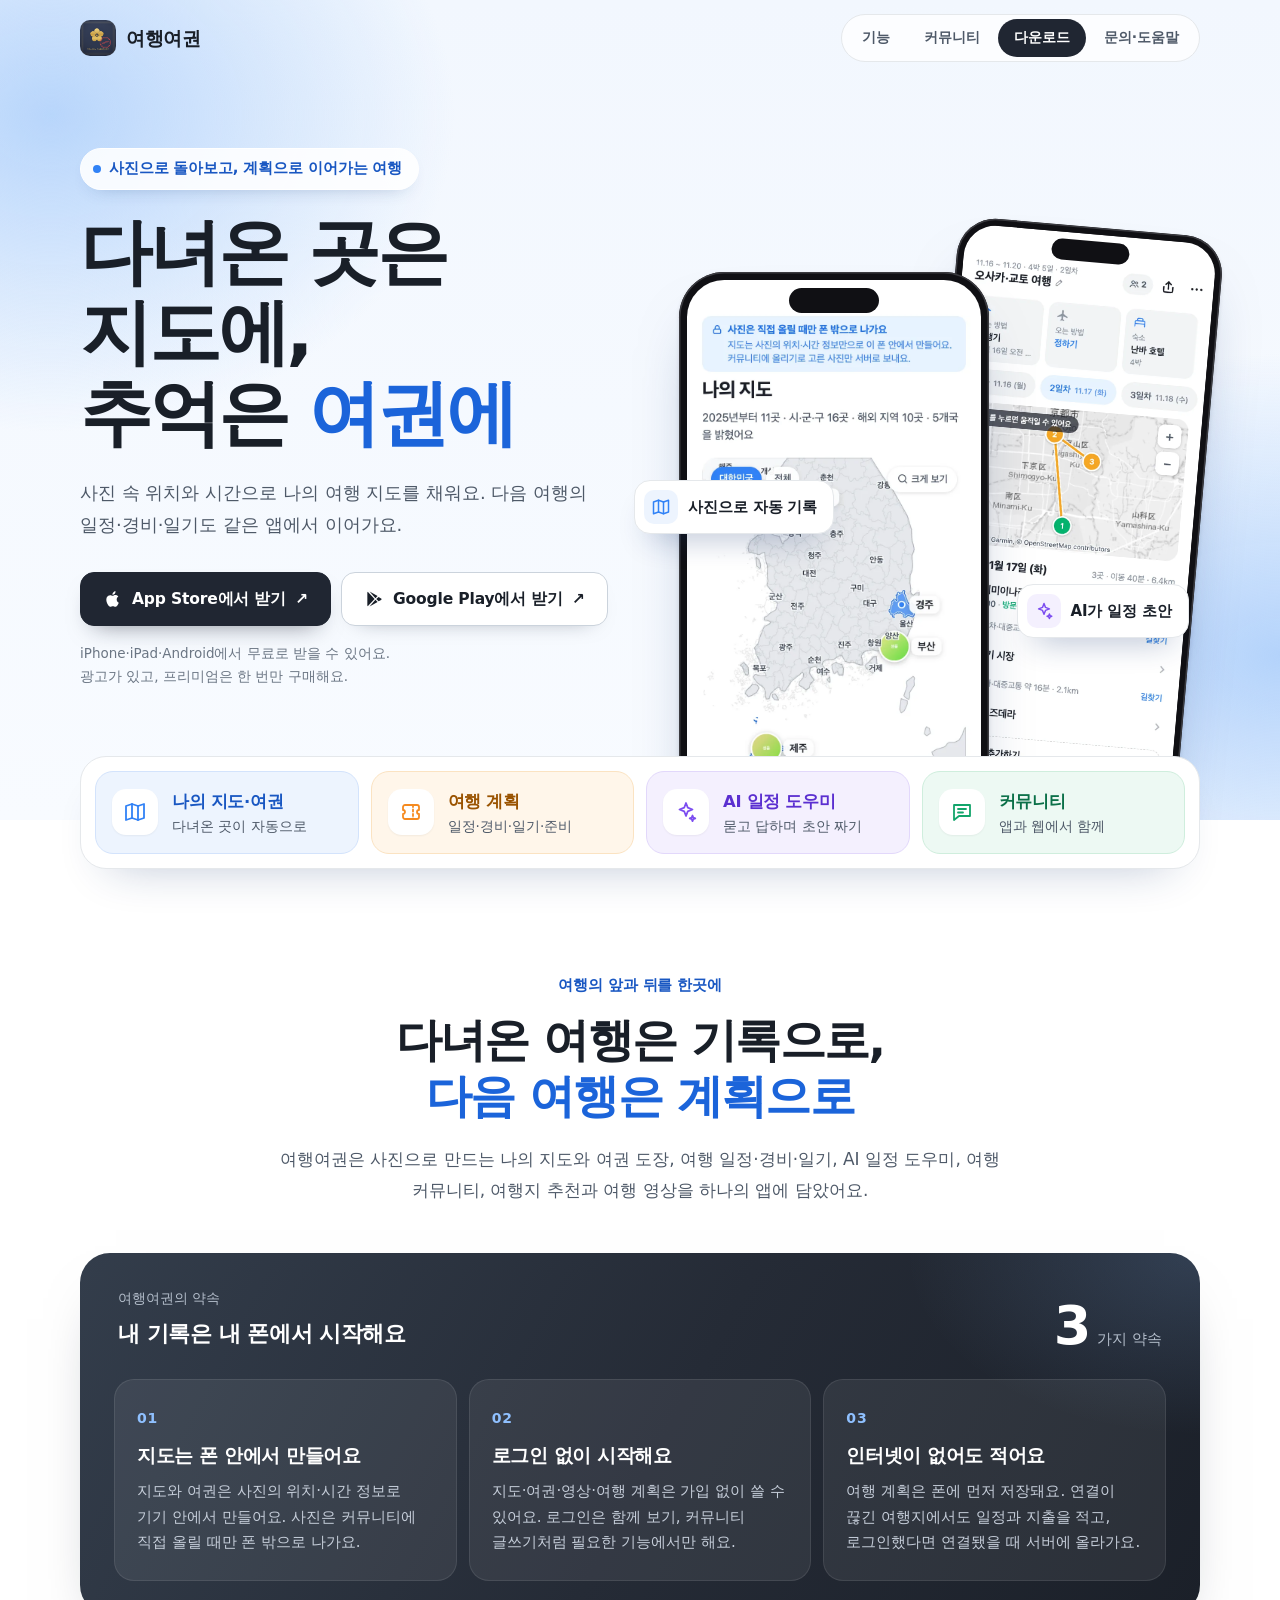
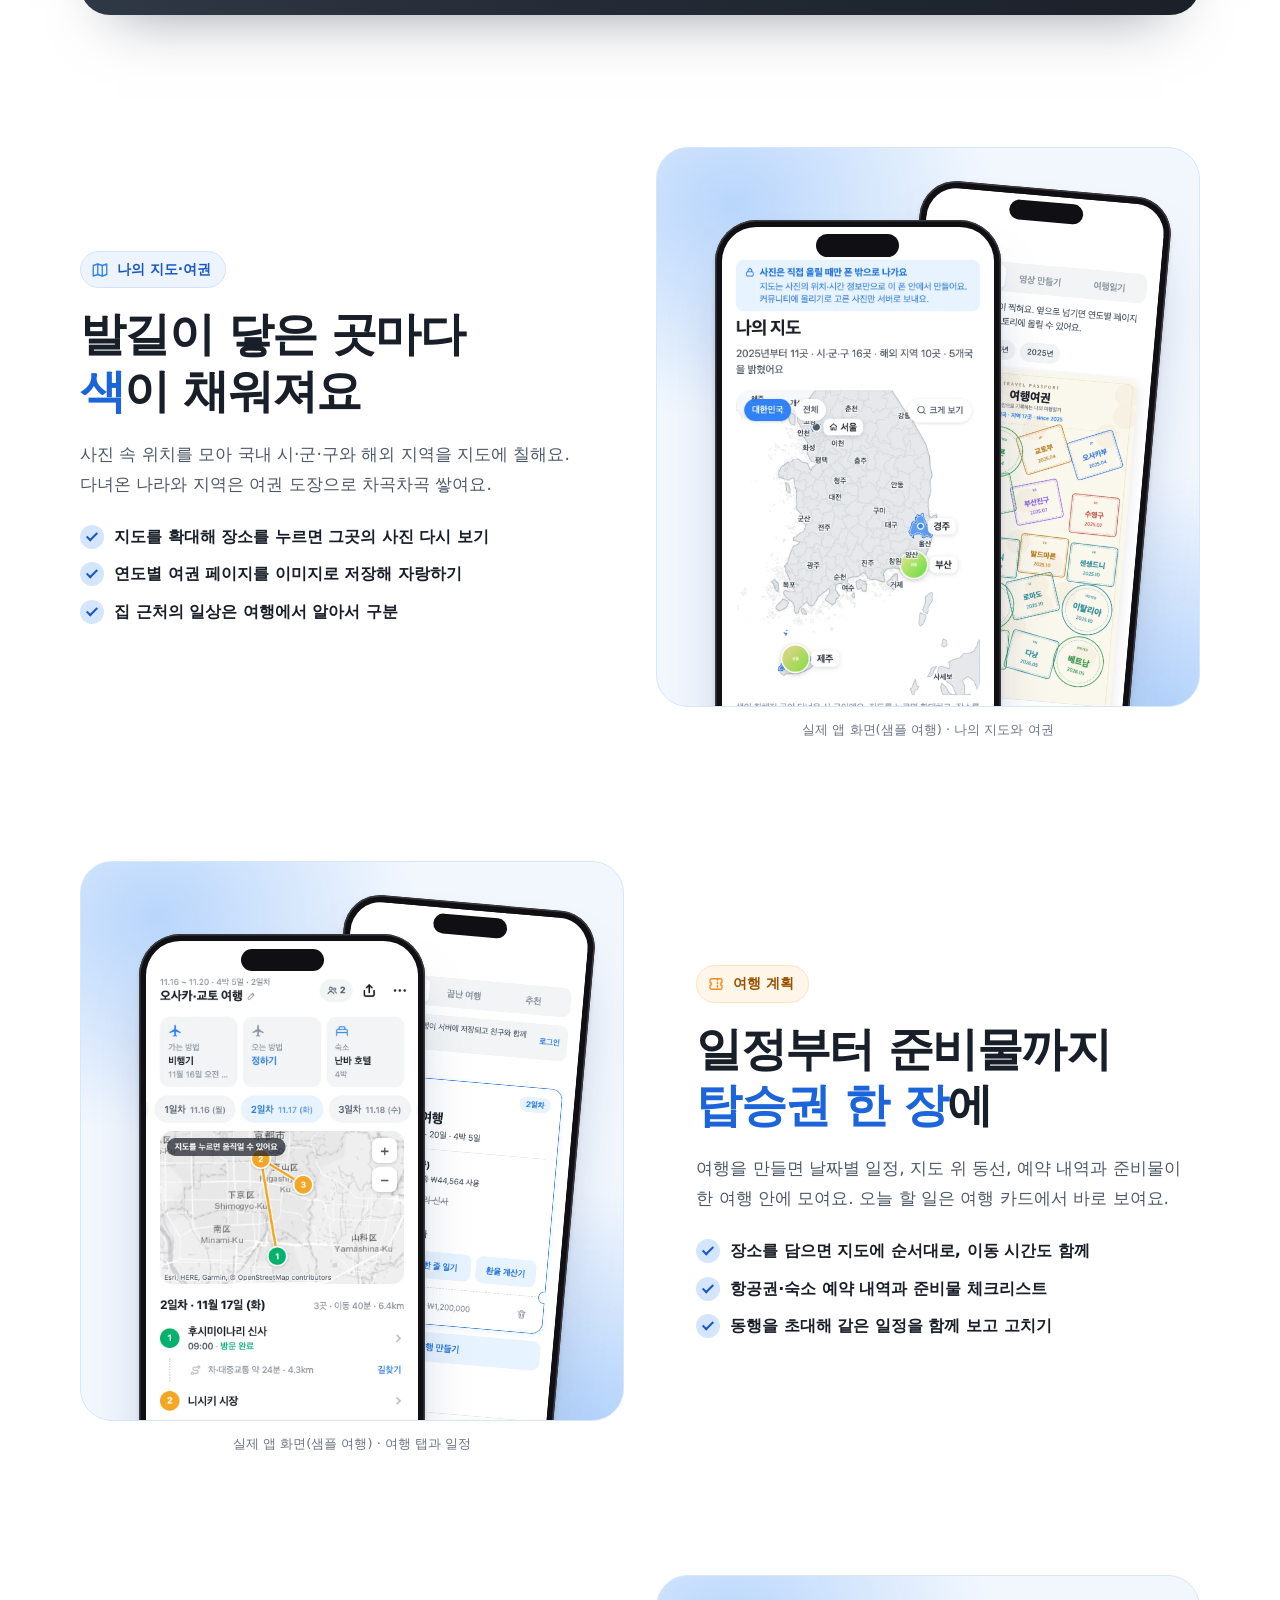
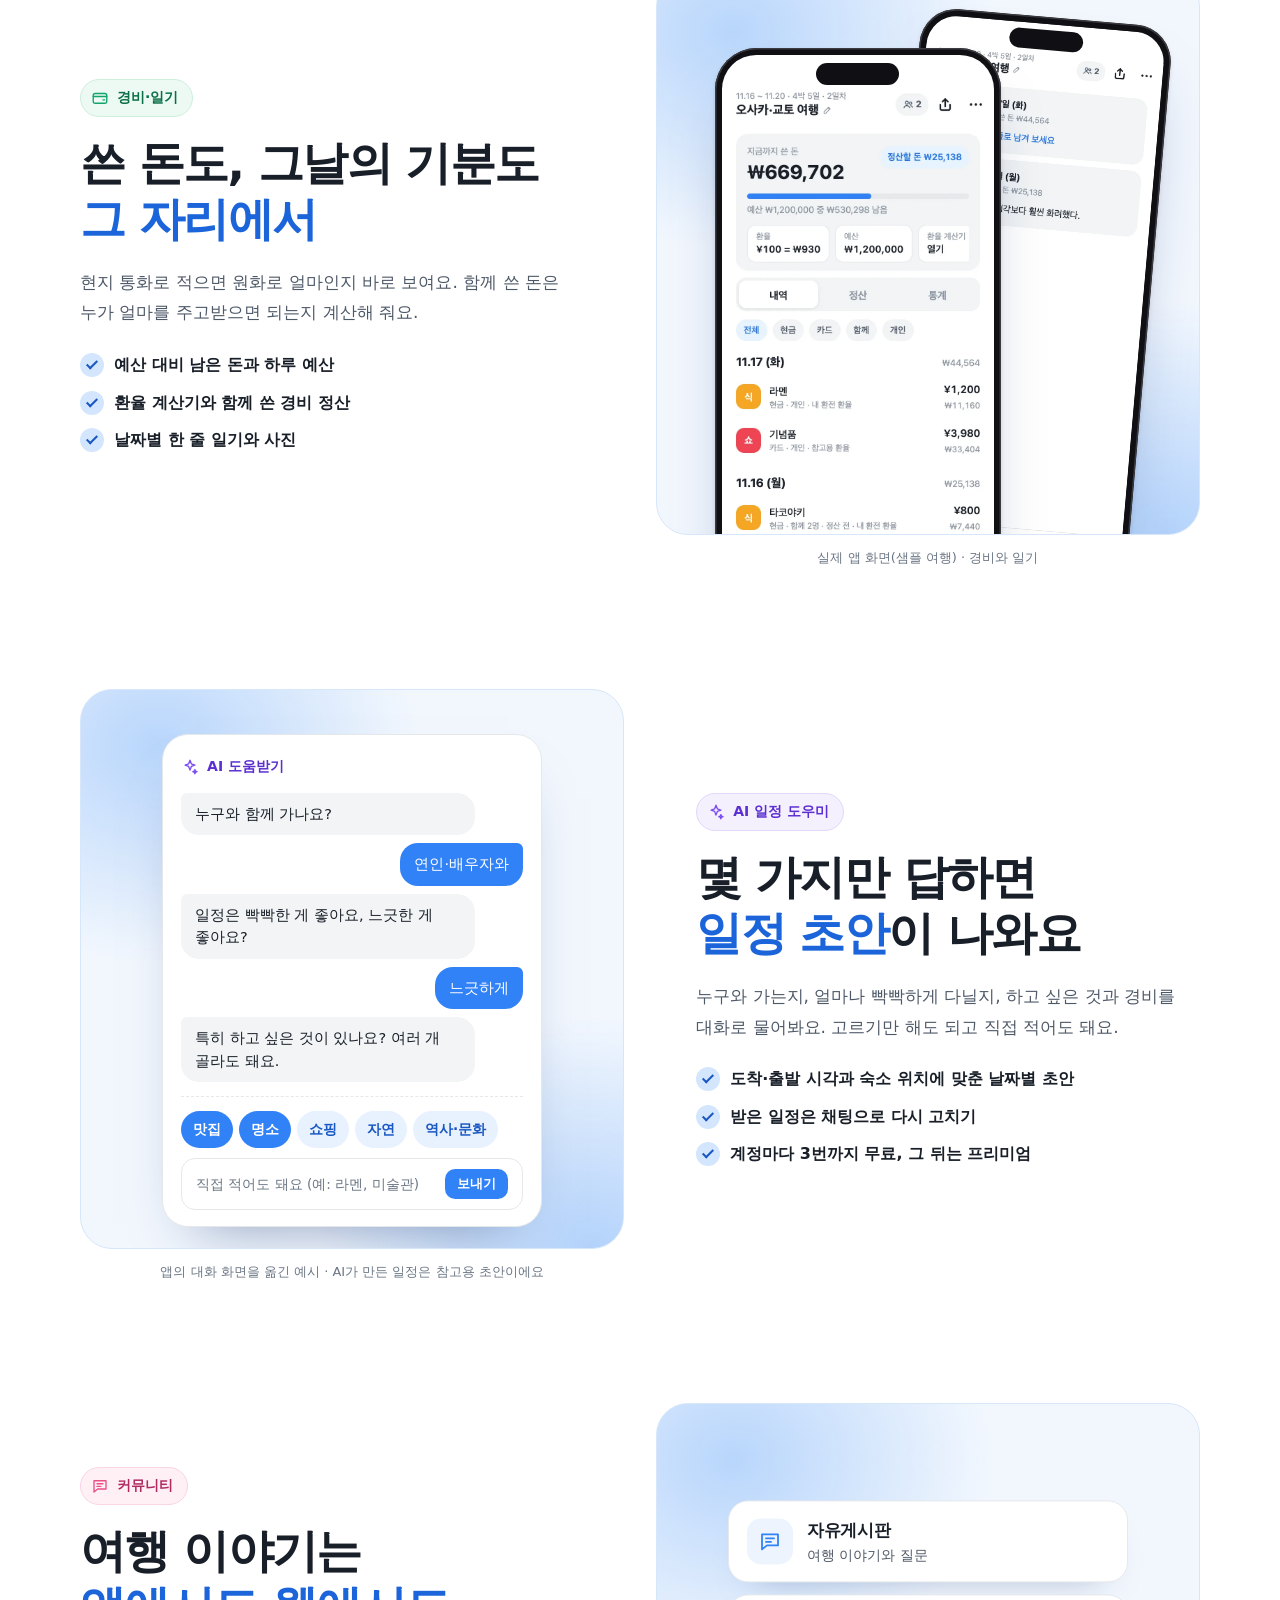
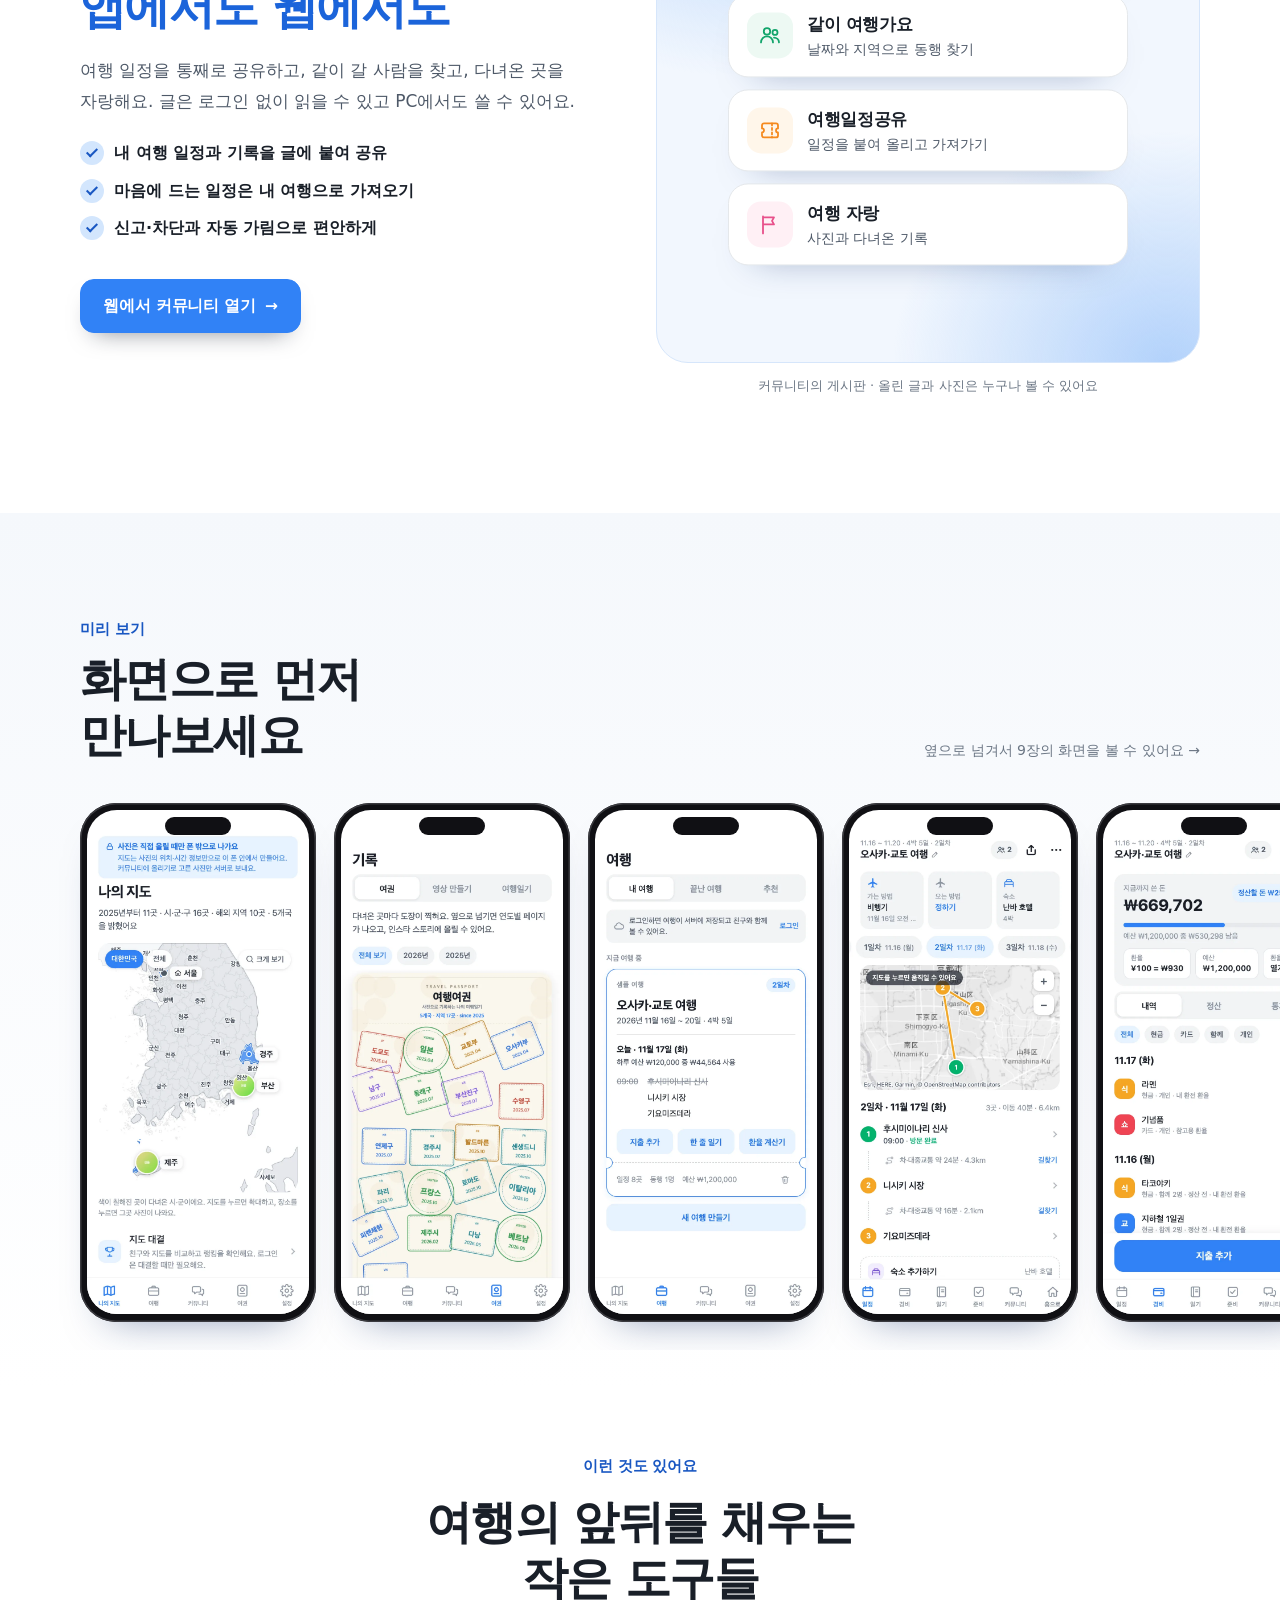
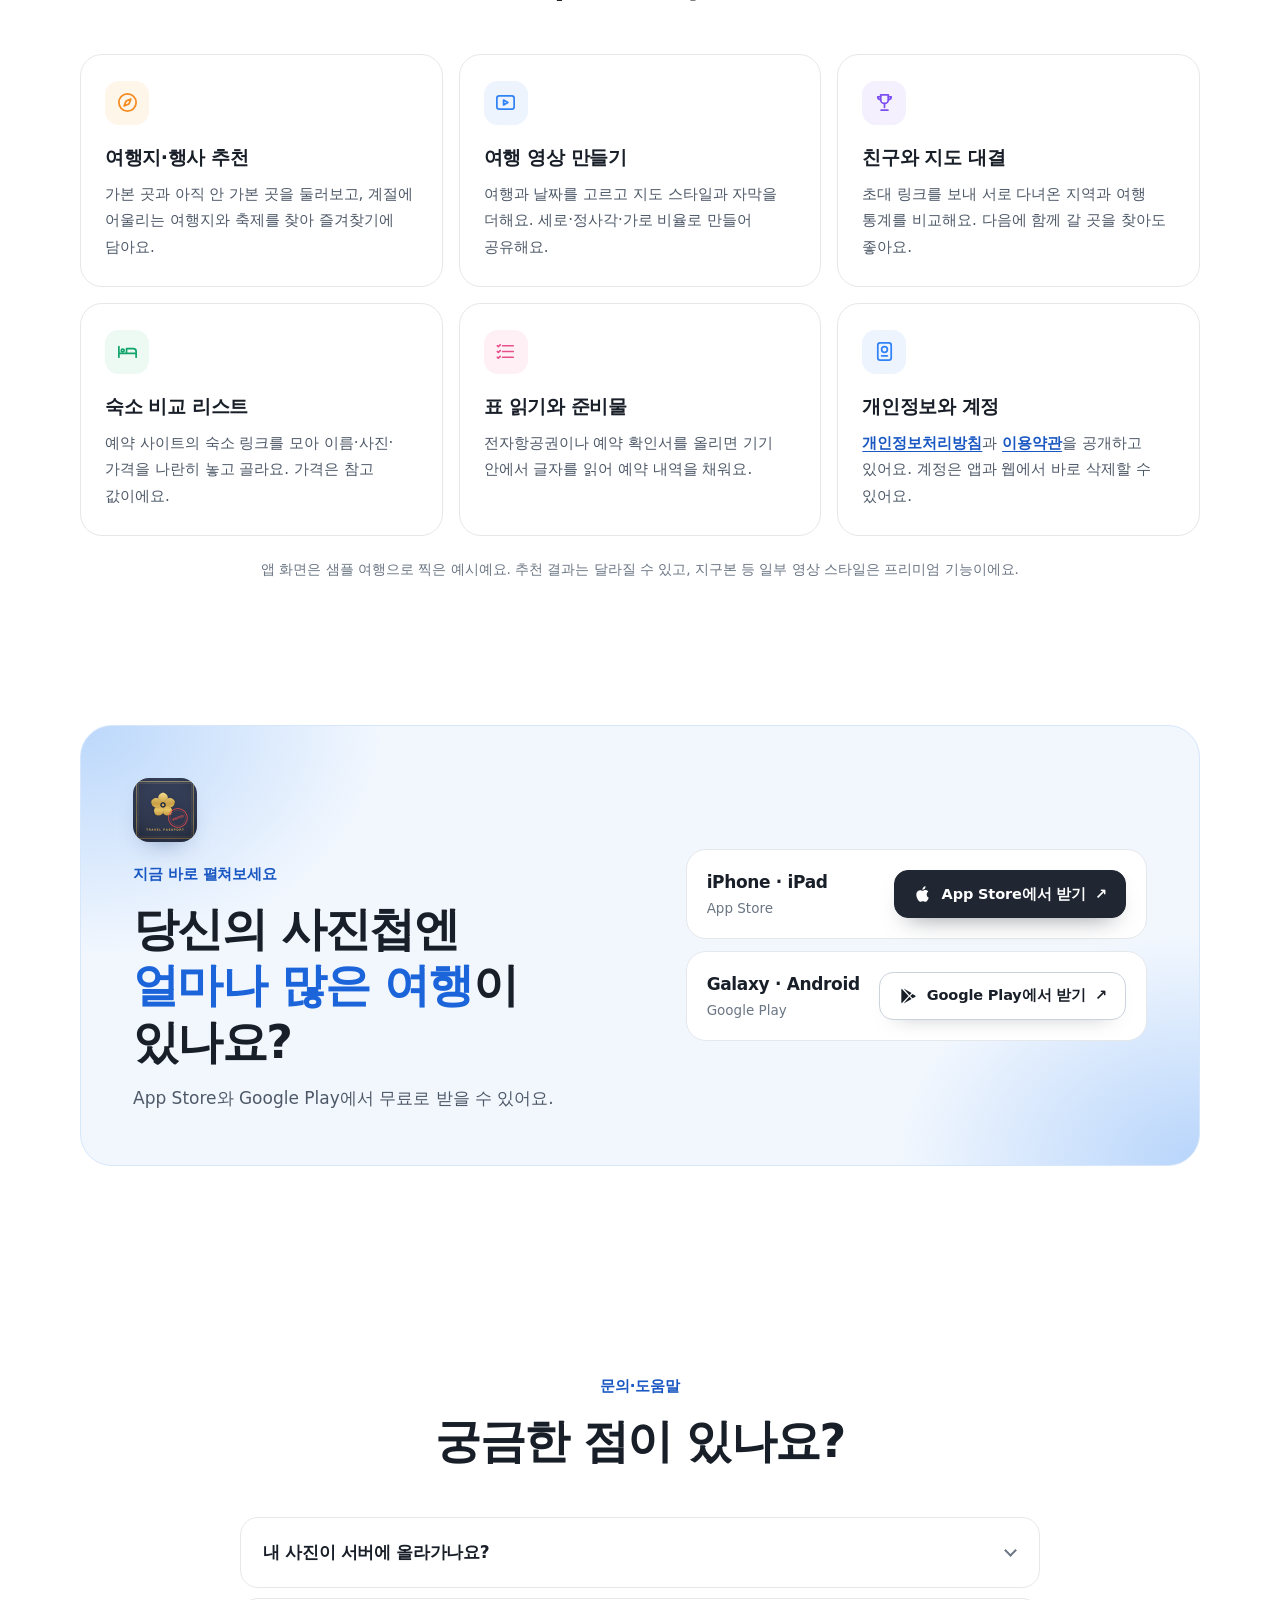
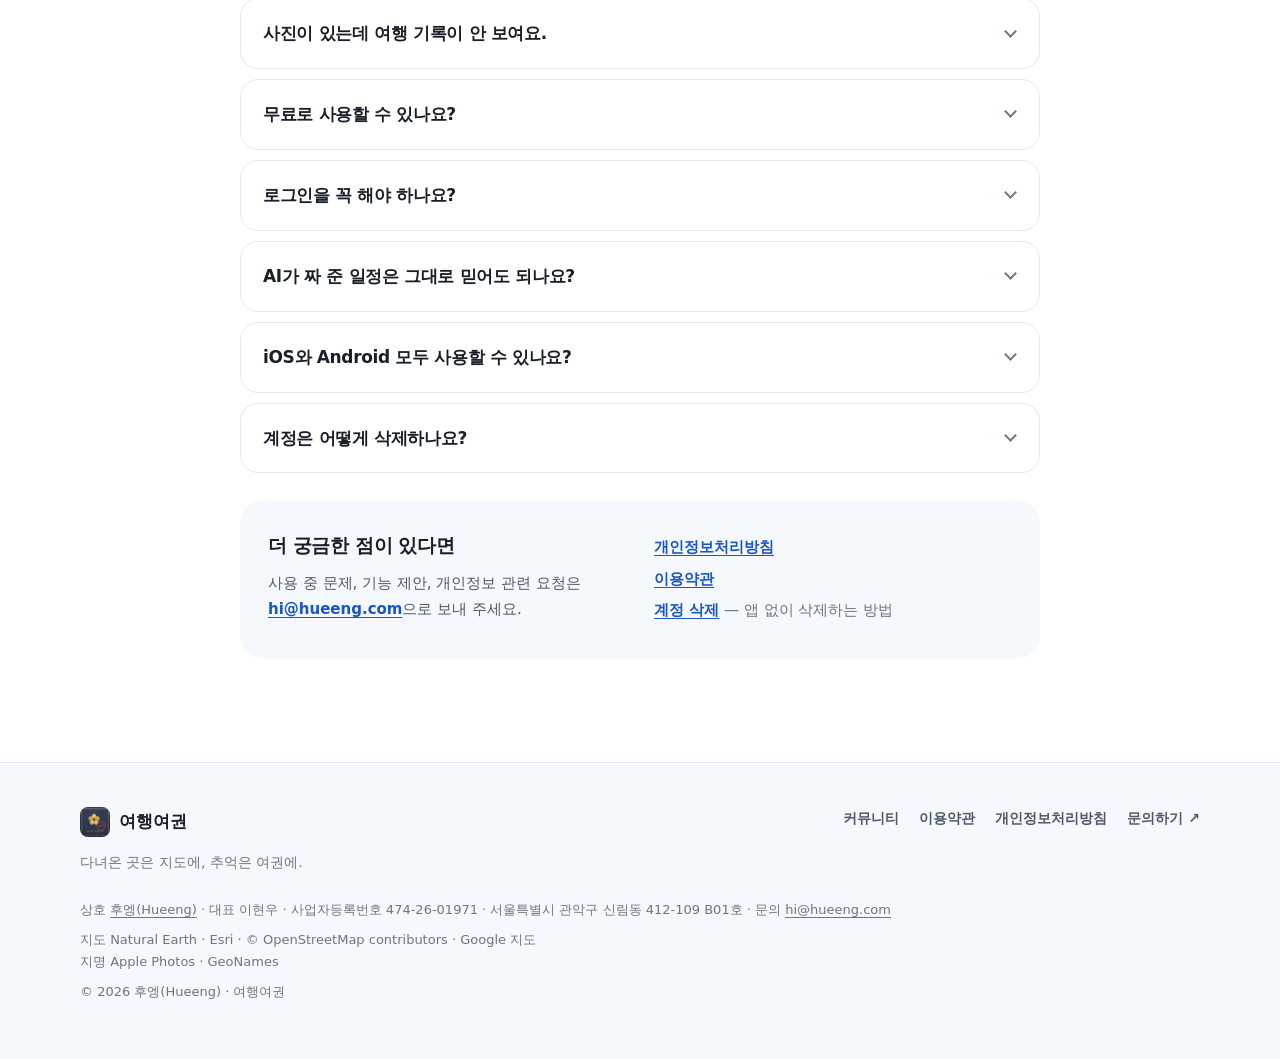
==== commit 4c3bb955: "fix: 랜딩 폰 화면 위에 상태 표시줄 자리 · 다이내믹 아일랜드 (캡처가 테두리 꼭대기에 붙던 것) Co-Authored-By: Claude Fable 5.2 <noreply@" ====
--- a/index.html
+++ b/index.html
@@ -17,7 +17,7 @@
 <meta property="og:image" content="https://leehueeng.github.io/phototravelmap-site/img/current-og.png?v=2">
 <meta property="og:image:width" content="1200"><meta property="og:image:height" content="630">
 <meta name="twitter:card" content="summary_large_image">
-<link rel="stylesheet" href="landing.css?v=20261117">
+<link rel="stylesheet" href="landing.css?v=20261117b">
 <meta name="author" content="후엥(Hueeng) · 이현우"><meta name="publisher" content="후엥(Hueeng) hueeng.com"><meta name="robots" content="index,follow,max-image-preview:large"><meta property="og:site_name" content="여행여권 · 후엥(Hueeng)"><script type="application/ld+json">{"@context": "https://schema.org", "@graph": [{"@type": "Organization", "@id": "https://hueeng.com/#organization", "name": "후엥", "alternateName": ["Hueeng", "후엥컴퍼니", "Hueeng Company"], "url": "https://hueeng.com", "email": "hi@hueeng.com", "founder": {"@type": "Person", "name": "이현우", "alternateName": ["Hyeonu Lee", "LeeHueeng"]}, "address": {"@type": "PostalAddress", "streetAddress": "신림동 412-109 B01호", "addressLocality": "관악구", "addressRegion": "서울특별시", "addressCountry": "KR"}, "vatID": "474-26-01971", "sameAs": ["https://github.com/LeeHueeng", "https://apps.apple.com/kr/developer/id1858238879", "https://play.google.com/store/apps/developer?id=Hueeng"]}, {"@type": "WebSite", "@id": "https://leehueeng.github.io/phototravelmap-site/#website", "url": "https://leehueeng.github.io/phototravelmap-site/", "name": "여행여권", "inLanguage": "ko-KR", "publisher": {"@id": "https://hueeng.com/#organization"}, "description": "사진 속 위치와 시간으로 나의 여행 지도를 채우고, 다음 여행의 일정·경비·일기까지 한 앱에서. 여권 도장, AI 일정 도우미, 여행 커뮤니티, 여행 영상까지 여행여권에서."}, {"@type": "MobileApplication", "name": "여행여권", "url": "https://leehueeng.github.io/phototravelmap-site/", "applicationCategory": "UtilitiesApplication", "author": {"@id": "https://hueeng.com/#organization"}, "publisher": {"@id": "https://hueeng.com/#organization"}, "offers": {"@type": "Offer", "price": "0", "priceCurrency": "KRW"}, "operatingSystem": "iOS, Android", "sameAs": ["https://apps.apple.com/kr/app/id6806957354", "https://play.google.com/store/apps/details?id=com.hueeng.phototravelmap"], "description": "사진 속 위치와 시간으로 나의 여행 지도를 채우고, 다음 여행의 일정·경비·일기까지 한 앱에서. 여권 도장, AI 일정 도우미, 여행 커뮤니티, 여행 영상까지 여행여권에서."}]}</script>
 </head>
 <body>
--- a/landing.css
+++ b/landing.css
@@ -80,7 +80,9 @@
 
 /* 폰 테두리 */
 .phone{--pw:300px;position:relative;width:var(--pw);padding:calc(var(--pw)*.026);border-radius:calc(var(--pw)*.146);background:var(--bezel);box-shadow:inset 0 0 0 1.5px var(--bezel-edge),0 2px 4px rgba(10,20,40,.12),0 40px 64px -30px rgba(20,50,110,.5)}
-.phone img{width:100%;border-radius:calc(var(--pw)*.12);background:#fff}
+/* 캡처에는 상태 표시줄이 없어 화면이 테두리 꼭대기에 붙는다 → 위에 흰 여백(상태 표시줄 자리)을 두고 다이내믹 아일랜드를 그린다 */
+.phone img{width:100%;padding-top:calc(var(--pw)*.105);border-radius:calc(var(--pw)*.12);background:#fff}
+.phone::before{content:"";position:absolute;z-index:1;left:50%;top:calc(var(--pw)*.052);width:calc(var(--pw)*.29);height:calc(var(--pw)*.078);margin-left:calc(var(--pw)*-.145);border-radius:999px;background:var(--bezel)}
 .hero-art .phone{position:absolute}
 .phone-main{--pw:310px;left:6%;top:92px;z-index:2}
 .phone-back{--pw:266px;left:52%;top:46px;z-index:1;transform:rotate(5deg)}
@@ -168,8 +170,10 @@
 .gallery-hint{font-size:14px;color:var(--ink-3)}
 .gallery{overflow-x:auto;scroll-snap-type:x proximity;-webkit-overflow-scrolling:touch;scrollbar-width:thin;padding:8px 0 28px}
 .gallery-track{display:flex;gap:18px;width:max-content;padding:0 max(var(--gutter),calc((100vw - 1168px)/2 + var(--gutter)))}
-.gallery-track li{flex:none;width:236px;scroll-snap-align:center;padding:7px;border-radius:36px;background:var(--bezel);box-shadow:inset 0 0 0 1.5px var(--bezel-edge),0 24px 40px -28px rgba(20,50,110,.5)}
-.gallery-track img{width:100%;border-radius:30px;background:#fff}
+
+.gallery-track li{position:relative;flex:none;width:236px;scroll-snap-align:center;padding:7px;border-radius:36px;background:var(--bezel);box-shadow:inset 0 0 0 1.5px var(--bezel-edge),0 24px 40px -28px rgba(20,50,110,.5)}
+.gallery-track img{width:100%;padding-top:24px;border-radius:30px;background:#fff}
+.gallery-track li::before{content:"";position:absolute;z-index:1;left:50%;top:14px;width:66px;height:18px;margin-left:-33px;border-radius:999px;background:var(--bezel)}
 
 /* 더 있는 기능 */
 .extras{padding-top:64px}
@@ -271,7 +275,7 @@
   .stage.tall{height:auto;padding:22px 0}
   .stage.tall .chat,.stage.tall .boards{position:relative;left:auto;top:auto;transform:none;margin:0 auto}
   .gallery-section .section-head{grid-template-columns:1fr}
-  .gallery-track li{width:200px;border-radius:32px}.gallery-track img{border-radius:26px}
+  .gallery-track li{width:200px;border-radius:32px}.gallery-track img{padding-top:21px;border-radius:26px}.gallery-track li::before{top:13px;width:56px;height:16px;margin-left:-28px}
   .info-grid{grid-template-columns:1fr}
   .dl{flex-direction:column;align-items:stretch;text-align:center}
   .faq summary{font-size:16px}
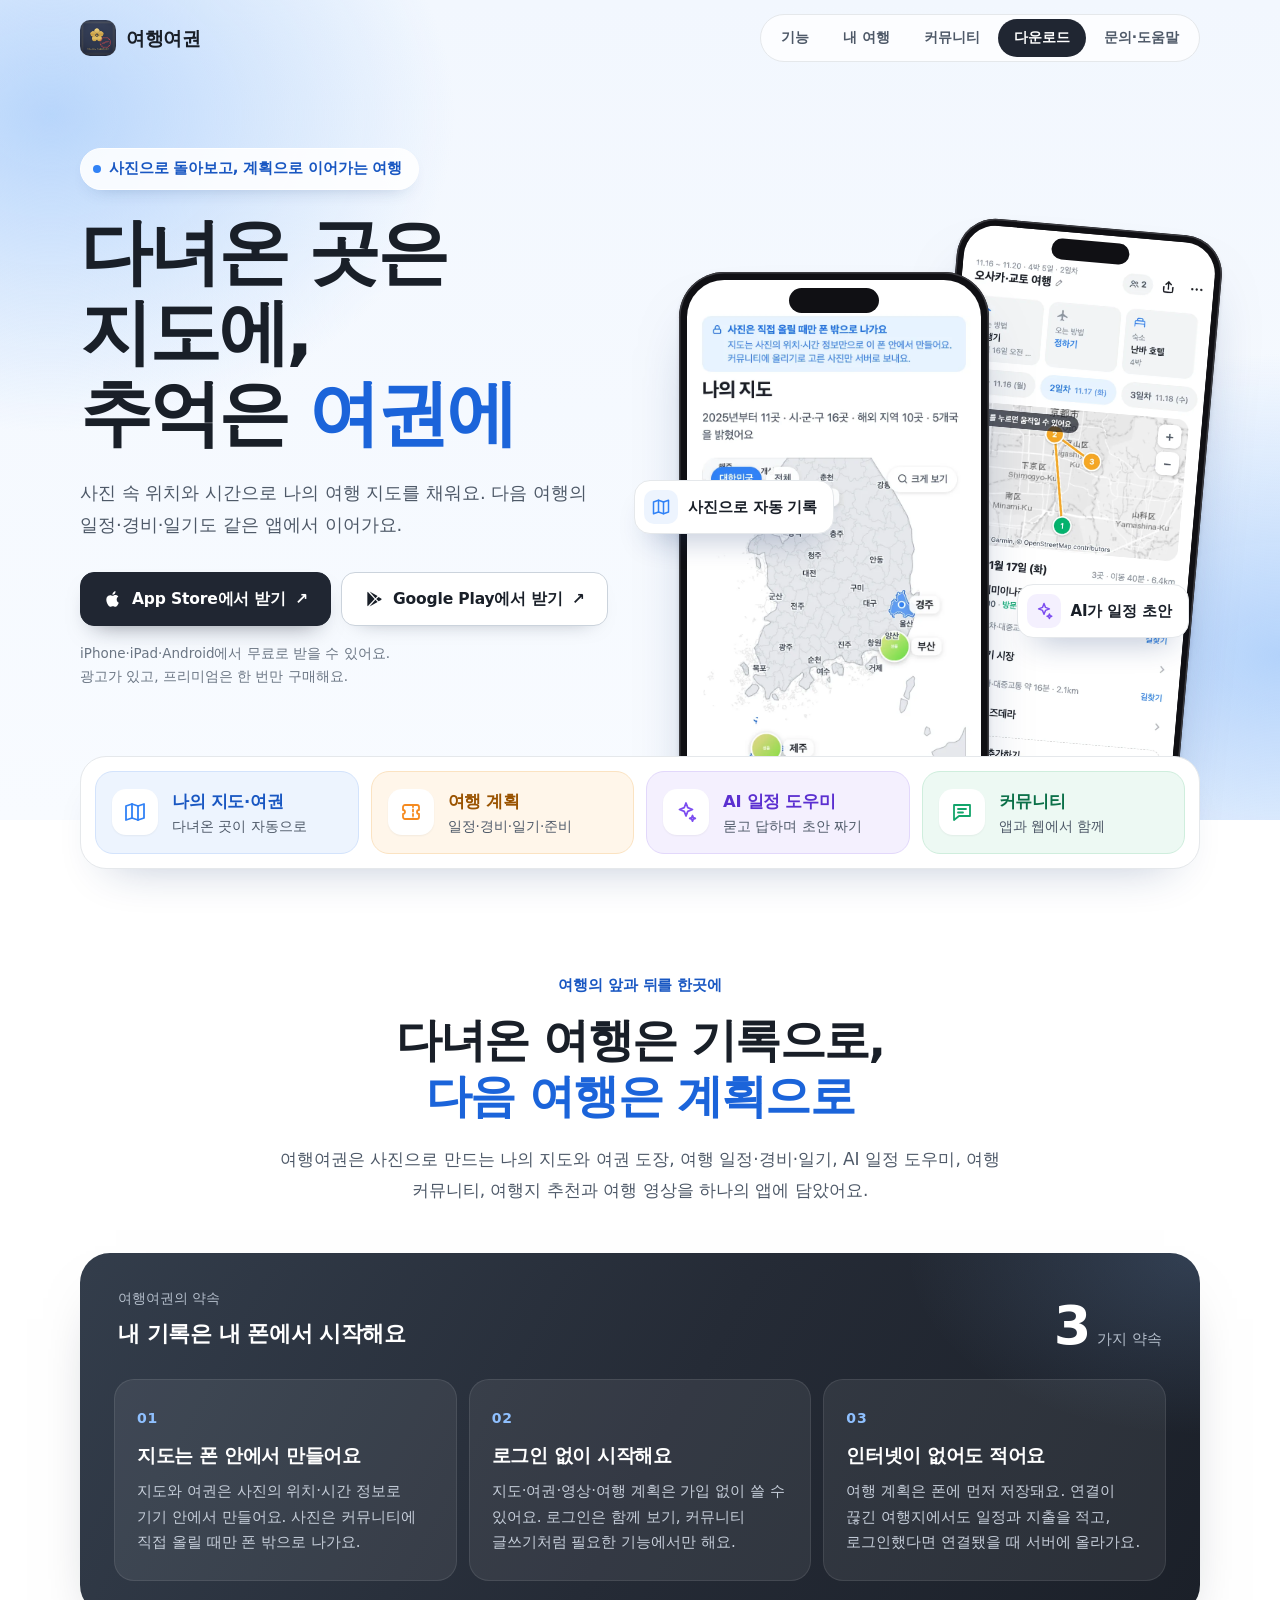
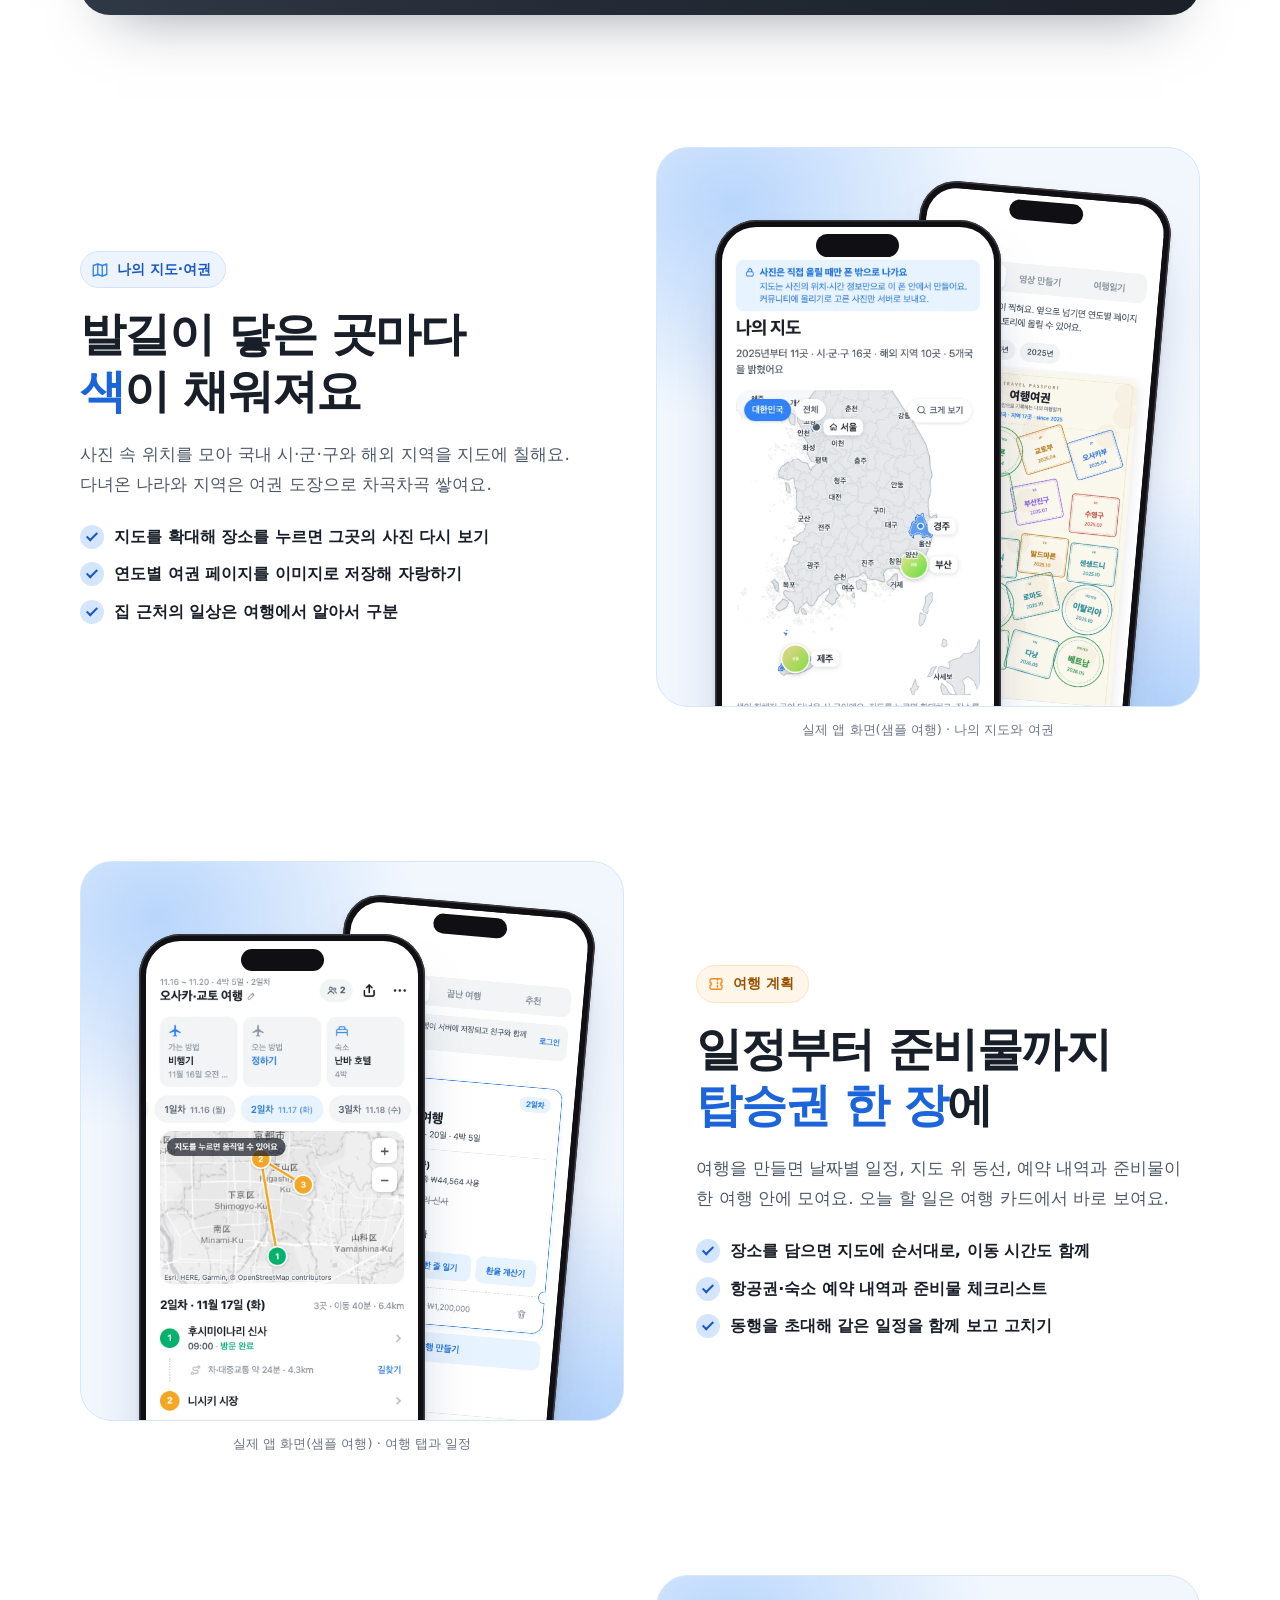
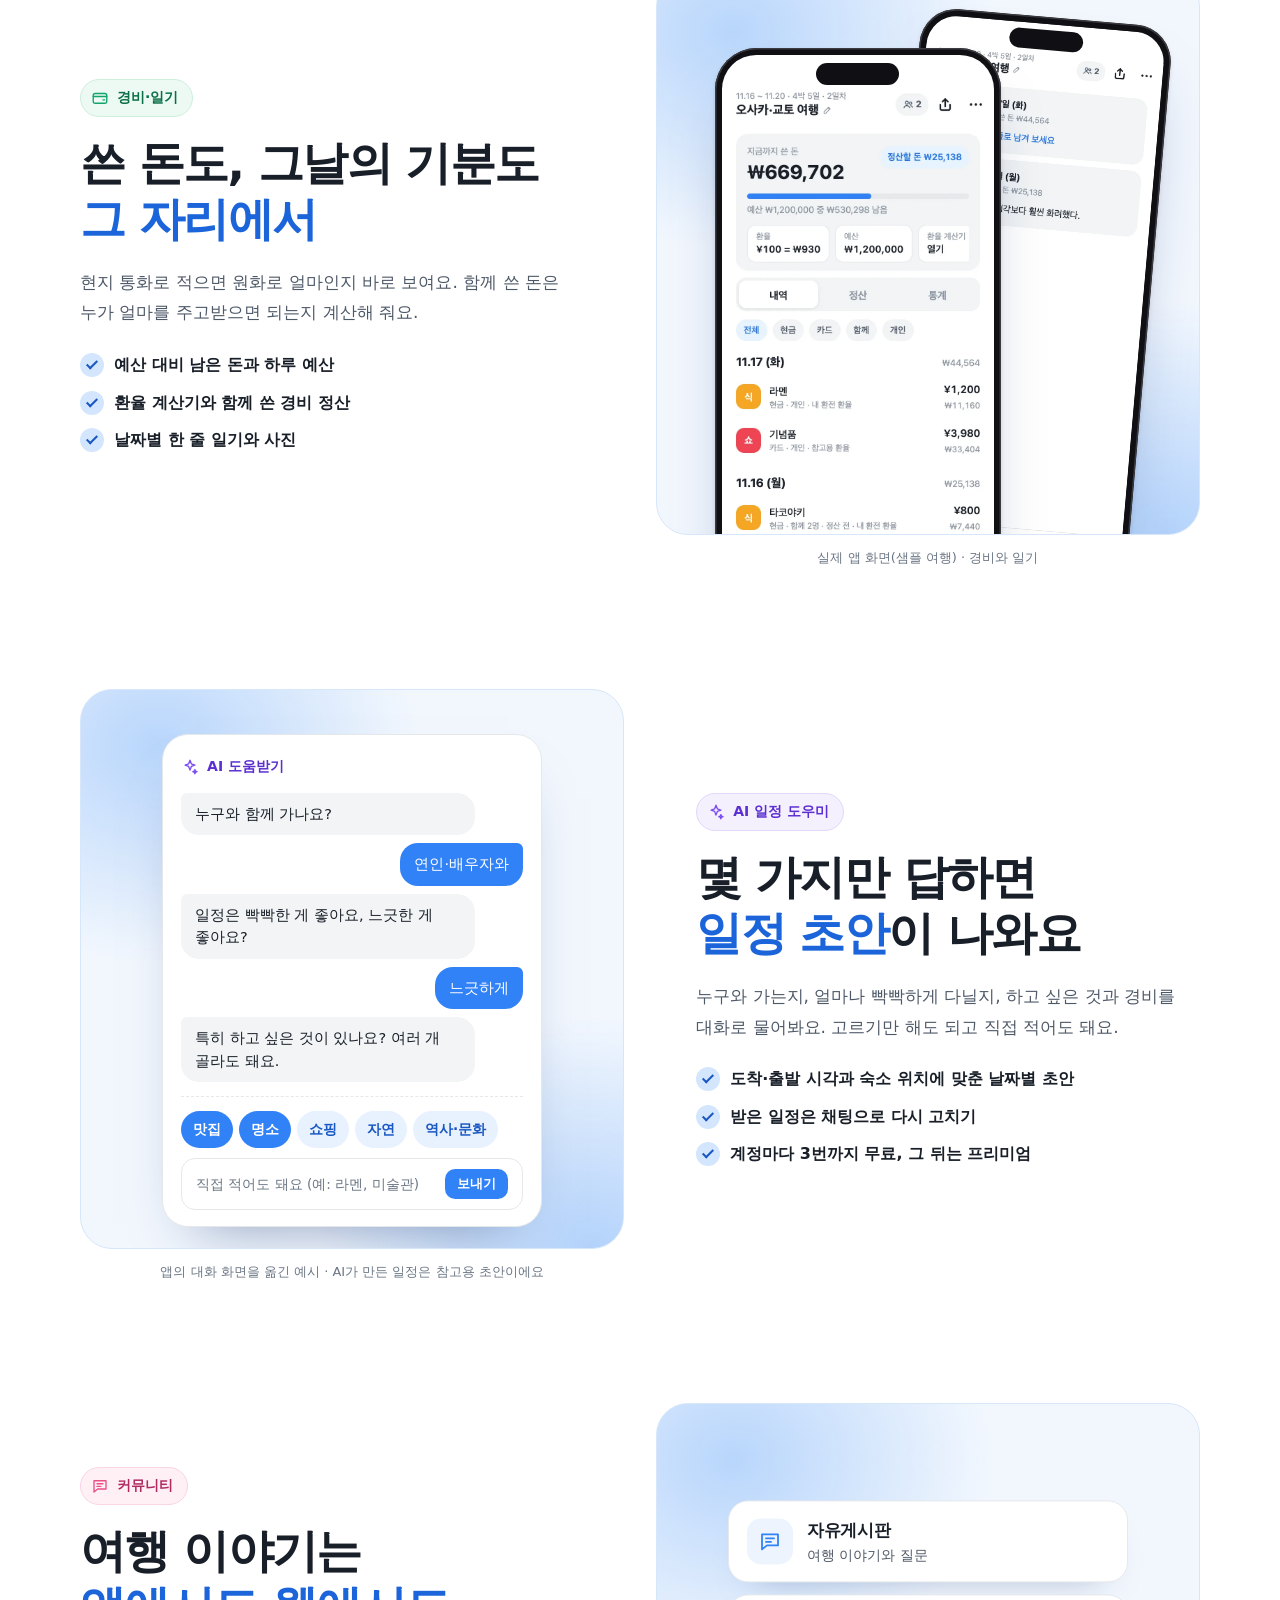
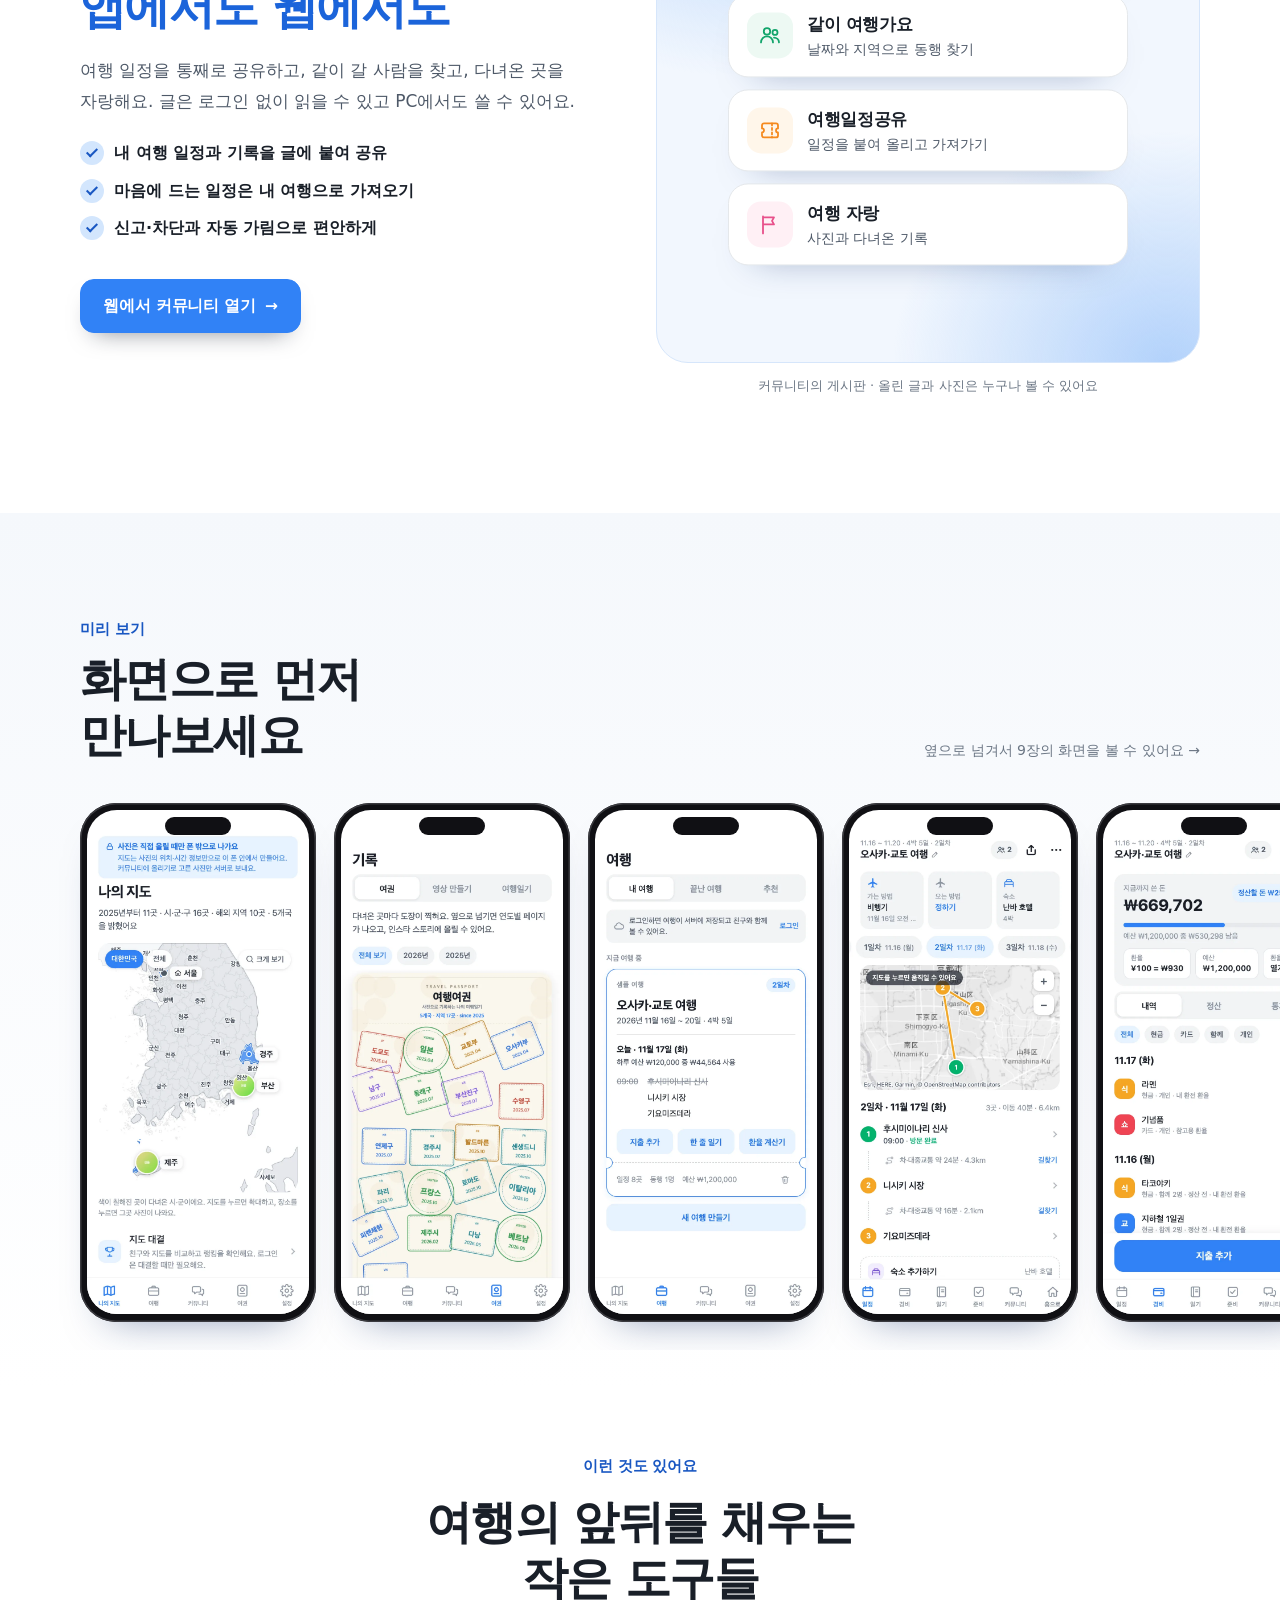
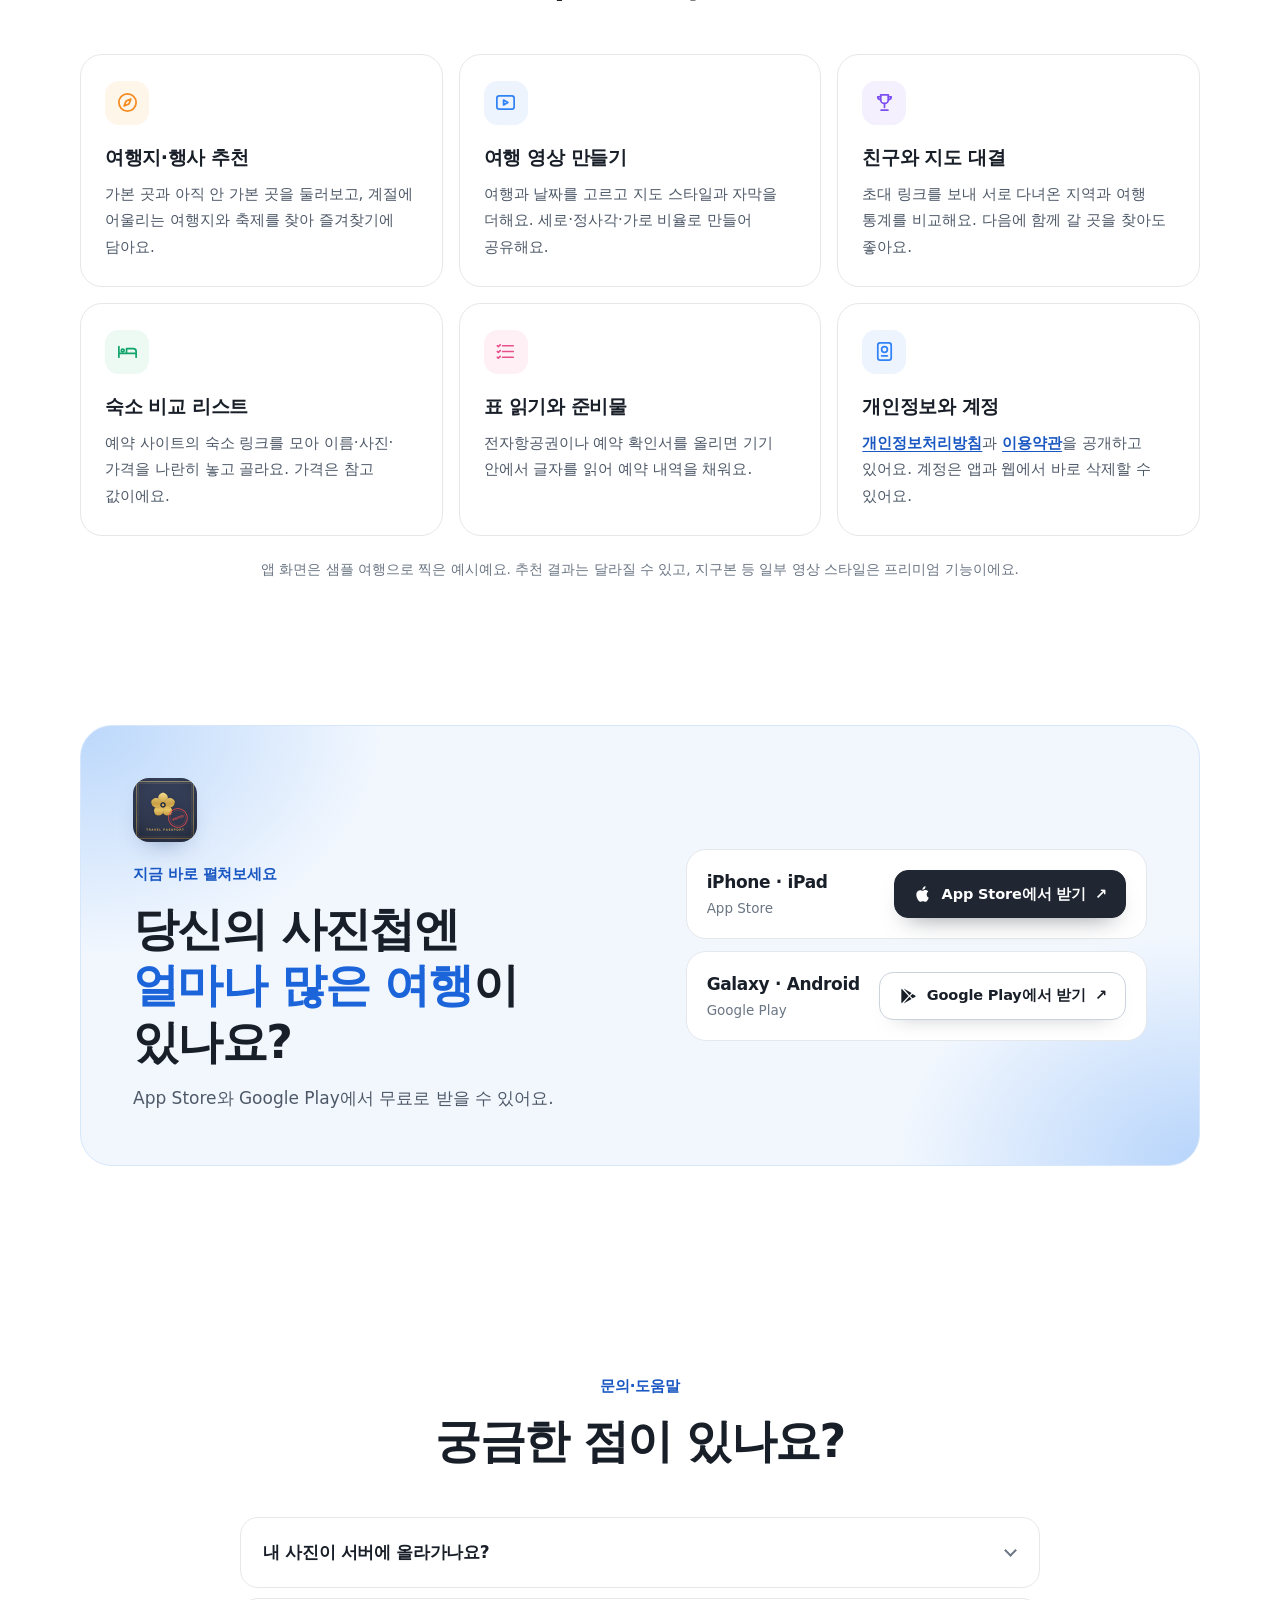
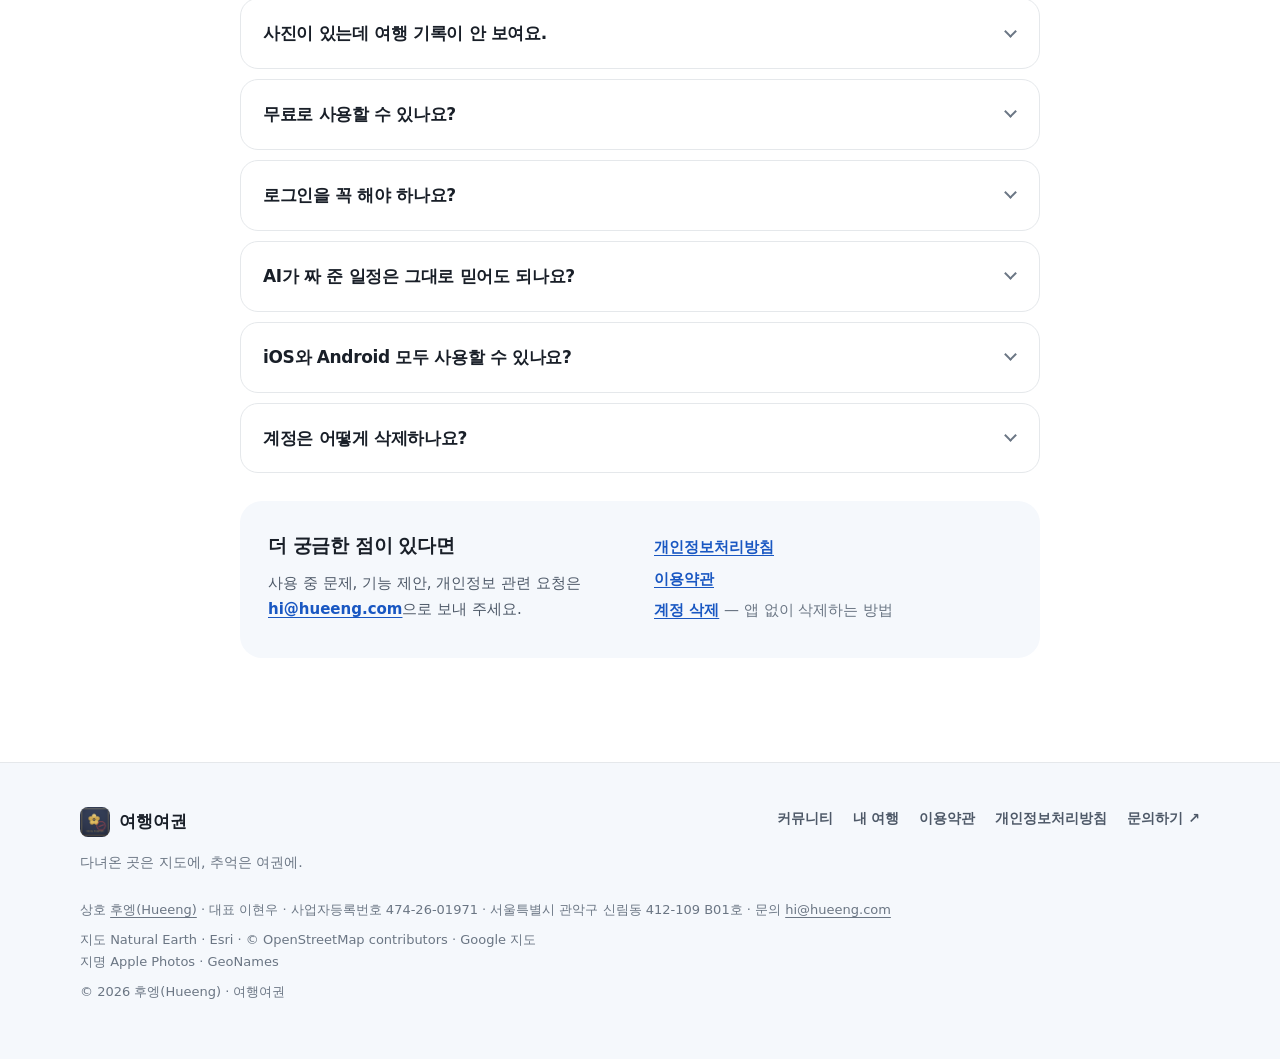
==== commit 7ff46af2: "feat: 웹에서 내 여행 쓰고 고치기(/trips/) — 일정·경비·일기·준비물, 방침·약관 11월 20일자 앱의 여행 탭을 그대로 가져와 웹에서 쓰고 고친다(로그인하면 앱과 같" ====
--- a/index.html
+++ b/index.html
@@ -7,6 +7,7 @@
 <title>여행여권 — 사진 속 여행을 지도와 여권으로</title>
 <meta name="description" content="사진 속 위치와 시간으로 나의 여행 지도를 채우고, 다음 여행의 일정·경비·일기까지 한 앱에서. 여권 도장, AI 일정 도우미, 여행 커뮤니티, 여행 영상까지 여행여권에서.">
 <link rel="canonical" href="https://leehueeng.github.io/phototravelmap-site/">
+<link rel="alternate" type="application/rss+xml" title="여행여권 커뮤니티 새 글" href="https://passport.hueeng.com/community/rss.xml">
 <link rel="icon" type="image/png" href="img/icon.png?v=2">
 <link rel="apple-touch-icon" href="img/apple-touch-icon.png?v=2">
 <meta property="og:type" content="website">
@@ -43,7 +44,7 @@
 <header class="site-header">
   <div class="wrap header-inner">
     <a class="brand" href="./" aria-label="여행여권 처음으로"><img src="img/icon-128.png" width="36" height="36" alt=""><span>여행여권</span></a>
-    <nav class="nav" aria-label="주 메뉴"><a class="wide-only" href="#features">기능</a><a href="community/">커뮤니티</a><a class="nav-cta" href="#download">다운로드</a><a class="wide-only" href="#support">문의·도움말</a></nav>
+    <nav class="nav" aria-label="주 메뉴"><a class="wide-only" href="#features">기능</a><a href="trips/">내 여행</a><a href="community/">커뮤니티</a><a class="nav-cta" href="#download">다운로드</a><a class="wide-only" href="#support">문의·도움말</a></nav>
   </div>
 </header>
 <main id="main">
@@ -318,7 +319,7 @@
         <a class="footer-brand" href="./"><img src="img/icon-128.png" width="30" height="30" alt="" loading="lazy" decoding="async">여행여권</a>
         <p class="footer-tagline">다녀온 곳은 지도에, 추억은 여권에.</p>
       </div>
-      <div class="footer-links"><a href="community/">커뮤니티</a><a href="terms.html">이용약관</a><a href="privacy.html">개인정보처리방침</a><a href="mailto:hi@hueeng.com">문의하기 ↗</a></div>
+      <div class="footer-links"><a href="community/">커뮤니티</a><a href="trips/">내 여행</a><a href="terms.html">이용약관</a><a href="privacy.html">개인정보처리방침</a><a href="mailto:hi@hueeng.com">문의하기 ↗</a></div>
     </div>
     <p class="biz">상호 <a href="https://hueeng.com" rel="me">후엥(Hueeng)</a> · 대표 이현우 · 사업자등록번호 474-26-01971 · 서울특별시 관악구 신림동 412-109 B01호 · 문의 <a href="mailto:hi@hueeng.com">hi@hueeng.com</a></p>
     <p class="attribution">지도 Natural Earth · Esri · © OpenStreetMap contributors · Google 지도<br>지명 Apple Photos · GeoNames</p>
